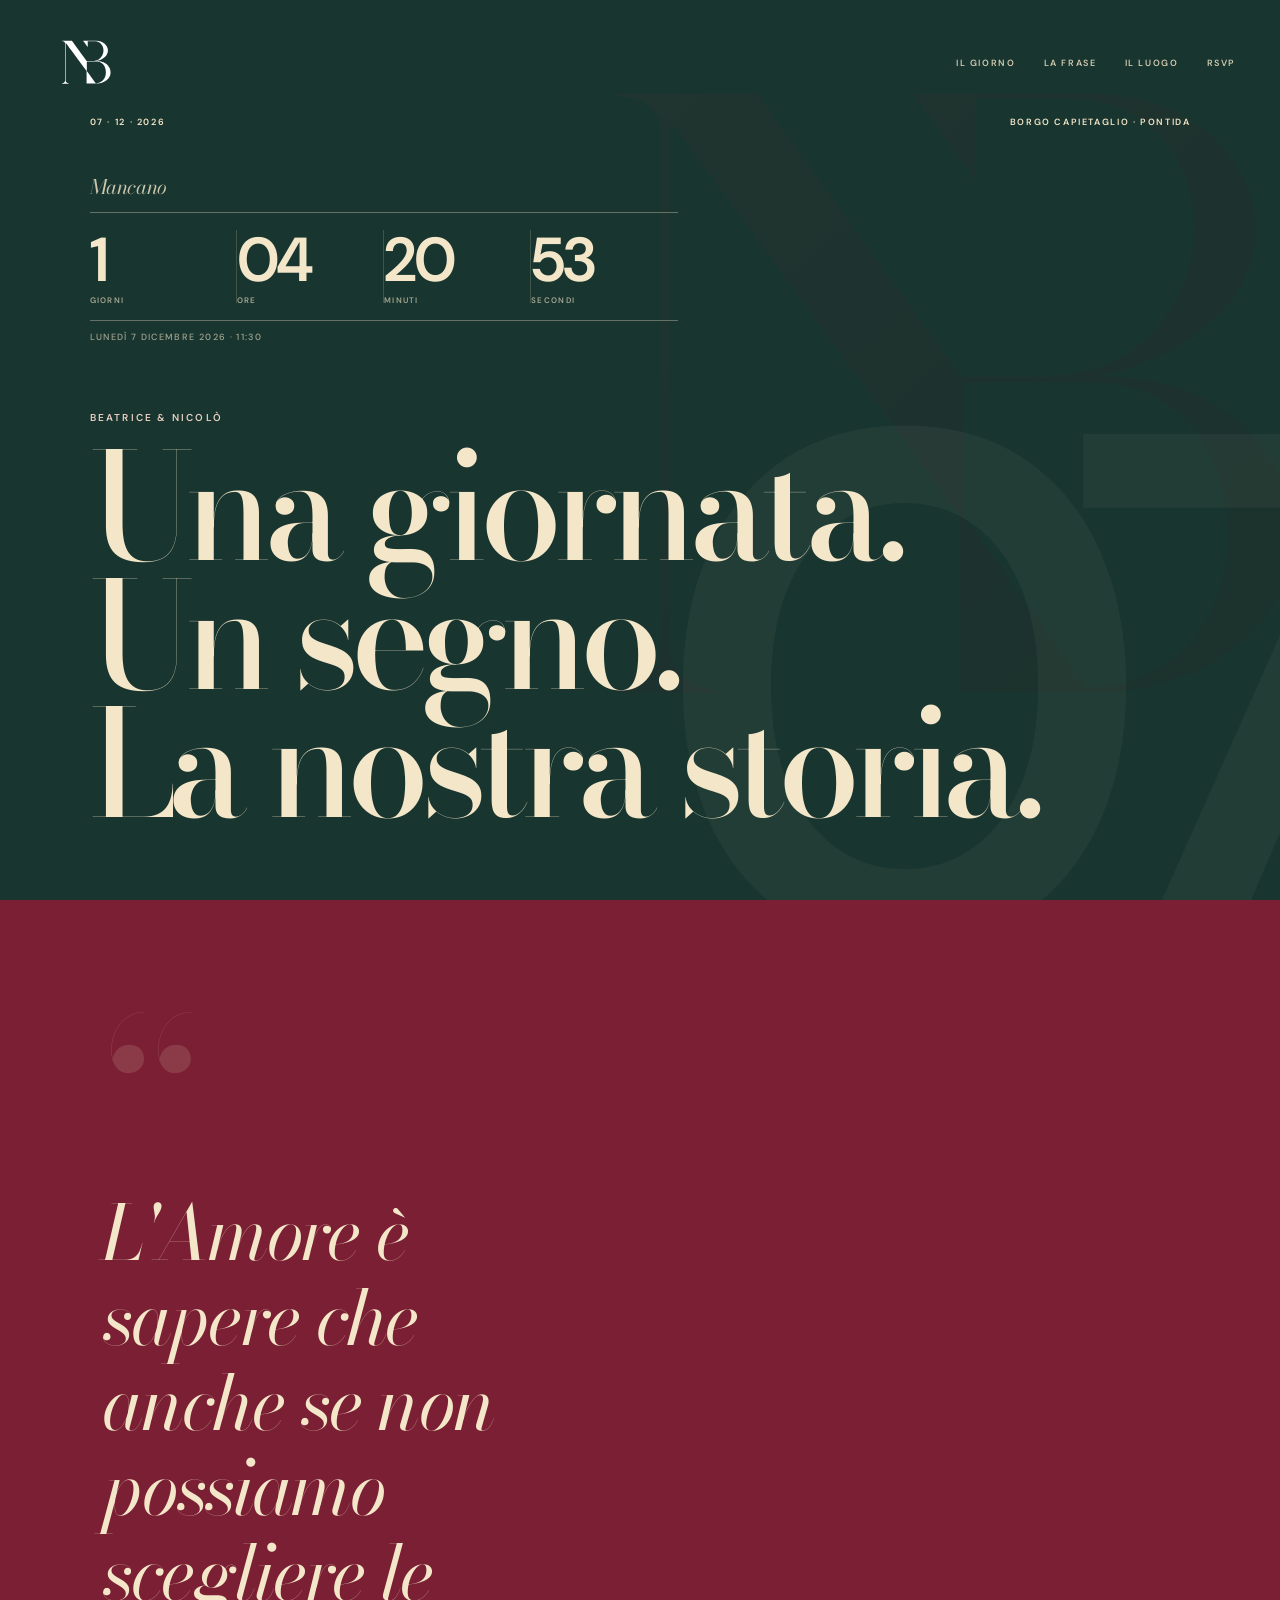
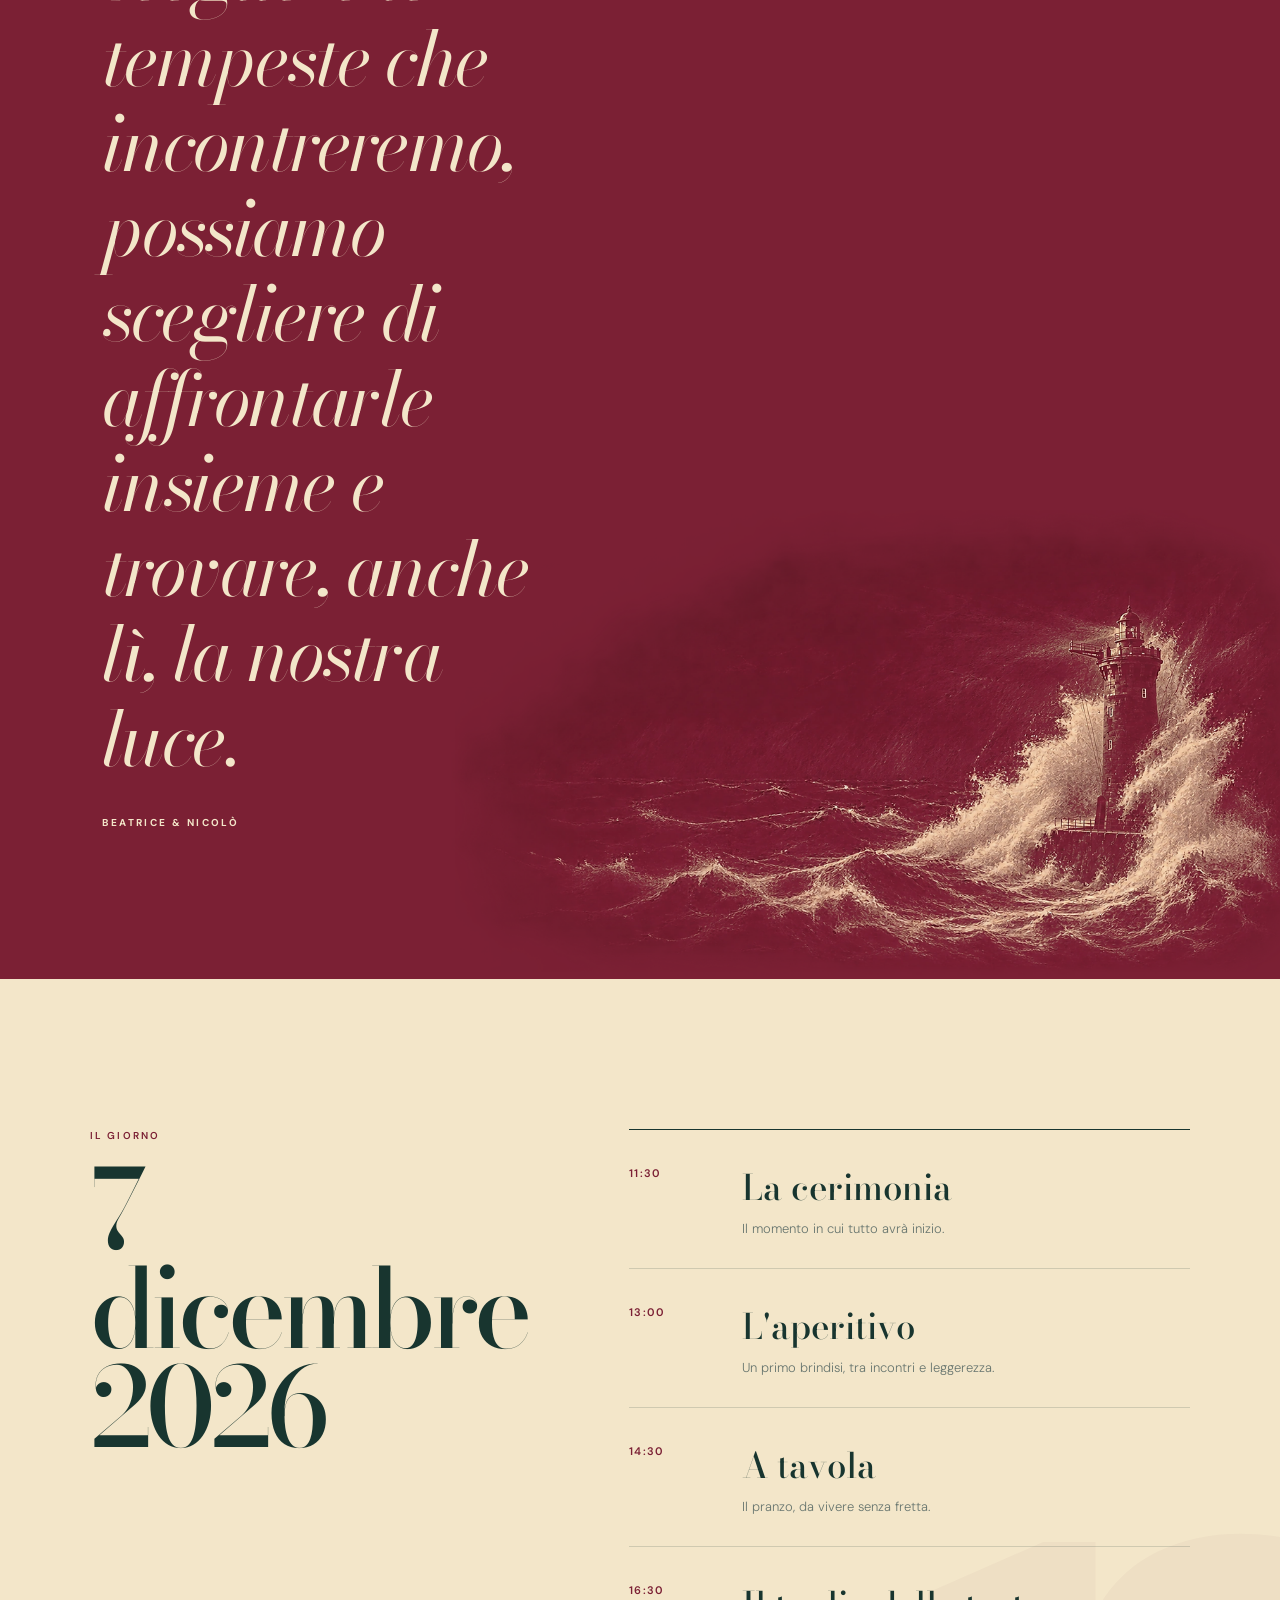
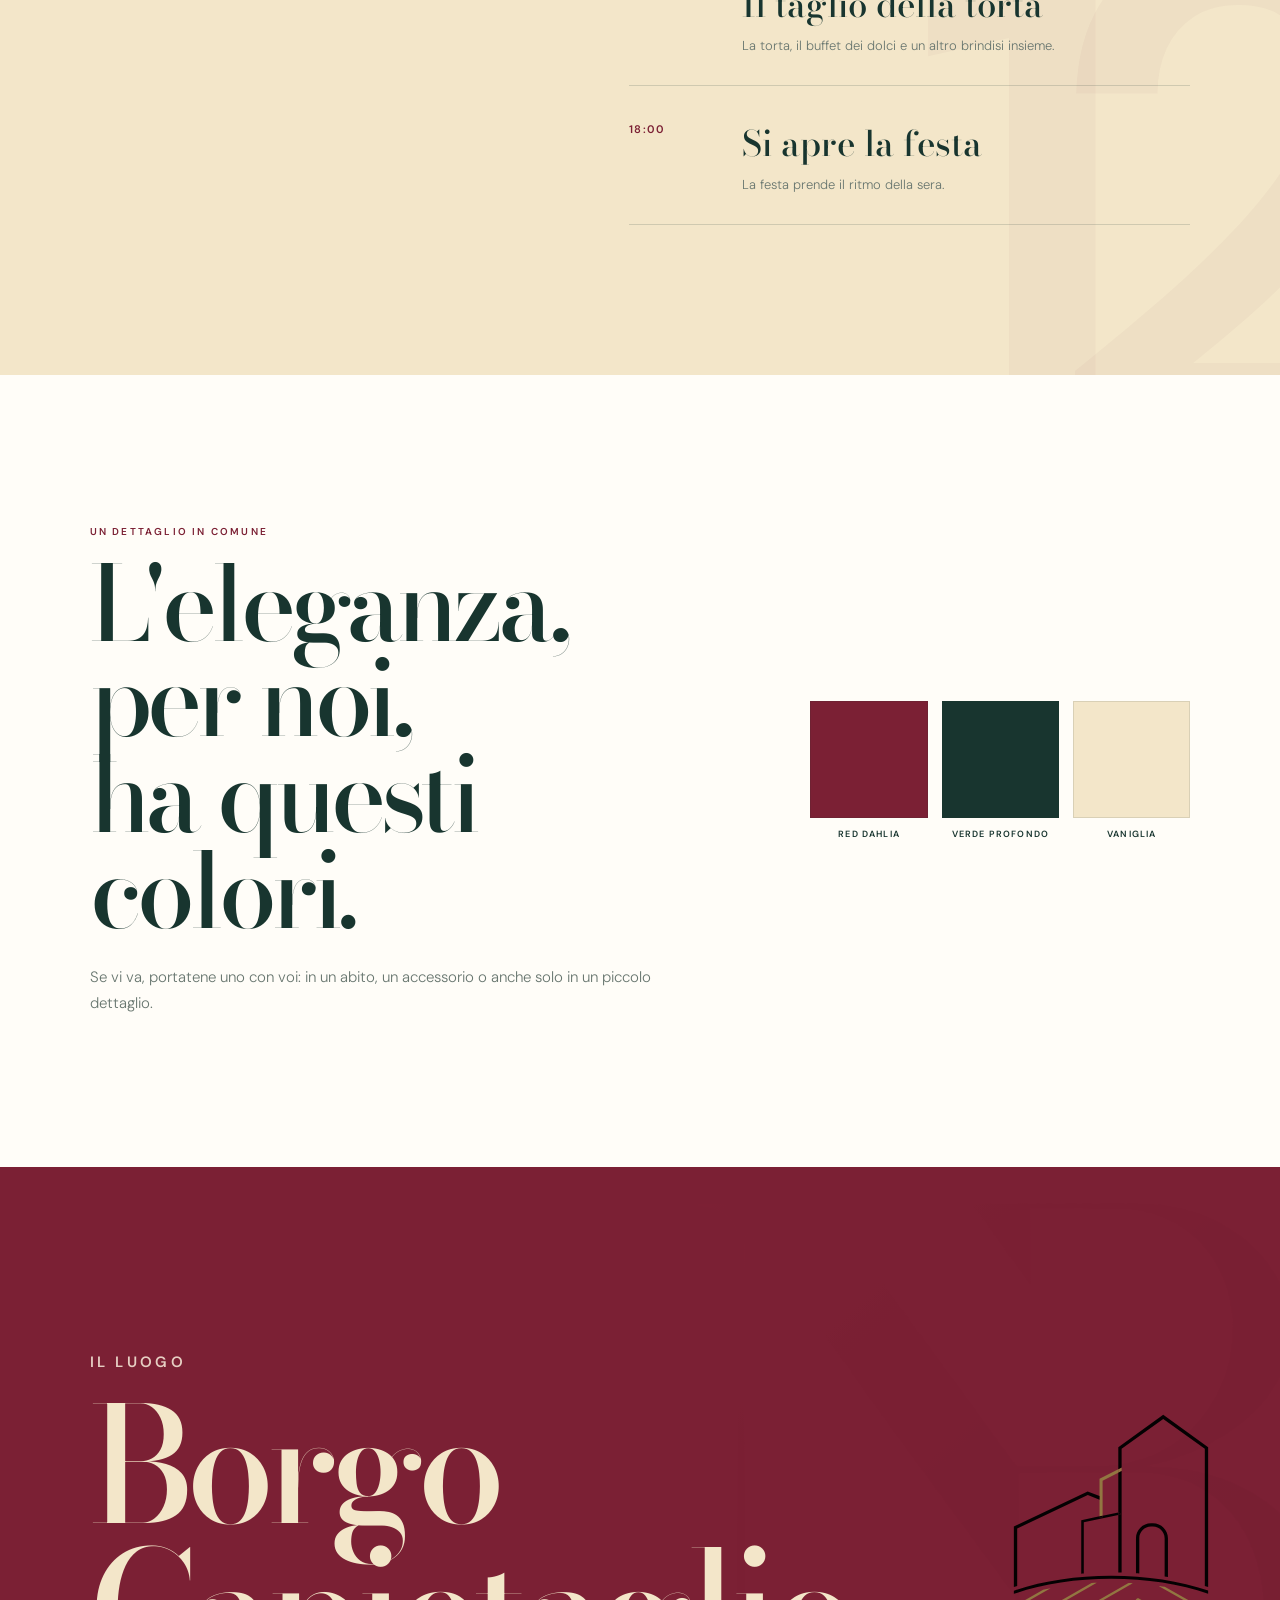
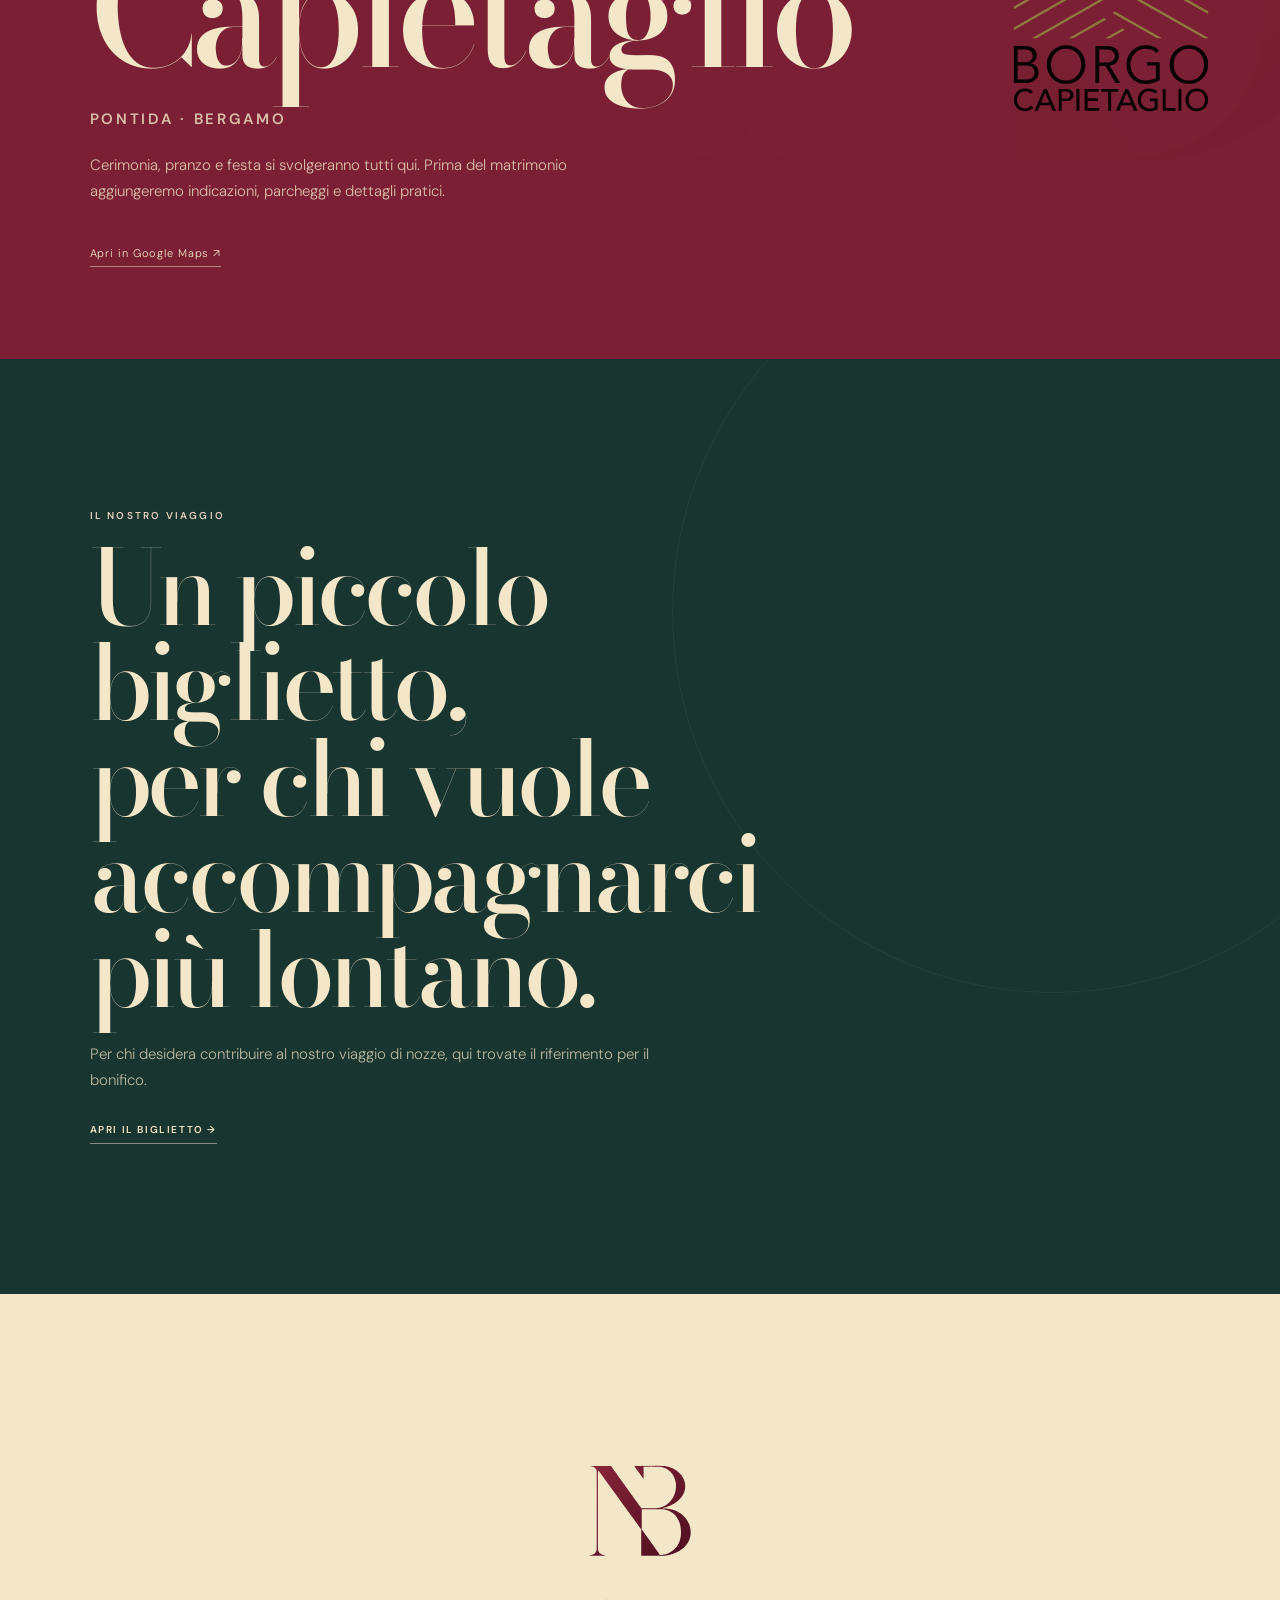
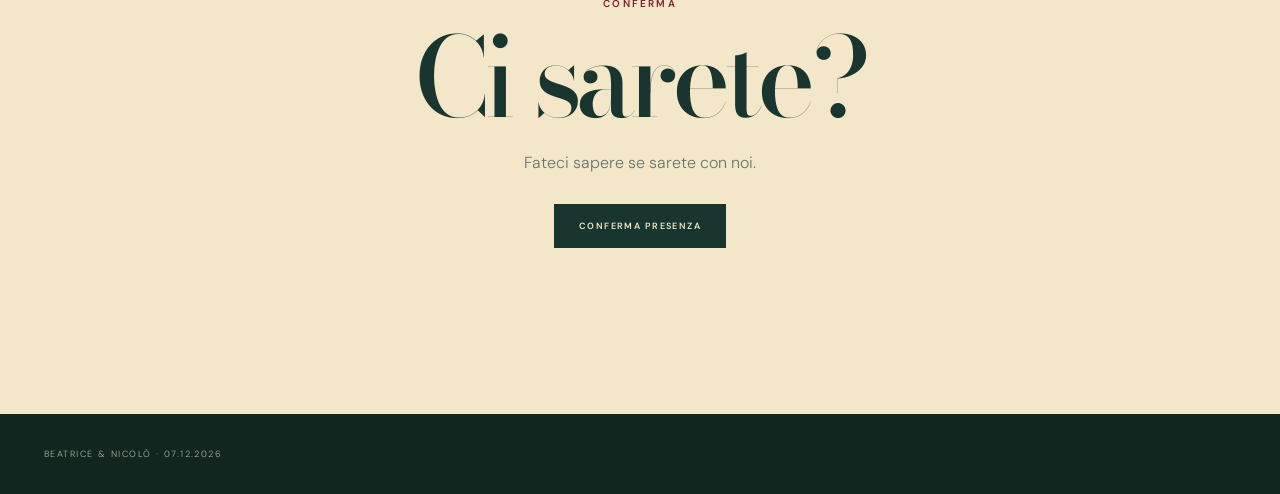
==== index.html @ 2af0d737 "Refresh RSVP confirmation script" ====
<!doctype html>
<html lang="it">
<head>
  <meta charset="utf-8">
  <meta name="viewport" content="width=device-width, initial-scale=1">
  <meta name="theme-color" content="#18352F">
  <meta name="description" content="Beatrice e Nicolò — 7 dicembre 2026, Borgo Capietaglio, Pontida.">
  <title>Beatrice & Nicolò — 07.12.2026</title>
  <link rel="preconnect" href="https://fonts.googleapis.com">
  <link rel="preconnect" href="https://fonts.gstatic.com" crossorigin>
  <link href="https://fonts.googleapis.com/css2?family=Bodoni+Moda:opsz,wght@6..96,400;6..96,500;6..96,600&family=DM+Sans:wght@300;400;500;600&display=swap" rel="stylesheet">
  <link rel="stylesheet" href="styles.css?v=27">
</head>
<body>
  <header class="site-header">
    <a class="brand" href="#home" aria-label="Beatrice e Nicolò">
      <img src="assets/monogramma-nb.svg?v=8" alt="Monogramma N e B">
    </a>
    <nav aria-label="Navigazione principale">
      <a href="#giorno">Il giorno</a>
      <a href="#frase">La frase</a>
      <a href="#luogo">Il luogo</a>
      <a href="#rsvp">RSVP</a>
    </nav>
  </header>

  <main>
    <section class="hero" id="home">
      <img class="hero-mark" src="assets/monogramma-nb.svg?v=8" alt="" aria-hidden="true">

      <div class="hero-meta reveal">
        <span>07 · 12 · 2026</span>
        <span>Borgo Capietaglio · Pontida</span>
      </div>

      <div class="countdown reveal" id="countdown" role="timer" aria-label="Tempo rimanente al matrimonio">
        <p class="countdown-title">Mancano</p>
        <div class="countdown-grid">
          <div class="countdown-unit">
            <span class="countdown-value" data-countdown="days">00</span>
            <span class="countdown-label">giorni</span>
          </div>
          <div class="countdown-unit">
            <span class="countdown-value" data-countdown="hours">00</span>
            <span class="countdown-label">ore</span>
          </div>
          <div class="countdown-unit">
            <span class="countdown-value" data-countdown="minutes">00</span>
            <span class="countdown-label">minuti</span>
          </div>
          <div class="countdown-unit">
            <span class="countdown-value" data-countdown="seconds">00</span>
            <span class="countdown-label">secondi</span>
          </div>
        </div>
        <p class="countdown-date">Lunedì 7 dicembre 2026 · 11:30</p>
      </div>

      <div class="hero-copy reveal">        <p class="eyebrow light">Beatrice & Nicolò</p>
        <h1>Una giornata.<br>Un segno.<br>La nostra storia.</h1>
      </div>

      <div class="hero-date" aria-hidden="true">07</div>
    </section>

    <section class="quote-section" id="frase">
      <img class="quote-lighthouse-exact" src="assets/lighthouse-dahlia-1200.png?v=19" alt="" aria-hidden="true">
      <div class="quote-grid">
        <div class="quote-symbol" aria-hidden="true">“</div>
        <blockquote class="quote-copy reveal">
          <p>
            L'Amore è sapere che anche se non possiamo scegliere le tempeste che incontreremo,
            possiamo scegliere di affrontarle insieme e trovare, anche lì, la nostra luce.
          </p>
          <footer><strong>BEATRICE &amp; NICOLÒ</strong></footer>
        </blockquote>
      </div>
    </section>

    <section class="day" id="giorno">
      <div class="day-head reveal">
        <p class="eyebrow">Il giorno</p>
        <h2>7 dicembre 2026</h2>
      </div>

      <div class="schedule">
        <article class="schedule-item reveal">
          <time>11:30</time>
          <div>
            <h3>La cerimonia</h3>
            <p>Il momento in cui tutto avrà inizio.</p>
          </div>
        </article>
        <article class="schedule-item reveal">
          <time>13:00</time>
          <div>
            <h3>L'aperitivo</h3>
            <p>Un primo brindisi, tra incontri e leggerezza.</p>
          </div>
        </article>
        <article class="schedule-item reveal">
          <time>14:30</time>
          <div>
            <h3>A tavola</h3>
            <p>Il pranzo, da vivere senza fretta.</p>
          </div>
        </article>
        <article class="schedule-item reveal">
          <time>16:30</time>
          <div>
            <h3>Il taglio della torta</h3>
            <p>La torta, il buffet dei dolci e un altro brindisi insieme.</p>
          </div>
        </article>
        <article class="schedule-item reveal">
          <time>18:00</time>
          <div>
            <h3>Si apre la festa</h3>
            <p>La festa prende il ritmo della sera.</p>
          </div>
        </article>
      </div>

      <div class="day-graphic" aria-hidden="true">12</div>
    </section>

    <section class="dress-palette" id="colori">
      <div class="dress-intro reveal">
        <p class="eyebrow">Un dettaglio in comune</p>
        <h2>L'eleganza, per noi,<br>ha questi colori.</h2>
        <p>
          Se vi va, portatene uno con voi: in un abito, un accessorio
          o anche solo in un piccolo dettaglio.
        </p>
      </div>

      <div class="colour-cards" aria-label="Colori del matrimonio">
        <article class="colour-card reveal">
          <div class="colour-swatch swatch-dahlia" aria-hidden="true"></div>
          <p>Red Dahlia</p>
        </article>
        <article class="colour-card reveal">
          <div class="colour-swatch swatch-green" aria-hidden="true"></div>
          <p>Verde profondo</p>
        </article>
        <article class="colour-card reveal">
          <div class="colour-swatch swatch-vanilla" aria-hidden="true"></div>
          <p>Vaniglia</p>
        </article>
      </div>
    </section>

    <section class="venue" id="luogo">
      <img class="venue-monogram" src="assets/monogramma-nb.svg?v=8" alt="" aria-hidden="true">
      <img class="venue-location-logo" src="assets/borgo-capietaglio-logo.svg?v=13" alt="Logo Borgo Capietaglio">
      <div class="venue-copy reveal">
        <p class="eyebrow light">Il luogo</p>
        <h2>Borgo<br>Capietaglio</h2>
        <p class="venue-meta">Pontida · Bergamo</p>
        <p>
          Cerimonia, pranzo e festa si svolgeranno tutti qui.
          Prima del matrimonio aggiungeremo indicazioni, parcheggi e dettagli pratici.
        </p>
        <a class="venue-link" href="https://www.google.com/maps/search/?api=1&query=Borgo+Capietaglio+Pontida" target="_blank" rel="noopener">
          Apri in Google Maps ↗
        </a>
      </div>
    </section>

    <section class="gift-ticket-section" id="regali">
      <div class="gift-ticket-copy reveal">
        <p class="eyebrow">Il nostro viaggio</p>
        <h2>Un piccolo biglietto,<br>per chi vuole accompagnarci più lontano.</h2>
        <p class="gift-ticket-intro">Per chi desidera contribuire al nostro viaggio di nozze, qui trovate il riferimento per il bonifico.</p>
        <button class="gift-ticket-open" type="button" aria-expanded="false" aria-controls="gift-ticket">Apri il biglietto →</button>
      </div>

      <div class="gift-ticket-wrap" id="gift-ticket" hidden>
        <article class="gift-ticket-card" aria-label="Boarding pass regalo">
          <div class="gift-ticket-main">
            <div class="gift-ticket-topline">
              <div class="gift-airline-lockup">
                <span class="gift-airline-logo-frame">
                  <img src="assets/monogramma-nb.svg?v=27" alt="Monogramma NB">
                </span>
                <span class="gift-airline-wordmark">Airlines</span>
              </div>
              <span class="gift-boarding-title">BOARDING PASS</span>
            </div>

            <div class="gift-flight-route">
              <div>
                <span class="gift-micro">FROM</span>
                <strong>07 DEC</strong>
                <small>2026</small>
              </div>
              <div class="gift-flight-line" aria-hidden="true"><span>✈</span></div>
              <div>
                <span class="gift-micro">TO</span>
                <strong>HONEYMOON</strong>
                <small>Our next journey</small>
              </div>
            </div>

            <div class="gift-flight-meta">
              <div><span class="gift-micro">FLIGHT</span><strong>NB 0712</strong></div>
              <div><span class="gift-micro">CLASS</span><strong>LOVE</strong></div>
              <div><span class="gift-micro">STATUS</span><strong>JUST MARRIED</strong></div>
            </div>

            <div class="gift-ticket-note">Contributo regalo · bonifico bancario</div>
          </div>

          <aside class="gift-ticket-stub">
            <div class="gift-stub-head">
              <span class="gift-ticket-label">PAYMENT DETAILS</span>
              <span class="gift-stub-code">NB0712</span>
            </div>
            <dl>
              <div>
                <dt>Intestatario</dt>
                <dd>Da inserire</dd>
              </div>
              <div>
                <dt>IBAN</dt>
                <dd class="gift-iban" data-iban="IT60X0542811101000000123456">IT60 X054 2811 1010 0000 0123 456</dd>
              </div>
            </dl>
            <button class="gift-copy-iban" type="button" onclick="copyGiftIban(this); return false;">Copia IBAN</button>
            <div class="gift-barcode" aria-hidden="true"></div>
          </aside>
        </article>
      </div>
    </section>

    <section class="rsvp" id="rsvp">
      <div class="rsvp-copy reveal">
        <img src="assets/monogramma-nb.svg?v=8" alt="Monogramma N e B">
        <p class="eyebrow">Conferma</p>
        <h2>Ci sarete?</h2>
        <p>Fateci sapere se sarete con noi.</p>
        <button class="rsvp-open" type="button" aria-haspopup="dialog" aria-controls="rsvp-dialog">Conferma presenza</button>
      </div>
    </section>
  </main>

  <dialog class="rsvp-dialog" id="rsvp-dialog" aria-labelledby="rsvp-dialog-title">
    <div class="rsvp-dialog-inner">
      <button class="rsvp-close" type="button" aria-label="Chiudi il modulo">×</button>
      <div class="rsvp-form-head">
        <p class="eyebrow">RSVP</p>
        <h2 id="rsvp-dialog-title">Conferma presenza</h2>
        <p>Compilate il modulo con le informazioni necessarie per organizzare al meglio la giornata.</p>
      </div>

      <form class="rsvp-form" id="rsvp-form">
        <div class="form-field">
          <fieldset class="name-grid">
            <legend>Nome e cognome</legend>
            <label>
              <span>Nome dell'invitato</span>
              <input id="guest-name" name="guest_name" type="text" autocomplete="given-name" required>
            </label>
            <label>
              <span>Cognome dell'invitato</span>
              <input id="guest-surname" name="guest_surname" type="text" autocomplete="family-name" required>
            </label>
          </fieldset>
        </div>

        <fieldset class="form-field">
          <legend>Sarai con noi?</legend>
          <label class="choice"><input type="radio" name="attendance" value="si" required> <span>Sì, sarò presente</span></label>
          <label class="choice"><input type="radio" name="attendance" value="no"> <span>Mi dispiace, non potrò partecipare</span></label>
        </fieldset>

        <div class="attendance-details" data-attendance-details hidden>
          <fieldset class="form-field">
            <legend>Parteciperanno bambini?</legend>
            <label class="choice"><input type="radio" name="children" value="no"> <span>No</span></label>
            <label class="choice"><input type="radio" name="children" value="si"> <span>Sì</span></label>
            <div class="inline-fields children-details" data-children-details hidden>
              <label>
                <span>Numero</span>
                <input name="children_number" type="number" min="1" inputmode="numeric">
              </label>
              <label>
                <span>Età</span>
                <input name="children_ages" type="text" placeholder="es. 4, 7">
              </label>
            </div>
          </fieldset>

          <fieldset class="form-field">
            <legend>Hai esigenze alimentari o allergie/intolleranze da segnalarci?</legend>
            <label class="choice"><input type="radio" name="food" value="nessuna"> <span>Nessuna</span></label>
            <label class="choice"><input type="radio" name="food" value="vegetariano"> <span>Vegetariano</span></label>
            <label class="choice"><input type="radio" name="food" value="vegano"> <span>Vegano</span></label>
            <label class="choice"><input type="radio" name="food" value="senza-glutine"> <span>Senza glutine</span></label>
            <label class="choice choice-with-extra">
              <input type="radio" name="food" value="allergie">
              <span>Allergie/intolleranze</span>
              <input class="choice-extra" name="food_allergies" type="text" aria-label="Specifica allergie o intolleranze" placeholder="Specifica">
            </label>
            <label class="choice choice-with-extra">
              <input type="radio" name="food" value="altro">
              <span>Altro</span>
              <input class="choice-extra" name="food_other" type="text" aria-label="Specifica altra esigenza alimentare" placeholder="Specifica">
            </label>
          </fieldset>

          <fieldset class="form-field">
            <legend>Pernottamento</legend>
            <label class="choice"><input type="radio" name="overnight" value="no"> <span>Non necessito di pernottamento</span></label>
            <label class="choice"><input type="radio" name="overnight" value="si"> <span>Sì, necessito di pernottamento</span></label>
            <div class="inline-fields overnight-details" data-overnight-details hidden>
              <label>
                <span>Numero di camere</span>
                <input name="rooms" type="number" min="1" inputmode="numeric">
              </label>
              <label>
                <span>Numero di persone</span>
                <input name="overnight_people" type="number" min="1" inputmode="numeric">
              </label>
            </div>
          </fieldset>

          <div class="form-field">
            <label for="special-needs">Ci sono altre esigenze particolari che dovremmo conoscere?</label>
            <textarea id="special-needs" name="special_needs" rows="4"></textarea>
          </div>
        </div>

        <div class="rsvp-form-actions">
          <button class="rsvp-submit" type="submit">Invia conferma</button>
          <p class="rsvp-form-status" role="status" aria-live="polite"></p>
        </div>
      </form>
    </div>
  </dialog>

  <footer class="site-footer">
    <p>Beatrice & Nicolò · 07.12.2026</p>
  </footer>

  <script src="script.js?v=34"></script>
<script>
function copyGiftIban(button) {
  var ibanEl = document.querySelector('.gift-iban');
  var iban = ibanEl ? (ibanEl.getAttribute('data-iban') || '').trim() : '';
  if (!iban) {
    button.textContent = 'IBAN non disponibile';
    setTimeout(function(){ button.textContent = 'Copia IBAN'; }, 1700);
    return false;
  }

  function showCopied() {
    button.classList.remove('is-copied');
    void button.offsetWidth;
    button.classList.add('is-copied');
    button.textContent = 'IBAN copiato';
    setTimeout(function () {
      button.classList.remove('is-copied');
      button.textContent = 'Copia IBAN';
    }, 1700);
  }

  function legacyCopy() {
    var area = document.createElement('textarea');
    area.value = iban;
    area.setAttribute('readonly', '');
    area.style.position = 'fixed';
    area.style.left = '-9999px';
    area.style.top = '0';
    area.style.fontSize = '16px';
    document.body.appendChild(area);
    area.focus();
    area.select();
    area.setSelectionRange(0, area.value.length);
    var ok = false;
    try { ok = document.execCommand('copy'); } catch (e) { ok = false; }
    document.body.removeChild(area);
    return ok;
  }

  if (navigator.clipboard && window.isSecureContext) {
    navigator.clipboard.writeText(iban).then(showCopied).catch(function () {
      if (legacyCopy()) showCopied();
      else {
        button.textContent = 'Copia non riuscita';
        setTimeout(function(){ button.textContent = 'Copia IBAN'; }, 1700);
      }
    });
  } else if (legacyCopy()) {
    showCopied();
  } else {
    button.textContent = 'Copia non riuscita';
    setTimeout(function(){ button.textContent = 'Copia IBAN'; }, 1700);
  }
  return false;
}
</script>
</body>
</html>
---- styles.css ----
:root{
  --vanilla:#F3E6C9;
  --green:#18352F;
  --green-deep:#10261F;
  --dahlia:#7B2034;
  --muted:#68766F;
  --line:rgba(24,53,47,.16);
  --serif:"Bodoni Moda",Georgia,serif;
  --sans:"DM Sans",Arial,sans-serif;
}

*{box-sizing:border-box}
html{scroll-behavior:smooth}
body{
  margin:0;
  background:var(--vanilla);
  color:var(--green);
  font-family:var(--sans);
  font-weight:300;
  -webkit-font-smoothing:antialiased;
}
img{display:block;max-width:100%}
a{color:inherit}
h1,h2,h3,p{margin-top:0}

.site-header{
  position:fixed;
  inset:0 0 auto 0;
  z-index:100;
  display:flex;
  align-items:center;
  justify-content:space-between;
  padding:20px 22px;
}
.brand{
  display:grid;
  place-items:center;
  width:72px;
  height:62px;
  padding:0;
  background:transparent;
  text-decoration:none;
}
.brand img{
  width:58px;
  height:auto;
  filter:brightness(0) invert(1);
}
nav{display:none}

.hero{
  position:relative;
  min-height:100svh;
  overflow:hidden;
  background:var(--green);
  color:var(--vanilla);
}
.hero-mark{
  position:absolute;
  right:-8vw;
  top:6vh;
  width:min(78vw,860px);
  opacity:.09;
  filter:saturate(.7);
}
.hero-meta{
  position:absolute;
  top:100px;
  left:22px;
  right:22px;
  z-index:2;
  display:flex;
  justify-content:space-between;
  gap:18px;
  font-size:9px;
  font-weight:600;
  letter-spacing:.18em;
  text-transform:uppercase;
}
.hero-copy{
  position:absolute;
  left:22px;
  right:22px;
  bottom:58px;
  z-index:2;
  max-width:980px;
}
.eyebrow{
  margin:0 0 18px;
  color:var(--dahlia);
  font-size:10px;
  font-weight:600;
  letter-spacing:.22em;
  text-transform:uppercase;
}
.eyebrow.light{color:#E6CFC3}
.hero h1{
  margin:0;
  font-family:var(--serif);
  font-size:clamp(56px,15vw,148px);
  font-weight:500;
  line-height:.87;
  letter-spacing:-.055em;
}
.hero-date{
  position:absolute;
  right:-6vw;
  bottom:-5vh;
  font-size:clamp(220px,64vw,720px);
  font-weight:600;
  line-height:.7;
  letter-spacing:-.12em;
  color:rgba(243,230,201,.045);
}

.quote-section{
  position:relative;
  overflow:hidden;
  min-height:88svh;
  display:grid;
  place-items:center;
  padding:110px 22px;
  background:var(--dahlia);
  color:var(--vanilla);
}
.quote-grid{
  position:relative;
  z-index:2;
  width:min(100%,1100px);
}
.quote-symbol{
  font-family:var(--serif);
  font-size:clamp(110px,22vw,240px);
  line-height:.5;
  color:rgba(243,230,201,.14);
}
.quote-copy{
  margin:20px 0 0;
}
.quote-copy p{
  margin:0;
  font-family:var(--serif);
  font-size:clamp(34px,7.5vw,76px);
  font-style:italic;
  line-height:1.12;
  letter-spacing:-.035em;
}
.quote-copy footer{
  margin-top:34px;
  font-size:10px;
  letter-spacing:.24em;
}
.quote-monogram{
  position:absolute;
  right:-9vw;
  bottom:-10vw;
  width:min(58vw,620px);
  opacity:.06;
}

.day{
  position:relative;
  overflow:hidden;
  padding:110px 22px 120px;
  background:var(--vanilla);
}
.day-head{
  max-width:720px;
  margin-bottom:56px;
}
.day-head h2,
.identity-copy h2,
.venue-copy h2,
.rsvp-copy h2{
  margin:0;
  font-family:var(--serif);
  font-size:clamp(50px,12vw,110px);
  font-weight:500;
  line-height:.9;
  letter-spacing:-.05em;
}
.schedule{
  position:relative;
  z-index:2;
  border-top:1px solid var(--green);
}
.schedule-item{
  display:grid;
  grid-template-columns:72px 1fr;
  gap:18px;
  padding:27px 0;
  border-bottom:1px solid var(--line);
}
.schedule-item time{
  padding-top:5px;
  color:var(--dahlia);
  font-size:11px;
  font-weight:600;
  letter-spacing:.12em;
  text-transform:uppercase;
}
.schedule-item h3{
  margin:0 0 6px;
  font-family:var(--serif);
  font-size:30px;
  font-weight:500;
}
.schedule-item p{
  margin:0;
  color:var(--muted);
  font-size:13px;
}
.day-graphic{
  position:absolute;
  right:-6vw;
  bottom:-5vw;
  font-size:clamp(220px,65vw,700px);
  font-weight:600;
  line-height:.7;
  letter-spacing:-.1em;
  color:rgba(123,32,52,.035);
}

.venue{
  position:relative;
  overflow:hidden;
  min-height:88svh;
  display:flex;
  align-items:flex-end;
  padding:110px 22px 74px;
  background:var(--dahlia);
  color:var(--vanilla);
}
.venue-monogram{
  position:absolute;
  right:-10vw;
  top:0;
  width:min(74vw,800px);
  opacity:.07;
}
.venue-copy{
  position:relative;
  z-index:2;
  max-width:760px;
}
.venue-copy h2{
  color:var(--vanilla);
  font-size:clamp(72px,18vw,160px);
}
.venue-meta{
  margin:25px 0 20px;
  font-size:10px;
  font-weight:600;
  letter-spacing:.18em;
  text-transform:uppercase;
}
.venue-copy>p{
  max-width:560px;
  color:rgba(243,230,201,.8);
  font-size:15px;
  line-height:1.75;
}
.venue-link{
  display:inline-block;
  margin-top:26px;
  padding-bottom:6px;
  border-bottom:1px solid rgba(243,230,201,.5);
  text-decoration:none;
  font-size:11px;
  letter-spacing:.08em;
}

.rsvp{
  min-height:80svh;
  display:grid;
  place-items:center;
  padding:110px 22px;
  background:var(--vanilla);
}
.rsvp-copy{
  width:min(100%,760px);
  text-align:center;
}
.rsvp-copy img{
  width:128px;
  height:auto;
  margin:0 auto 32px;
}
.rsvp-copy p:not(.eyebrow){
  max-width:540px;
  margin:22px auto 0;
  color:var(--muted);
  line-height:1.7;
}
.rsvp button{
  margin-top:28px;
  padding:14px 22px;
  border:1px solid var(--green);
  background:transparent;
  color:var(--green);
  font:600 9px var(--sans);
  letter-spacing:.16em;
  text-transform:uppercase;
  opacity:.55;
}

.site-footer{
  display:flex;
  justify-content:space-between;
  align-items:center;
  gap:20px;
  padding:30px 22px;
  background:var(--green-deep);
  color:var(--vanilla);
}
.site-footer img{
  width:72px;
  height:auto;
  padding:8px 10px;
  background:var(--vanilla);
}
.site-footer p{
  margin:0;
  font-size:9px;
  letter-spacing:.16em;
  text-transform:uppercase;
  color:rgba(243,230,201,.72);
}

.reveal{
  opacity:0;
  transform:translateY(18px);
  transition:opacity .8s ease,transform .8s cubic-bezier(.2,.7,.2,1);
}
.reveal.is-visible{opacity:1;transform:none}

@media (prefers-reduced-motion:reduce){
  html{scroll-behavior:auto}
  .reveal{opacity:1;transform:none;transition:none}
}

@media (min-width:820px){
  .site-header{padding:28px 44px}
  .brand{width:84px;height:70px}
  .brand img{width:62px}
  nav{display:flex;gap:28px}
  nav a{
    text-decoration:none;
    color:rgba(243,230,201,.84);
    font-size:9px;
    font-weight:600;
    letter-spacing:.18em;
    text-transform:uppercase;
  }
  .hero-meta{top:116px;left:7vw;right:7vw}
  .hero-copy{left:7vw;right:7vw;bottom:8vh}  .quote-section{padding:150px max(8vw,70px)}
  .day{
    padding:150px max(7vw,60px);
    display:grid;
    grid-template-columns:.85fr 1.45fr;
    column-gap:8vw;
    align-items:start;
  }
  .day-head{margin:0}
  .schedule-item{grid-template-columns:95px 1fr;padding:31px 0}
  .schedule-item h3{font-size:35px}
  .identity{padding:150px max(7vw,60px)}
  .venue{padding:150px max(7vw,60px) 92px}
  .rsvp{padding:150px 60px}
  .site-footer{padding:34px 44px}
}

@media (min-width:1200px){
  .hero-copy{max-width:1080px}
  .identity-copy{margin-right:8vw}
}

.lighthouse-art{
  position:absolute;
  right:0;
  bottom:0;
  width:min(62vw,920px);
  pointer-events:none;
  overflow:visible;
  z-index:1;
}
.lighthouse-art img{
  display:block;
  width:100%;
  height:auto;
  opacity:1;
}
.quote-copy{
  position:relative;
  z-index:3;
  max-width:72%;
}
@media (max-width:819px){
  .quote-copy{
    max-width:100%;
    padding-right:20vw;
  }
  .lighthouse-art{
    width:min(70vw,430px);
    right:-10vw;
    bottom:0;
  }
}
@media (min-width:820px){
  .quote-section{
    padding-right:max(28vw,340px);
  }
  .lighthouse-art{
    width:min(52vw,900px);
    right:-2vw;
    bottom:-2vh;
  }
}

/* campioni colore più piccoli */
.colour-cards{
  max-width:380px;
}
.colour-swatch{
  width:50%;
  margin:0 auto;
}
.colour-card p{
  text-align:center;
}
@media (min-width:820px){
  .colour-cards{
    max-width:380px;
    justify-self:end;
  }
}

.quote-section{
  background:#7B2034;
}
.lighthouse-art::before{
  content:"";
  position:absolute;
  inset:-3%;
  background:radial-gradient(circle at 70% 60%,rgba(123,32,52,0) 45%,#7B2034 100%);
  z-index:1;
  pointer-events:none;
}
.lighthouse-art img{
  position:relative;
  z-index:0;
}
.quote-grid{
  position:relative;
  z-index:3;
}

/* Pagina palette matrimonio */
.dress-palette{
  min-height:84svh;
  display:grid;
  align-content:center;
  gap:54px;
  padding:110px 22px;
  background:#FFFDF8;
  color:var(--green);
}
.dress-intro{
  max-width:800px;
}
.dress-intro h2{
  margin:0;
  font-family:var(--serif);
  font-size:clamp(48px,11vw,104px);
  font-weight:500;
  line-height:.92;
  letter-spacing:-.05em;
}
.dress-intro>p:last-child{
  max-width:620px;
  margin:26px 0 0;
  color:var(--muted);
  font-size:15px;
  line-height:1.75;
}
.colour-cards{
  display:grid;
  grid-template-columns:repeat(3,1fr);
  gap:14px;
  width:min(100%,380px);
}
.colour-card{
  margin:0;
}
.colour-swatch{
  width:100%;
  aspect-ratio:1/1;
  margin:0;
  border:1px solid rgba(24,53,47,.12);
}
.swatch-dahlia{background:#7B2034}
.swatch-green{background:#18352F}
.swatch-vanilla{background:#F3E6C9}
.colour-card p{
  margin:10px 0 0;
  text-align:center;
  font-size:9px;
  font-weight:600;
  letter-spacing:.13em;
  text-transform:uppercase;
}
@media (min-width:820px){
  .dress-palette{
    padding:150px max(7vw,60px);
    grid-template-columns:1.2fr .8fr;
    align-items:center;
    column-gap:8vw;
  }
  .colour-cards{
    width:380px;
    justify-self:end;
  }
}

/* Ripristino definitivo campioni colore */
.dress-palette .colour-cards{
  display:grid !important;
  grid-template-columns:repeat(3,minmax(0,1fr)) !important;
  gap:14px !important;
  width:min(100%,380px) !important;
  max-width:380px !important;
  visibility:visible !important;
  opacity:1 !important;
}
.dress-palette .colour-card{
  display:block !important;
  margin:0 !important;
  visibility:visible !important;
  opacity:1 !important;
}
.dress-palette .colour-swatch{
  display:block !important;
  width:100% !important;
  aspect-ratio:1/1 !important;
  margin:0 !important;
  border:1px solid rgba(24,53,47,.12) !important;
  visibility:visible !important;
  opacity:1 !important;
}
.dress-palette .swatch-dahlia{background:#7B2034 !important}
.dress-palette .swatch-green{background:#18352F !important}
.dress-palette .swatch-vanilla{background:#F3E6C9 !important}
.dress-palette .colour-card p{
  display:block !important;
  margin:10px 0 0 !important;
  text-align:center !important;
}
@media (min-width:820px){
  .dress-palette .colour-cards{
    width:380px !important;
    justify-self:end !important;
  }
}

/* Countdown matrimonio */
.countdown{
  position:absolute;
  z-index:4;
  top:154px;
  left:22px;
  right:22px;
  width:min(100% - 44px,720px);
  color:var(--vanilla);
}
.countdown-title{
  margin:0 0 10px;
  font-family:var(--serif);
  font-size:20px;
  font-style:italic;
  letter-spacing:-.02em;
  color:rgba(243,230,201,.82);
}
.countdown-grid{
  display:grid;
  grid-template-columns:repeat(4,minmax(0,1fr));
  border-top:1px solid rgba(243,230,201,.34);
  border-bottom:1px solid rgba(243,230,201,.34);
}
.countdown-unit{
  position:relative;
  padding:14px 8px 12px 0;
}
.countdown-unit:not(:last-child)::after{
  content:"";
  position:absolute;
  top:16%;
  right:0;
  width:1px;
  height:68%;
  background:rgba(243,230,201,.18);
}
.countdown-value{
  display:block;
  font-family:var(--sans);
  font-size:clamp(28px,8vw,62px);
  font-weight:600;
  line-height:.92;
  letter-spacing:-.055em;
}
.countdown-label{
  display:block;
  margin-top:7px;
  font-size:8px;
  font-weight:600;
  letter-spacing:.16em;
  text-transform:uppercase;
  color:rgba(243,230,201,.64);
}
.countdown-date{
  margin:10px 0 0;
  font-size:9px;
  font-weight:500;
  letter-spacing:.15em;
  text-transform:uppercase;
  color:rgba(243,230,201,.64);
}
@media (min-width:820px){
  .countdown{
    top:19vh;
    left:7vw;
    right:auto;
    width:min(46vw,720px);
  }
  .countdown-unit{
    padding:18px 16px 15px 0;
  }
}

/* Faro perfettamente immerso nel Red Dahlia */
.lighthouse-art{
  background:#7B2034;
}
.lighthouse-art img{
  mix-blend-mode:normal;
  opacity:1;
}
.lighthouse-art::before{
  background:
    linear-gradient(90deg,#7B2034 0%,rgba(123,32,52,.72) 10%,rgba(123,32,52,0) 27%),
    linear-gradient(180deg,#7B2034 0%,rgba(123,32,52,0) 14%,rgba(123,32,52,0) 84%,#7B2034 100%);
}

/* Faro come vero background della sezione citazione */
.quote-section{
  background:
    linear-gradient(90deg, rgba(123,32,52,.00) 0%, rgba(123,32,52,.00) 58%, rgba(123,32,52,.06) 72%, rgba(123,32,52,.22) 100%),
    url('assets/lighthouse-seamless.jpg?v=12') right bottom / min(52vw,760px) auto no-repeat,
    #7B2034 !important;
}
.lighthouse-art{
  display:none !important;
}
.quote-grid{
  position:relative;
  z-index:2;
}
.quote-copy{
  position:relative;
  z-index:2;
  max-width:72%;
}
@media (max-width:819px){
  .quote-section{
    background:
      linear-gradient(90deg, rgba(123,32,52,.00) 0%, rgba(123,32,52,.00) 48%, rgba(123,32,52,.14) 72%, rgba(123,32,52,.30) 100%),
      url('assets/lighthouse-seamless.jpg?v=12') right bottom / min(72vw,320px) auto no-repeat,
      #7B2034 !important;
  }
  .quote-copy{
    max-width:100%;
    padding-right:18vw;
  }
}
@media (min-width:820px){
  .quote-section{
    padding-right:max(28vw,340px);
    background:
      linear-gradient(90deg, rgba(123,32,52,.00) 0%, rgba(123,32,52,.00) 58%, rgba(123,32,52,.06) 74%, rgba(123,32,52,.20) 100%),
      url('assets/lighthouse-seamless.jpg?v=12') right bottom / min(44vw,760px) auto no-repeat,
      #7B2034 !important;
  }
}

/* Faro trasparente: nessun fondo immagine, solo faro e onde */
.quote-section{
  background:
    url('assets/lighthouse-transparent.webp?v=13') right bottom / min(58vw,900px) auto no-repeat,
    #7B2034 !important;
}
@media (max-width:819px){
  .quote-section{
    background:
      url('assets/lighthouse-transparent.webp?v=13') right bottom / min(78vw,420px) auto no-repeat,
      #7B2034 !important;
  }
  .quote-copy{
    padding-right:16vw;
  }
}
@media (min-width:820px){
  .quote-section{
    padding-right:max(30vw,360px);
    background:
      url('assets/lighthouse-transparent.webp?v=13') right bottom / min(52vw,900px) auto no-repeat,
      #7B2034 !important;
  }
}

/* Logo ufficiale della location nella quinta schermata */
.venue-location-logo{
  position:absolute;
  right:5vw;
  top:50%;
  z-index:3;
  width:min(17vw,210px);
  height:auto;
  transform:translateY(-50%);
  opacity:.96;
}
@media (max-width:819px){
  .venue-location-logo{
    right:18px;
    top:26px;
    width:92px;
    transform:none;
    opacity:.9;
  }
}

/* Faro definitivo, vettorializzato dalla reference: sempre visibile e senza rettangolo */
.quote-section{
  background:
    url('assets/lighthouse-vector.svg?v=14') right bottom / min(58vw,940px) auto no-repeat,
    #7B2034 !important;
}
.quote-copy{
  max-width:68%;
}
@media (max-width:819px){
  .quote-section{
    padding-bottom:190px;
    background:
      url('assets/lighthouse-vector.svg?v=14') right bottom / min(96vw,470px) auto no-repeat,
      #7B2034 !important;
  }
  .quote-copy{
    max-width:100%;
    padding-right:0;
  }
}
@media (min-width:820px){
  .quote-section{
    padding-right:max(34vw,420px);
    background:
      url('assets/lighthouse-vector.svg?v=14') right bottom / min(56vw,940px) auto no-repeat,
      #7B2034 !important;
  }
}

/* Logo location: a destra della quinta schermata */
.venue-location-logo{
  display:block !important;
}

/* DEFINITIVO: immagine faro fornita dall'utente, senza reinterpretazioni */
.quote-section{
  background:
    url('assets/lighthouse-final.webp?v=15') right bottom / min(76vw,1180px) auto no-repeat,
    #7B2034 !important;
}
.quote-copy{
  max-width:64% !important;
}
@media (max-width:819px){
  .quote-section{
    padding-bottom:230px !important;
    background:
      url('assets/lighthouse-final.webp?v=15') right bottom / min(118vw,620px) auto no-repeat,
      #7B2034 !important;
  }
  .quote-copy{
    max-width:100% !important;
    padding-right:0 !important;
  }
}
@media (min-width:820px){
  .quote-section{
    padding-right:max(38vw,470px) !important;
    background:
      url('assets/lighthouse-final.webp?v=15') right bottom / min(70vw,1180px) auto no-repeat,
      #7B2034 !important;
  }
}

/* FARO FINALE — usa esattamente l'immagine fornita dall'utente */
.quote-section{
  background-color:#7B2034 !important;
  background-image:url('assets/lighthouse-final-exact.webp?v=16') !important;
  background-repeat:no-repeat !important;
  background-position:right bottom !important;
  background-size:min(62vw,780px) auto !important;
}
.quote-grid{
  position:relative;
  z-index:2;
}
.quote-copy{
  max-width:62% !important;
}
@media (max-width:819px){
  .quote-section{
    padding-bottom:220px !important;
    background-position:right bottom !important;
    background-size:min(108vw,560px) auto !important;
  }
  .quote-copy{
    max-width:100% !important;
    padding-right:0 !important;
  }
}
@media (min-width:820px){
  .quote-section{
    padding-right:max(34vw,420px) !important;
    background-size:min(58vw,780px) auto !important;
  }
}

/* FIX DEFINITIVO FARO: elemento reale sopra il fondo, asset esatto con trasparenza */
.quote-section{
  position:relative !important;
  overflow:hidden !important;
  background:#7B2034 !important;
  background-image:none !important;
}
.quote-lighthouse-exact{
  display:block !important;
  position:absolute !important;
  right:-1.5vw !important;
  bottom:-1vh !important;
  width:min(68vw,980px) !important;
  height:auto !important;
  max-width:none !important;
  opacity:1 !important;
  visibility:visible !important;
  mix-blend-mode:normal !important;
  filter:none !important;
  z-index:1 !important;
  pointer-events:none !important;
}
.quote-grid{
  position:relative !important;
  z-index:2 !important;
}
.quote-copy{
  position:relative !important;
  z-index:2 !important;
  max-width:60% !important;
}
@media (max-width:819px){
  .quote-section{
    padding-bottom:230px !important;
  }
  .quote-lighthouse-exact{
    right:-16vw !important;
    bottom:-1vh !important;
    width:min(112vw,620px) !important;
  }
  .quote-copy{
    max-width:100% !important;
    padding-right:0 !important;
  }
}
@media (min-width:820px){
  .quote-section{
    padding-right:max(34vw,420px) !important;
  }
  .quote-lighthouse-exact{
    right:-1vw !important;
    bottom:-2vh !important;
    width:min(62vw,980px) !important;
  }
}

/* 18 — lighthouse verified byte-for-byte against the supplied artwork */
.quote-section{
  position:relative !important;
  overflow:hidden !important;
  background:#7B2034 !important;
  background-image:none !important;
}
.quote-lighthouse-exact{
  display:block !important;
  position:absolute !important;
  z-index:1 !important;
  right:-2vw !important;
  bottom:-1px !important;
  width:min(58vw,760px) !important;
  height:auto !important;
  max-width:none !important;
  opacity:1 !important;
  visibility:visible !important;
  object-fit:contain !important;
  mix-blend-mode:normal !important;
  filter:none !important;
  pointer-events:none !important;
}
.quote-grid{
  position:relative !important;
  z-index:2 !important;
}
.quote-copy{
  position:relative !important;
  z-index:2 !important;
  max-width:64% !important;
}
@media (max-width:819px){
  .quote-section{
    padding-bottom:190px !important;
  }
  .quote-lighthouse-exact{
    right:-14vw !important;
    bottom:0 !important;
    width:min(105vw,520px) !important;
  }
  .quote-copy{
    max-width:100% !important;
    padding-right:0 !important;
  }
}
@media (min-width:820px){
  .quote-section{
    padding-right:max(32vw,390px) !important;
  }
}

/* RSVP attivo */
.rsvp .rsvp-open{
  margin-top:28px;
  padding:15px 24px;
  border:1px solid var(--green);
  background:var(--green);
  color:var(--vanilla);
  font:600 9px var(--sans);
  letter-spacing:.16em;
  text-transform:uppercase;
  opacity:1;
  cursor:pointer;
  transition:background .2s ease,color .2s ease;
}
.rsvp .rsvp-open:hover{
  background:transparent;
  color:var(--green);
}

.rsvp-dialog{
  width:min(94vw,820px);
  max-height:92svh;
  padding:0;
  border:0;
  background:transparent;
  color:var(--green);
}
.rsvp-dialog::backdrop{
  background:rgba(16,38,31,.72);
  backdrop-filter:blur(8px);
}
.rsvp-dialog-inner{
  position:relative;
  overflow:auto;
  max-height:92svh;
  padding:34px 24px 30px;
  background:#FFFDF8;
  border:1px solid rgba(24,53,47,.12);
}
.rsvp-close{
  position:absolute;
  top:16px;
  right:18px;
  width:38px;
  height:38px;
  border:0;
  background:transparent;
  color:var(--green);
  font:300 30px/1 var(--sans);
  cursor:pointer;
}
.rsvp-form-head{
  max-width:620px;
  padding-right:44px;
  margin-bottom:34px;
}
.rsvp-form-head h2{
  margin:0;
  font-family:var(--serif);
  font-size:clamp(42px,8vw,76px);
  font-weight:500;
  line-height:.94;
  letter-spacing:-.045em;
}
.rsvp-form-head>p:last-child{
  margin:18px 0 0;
  color:var(--muted);
  line-height:1.65;
  font-size:14px;
}
.rsvp-form{
  display:grid;
  gap:26px;
}
.form-field{
  margin:0;
  padding:0 0 24px;
  border:0;
  border-bottom:1px solid var(--line);
}
.form-field>label:first-child,
.form-field legend{
  display:block;
  width:100%;
  margin:0 0 14px;
  padding:0;
  font:600 11px/1.4 var(--sans);
  letter-spacing:.06em;
  color:var(--green);
}
.form-field input[type="text"],
.form-field input[type="number"],
.form-field textarea{
  width:100%;
  padding:12px 0;
  border:0;
  border-bottom:1px solid rgba(24,53,47,.32);
  border-radius:0;
  background:transparent;
  color:var(--green);
  font:400 15px var(--sans);
  outline:none;
}
.form-field input:focus,
.form-field textarea:focus{
  border-bottom-color:var(--dahlia);
}
.form-field textarea{
  resize:vertical;
  min-height:100px;
}
.choice{
  display:flex;
  align-items:flex-start;
  gap:10px;
  margin:10px 0;
  color:var(--green);
  font-size:14px;
  line-height:1.45;
  cursor:pointer;
}
.choice input[type="radio"]{
  margin:3px 0 0;
  accent-color:var(--dahlia);
}
.choice-with-extra{
  display:grid;
  grid-template-columns:auto auto minmax(100px,1fr);
  align-items:center;
}
.choice-extra{
  min-width:0;
}
.inline-fields{
  display:grid;
  grid-template-columns:repeat(2,minmax(0,1fr));
  gap:18px;
  margin-top:14px;
  padding-left:26px;
}
.inline-fields label{
  font-size:11px;
  font-weight:600;
  letter-spacing:.04em;
}
.rsvp-form-actions{
  padding-top:4px;
}
.rsvp-submit{
  padding:15px 24px;
  border:1px solid var(--dahlia);
  background:var(--dahlia);
  color:var(--vanilla);
  font:600 9px var(--sans);
  letter-spacing:.16em;
  text-transform:uppercase;
  cursor:pointer;
}
.rsvp-form-status{
  margin:12px 0 0;
  min-height:1.4em;
  color:var(--muted);
  font-size:12px;
}
body.rsvp-opened{
  overflow:hidden;
}
@media (min-width:820px){
  .rsvp-dialog-inner{
    padding:52px 58px 46px;
  }
}
@media (max-width:560px){
  .inline-fields{
    grid-template-columns:1fr;
  }
  .choice-with-extra{
    grid-template-columns:auto 1fr;
  }
  .choice-with-extra .choice-extra{
    grid-column:2;
  }
}

/* 19 — faro HD e Red Dahlia perfettamente uniforme */
.quote-section{
  position:relative !important;
  overflow:hidden !important;
  background:#7B2034 !important;
  background-image:none !important;
}
.quote-lighthouse-exact{
  display:block !important;
  position:absolute !important;
  z-index:1 !important;
  right:0 !important;
  bottom:0 !important;
  width:min(54vw,760px) !important;
  height:auto !important;
  max-width:none !important;
  opacity:1 !important;
  visibility:visible !important;
  object-fit:contain !important;
  mix-blend-mode:normal !important;
  filter:none !important;
  pointer-events:none !important;
  image-rendering:auto !important;
}
.quote-grid{
  position:relative !important;
  z-index:2 !important;
}
.quote-copy{
  position:relative !important;
  z-index:2 !important;
  max-width:62% !important;
}
@media (max-width:819px){
  .quote-section{
    padding-bottom:205px !important;
  }
  .quote-lighthouse-exact{
    right:-5vw !important;
    bottom:0 !important;
    width:min(100vw,560px) !important;
  }
  .quote-copy{
    max-width:100% !important;
    padding-right:0 !important;
  }
}
@media (min-width:820px){
  .quote-section{
    padding-right:max(32vw,400px) !important;
  }
}

/* 19 — faro HQ: asset 1200px con bordi campionati esattamente #7B2034 */
.quote-section{
  position:relative !important;
  overflow:hidden !important;
  background:#7B2034 !important;
  background-image:none !important;
}
.quote-lighthouse-exact{
  display:block !important;
  position:absolute !important;
  z-index:1 !important;
  right:-1vw !important;
  bottom:0 !important;
  width:min(66vw,1100px) !important;
  height:auto !important;
  max-width:none !important;
  opacity:1 !important;
  visibility:visible !important;
  object-fit:contain !important;
  mix-blend-mode:normal !important;
  filter:none !important;
  image-rendering:auto !important;
  pointer-events:none !important;
}
.quote-grid{
  position:relative !important;
  z-index:2 !important;
}
.quote-copy{
  position:relative !important;
  z-index:2 !important;
  max-width:62% !important;
}
@media (max-width:819px){
  .quote-section{
    padding-bottom:220px !important;
  }
  .quote-lighthouse-exact{
    right:-18vw !important;
    bottom:0 !important;
    width:min(118vw,650px) !important;
  }
  .quote-copy{
    max-width:100% !important;
    padding-right:0 !important;
  }
}
@media (min-width:820px){
  .quote-section{
    padding-right:max(34vw,420px) !important;
  }
}

/* RSVP — rifinitura campi nome/cognome e stato del modulo */
.name-grid{
  display:grid;
  grid-template-columns:1fr;
  gap:18px;
  margin:0;
  padding:0;
  border:0;
}
.name-grid legend{
  margin-bottom:14px;
}
.name-grid label,
.inline-fields label{
  display:grid;
  gap:7px;
  color:var(--green);
  font-size:11px;
  font-weight:600;
  letter-spacing:.04em;
}
.name-grid input{
  width:100%;
  padding:12px 0;
  border:0;
  border-bottom:1px solid rgba(24,53,47,.32);
  border-radius:0;
  background:transparent;
  color:var(--green);
  font:400 15px var(--sans);
  outline:none;
}
.name-grid input:focus{
  border-bottom-color:var(--dahlia);
}
.attendance-details[hidden],
.children-details[hidden],
.overnight-details[hidden]{
  display:none !important;
}
.rsvp-dialog[open]{
  display:block;
}
.rsvp-submit:disabled{
  opacity:.45;
  cursor:not-allowed;
}
@media (min-width:620px){
  .name-grid{
    grid-template-columns:repeat(2,minmax(0,1fr));
  }
  .name-grid legend{
    grid-column:1/-1;
  }
}


/* 23 — biglietto aereo digitale per i regali */
.gift-ticket-section{
  position:relative;
  overflow:hidden;
  padding:120px 22px;
  background:var(--green);
  color:var(--vanilla);
}
.gift-ticket-section::before{
  content:"";
  position:absolute;
  right:-12vw;
  top:-10vw;
  width:min(62vw,760px);
  aspect-ratio:1;
  border:1px solid rgba(243,230,201,.06);
  border-radius:50%;
}
.gift-ticket-copy{
  position:relative;
  z-index:2;
  width:min(100%,820px);
}
.gift-ticket-copy h2{
  margin:0;
  font-family:var(--serif);
  font-size:clamp(48px,10vw,104px);
  font-weight:500;
  line-height:.92;
  letter-spacing:-.05em;
}
.gift-ticket-intro{
  max-width:560px;
  margin:24px 0 0;
  color:rgba(243,230,201,.74);
  line-height:1.7;
}
.gift-ticket-open{
  margin-top:30px;
  padding:0 0 7px;
  border:0;
  border-bottom:1px solid rgba(243,230,201,.5);
  background:transparent;
  color:var(--vanilla);
  font:600 10px var(--sans);
  letter-spacing:.16em;
  text-transform:uppercase;
  cursor:pointer;
}
.gift-ticket-wrap{
  position:relative;
  z-index:2;
  width:min(100%,980px);
  margin-top:42px;
}
.gift-ticket-card{
  display:grid;
  grid-template-columns:minmax(0,1.65fr) minmax(260px,.75fr);
  background:var(--vanilla);
  color:var(--green);
  box-shadow:0 24px 70px rgba(0,0,0,.18);
  transform-origin:top center;
  animation:ticketReveal .46s cubic-bezier(.2,.7,.2,1);
}
@keyframes ticketReveal{
  from{opacity:0;transform:translateY(-14px) scaleY(.96)}
  to{opacity:1;transform:none}
}
.gift-ticket-main,
.gift-ticket-stub{
  padding:34px 32px;
}
.gift-ticket-main{
  position:relative;
  min-height:270px;
}
.gift-ticket-brand{
  font-family:var(--serif);
  font-size:46px;
  letter-spacing:-.06em;
  color:var(--dahlia);
}
.gift-ticket-route{
  display:grid;
  gap:6px;
  margin-top:46px;
}
.gift-ticket-route strong,
.gift-ticket-label{
  font-size:9px;
  letter-spacing:.22em;
  color:var(--dahlia);
}
.gift-ticket-route span:first-child{
  font-size:11px;
  letter-spacing:.16em;
}
.gift-ticket-route span:last-child{
  font-family:var(--serif);
  font-size:clamp(30px,5vw,56px);
  line-height:.98;
}
.gift-ticket-note{
  position:absolute;
  left:32px;
  bottom:28px;
  font-size:11px;
  color:var(--muted);
}
.gift-ticket-stub{
  position:relative;
  border-left:1px dashed rgba(24,53,47,.28);
}
.gift-ticket-stub::before,
.gift-ticket-stub::after{
  content:"";
  position:absolute;
  left:-11px;
  width:22px;
  height:22px;
  border-radius:50%;
  background:var(--green);
}
.gift-ticket-stub::before{top:-11px}
.gift-ticket-stub::after{bottom:-11px}
.gift-ticket-stub dl{
  margin:26px 0 0;
}
.gift-ticket-stub dl>div{
  margin-bottom:22px;
}
.gift-ticket-stub dt{
  margin-bottom:6px;
  font-size:9px;
  font-weight:600;
  letter-spacing:.16em;
  text-transform:uppercase;
  color:var(--muted);
}
.gift-ticket-stub dd{
  margin:0;
  font-size:14px;
  line-height:1.5;
  word-break:break-word;
}
.gift-copy-iban{
  margin-top:6px;
  padding:12px 16px;
  border:1px solid var(--green);
  background:transparent;
  color:var(--green);
  font:600 9px var(--sans);
  letter-spacing:.14em;
  text-transform:uppercase;
}
.gift-copy-iban:not(:disabled){cursor:pointer}
.gift-copy-iban:disabled{opacity:.4}
@media (min-width:820px){
  .gift-ticket-section{padding:150px max(7vw,60px)}
}
@media (max-width:700px){
  .gift-ticket-card{grid-template-columns:1fr}
  .gift-ticket-stub{
    border-left:0;
    border-top:1px dashed rgba(24,53,47,.28);
  }
  .gift-ticket-stub::before,
  .gift-ticket-stub::after{
    top:-11px;
    bottom:auto;
  }
  .gift-ticket-stub::before{left:-11px}
  .gift-ticket-stub::after{left:auto;right:-11px}
  .gift-ticket-main{min-height:250px}
}


/* 24 — boarding pass più credibile e più chiara come sezione regalo */
.gift-ticket-card{
  position:relative;
  border-radius:16px;
  overflow:hidden;
  background:
    linear-gradient(180deg,rgba(255,255,255,.32),rgba(255,255,255,0) 35%),
    var(--vanilla);
}
.gift-ticket-card::before{
  content:"";
  position:absolute;
  inset:0;
  pointer-events:none;
  background:
    repeating-linear-gradient(
      90deg,
      transparent 0 28px,
      rgba(24,53,47,.025) 28px 29px
    );
}
.gift-ticket-main{
  padding-top:28px;
}
.gift-ticket-brand{
  display:inline-flex;
  align-items:center;
  gap:10px;
}
.gift-ticket-brand::after{
  content:"BOARDING PASS";
  font:600 8px var(--sans);
  letter-spacing:.2em;
  color:var(--muted);
}
.gift-ticket-route{
  grid-template-columns:auto 1fr;
  column-gap:20px;
  align-items:end;
}
.gift-ticket-route strong{
  grid-column:1/-1;
}
.gift-ticket-route span:first-child{
  display:inline-block;
  padding:6px 9px;
  border:1px solid rgba(24,53,47,.18);
  border-radius:999px;
}
.gift-ticket-route span:last-child{
  position:relative;
  padding-left:42px;
}
.gift-ticket-route span:last-child::before{
  content:"✈";
  position:absolute;
  left:0;
  top:.02em;
  font:400 28px/1 var(--sans);
  color:var(--dahlia);
  transform:rotate(-12deg);
}
.gift-ticket-note{
  font-weight:500;
  color:var(--green);
}
.gift-ticket-stub{
  background:rgba(255,255,255,.18);
}
.gift-ticket-label{
  display:inline-block;
  margin-bottom:8px;
}
.gift-ticket-label::before{
  content:"REGALO · ";
  color:var(--dahlia);
}
.gift-ticket-stub dl{
  border-top:1px solid rgba(24,53,47,.12);
  padding-top:18px;
}
.gift-ticket-stub::after{
  box-shadow:0 -56px 0 var(--green);
}
.gift-ticket-stub::before{
  box-shadow:0 56px 0 var(--green);
}
.gift-ticket-section .eyebrow{
  color:#E6CFC3;
}
.gift-ticket-copy h2{
  max-width:980px;
}
.gift-ticket-intro{
  font-size:15px;
}
@media (max-width:700px){
  .gift-ticket-route{
    grid-template-columns:1fr;
    align-items:start;
  }
  .gift-ticket-route span:last-child{
    padding-left:38px;
  }
}


/* 25 — identità compagnia aerea N+B */
.gift-ticket-airline{
  display:flex;
  align-items:center;
  gap:12px;
  width:max-content;
}
.gift-ticket-airline img{
  width:48px;
  height:auto;
  display:block;
}
.gift-ticket-airline span{
  font-family:var(--serif);
  font-size:24px;
  font-weight:500;
  letter-spacing:-.025em;
  color:var(--green);
}
.gift-ticket-airline::after{
  content:"BOARDING PASS";
  margin-left:8px;
  font:600 8px var(--sans);
  letter-spacing:.2em;
  color:var(--muted);
}
.gift-ticket-brand{
  display:none !important;
}
@media (max-width:700px){
  .gift-ticket-airline img{
    width:42px;
  }
  .gift-ticket-airline span{
    font-size:21px;
  }
  .gift-ticket-airline::after{
    display:none;
  }
}


/* 26 — fix visibilità marchio NB Airlines sul boarding pass */
.gift-ticket-airline{
  display:flex !important;
  align-items:center !important;
  gap:14px !important;
  width:auto !important;
  min-height:64px !important;
  margin-bottom:8px !important;
  position:relative !important;
  z-index:4 !important;
}
.gift-ticket-airline img{
  display:block !important;
  width:70px !important;
  height:54px !important;
  object-fit:contain !important;
  flex:0 0 auto !important;
  opacity:1 !important;
  visibility:visible !important;
  filter:none !important;
}
.gift-airline-name{
  display:inline-block !important;
  font-family:var(--serif) !important;
  font-size:30px !important;
  font-weight:500 !important;
  line-height:1 !important;
  letter-spacing:-.03em !important;
  color:var(--green) !important;
  opacity:1 !important;
  visibility:visible !important;
}
.gift-airline-pass{
  display:inline-block !important;
  margin-left:6px !important;
  font:600 8px var(--sans) !important;
  letter-spacing:.22em !important;
  color:var(--muted) !important;
}
.gift-ticket-airline::after{
  content:none !important;
}
@media (max-width:700px){
  .gift-ticket-airline{
    gap:10px !important;
  }
  .gift-ticket-airline img{
    width:58px !important;
    height:46px !important;
  }
  .gift-airline-name{
    font-size:25px !important;
  }
  .gift-airline-pass{
    display:none !important;
  }
}


/* 27 — boarding pass premium, ispirazione airline europea, palette matrimonio */
.gift-ticket-card{
  display:grid !important;
  grid-template-columns:minmax(0,1.75fr) minmax(280px,.72fr) !important;
  position:relative !important;
  overflow:hidden !important;
  border-radius:3px !important;
  background:#F3E6C9 !important;
  color:#18352F !important;
  box-shadow:0 28px 80px rgba(0,0,0,.20) !important;
}
.gift-ticket-card::before{
  content:"" !important;
  position:absolute !important;
  left:0 !important;
  right:0 !important;
  top:0 !important;
  height:7px !important;
  background:linear-gradient(90deg,#7B2034 0 64%,#18352F 64% 100%) !important;
  pointer-events:none !important;
}
.gift-ticket-main{
  min-height:330px !important;
  padding:28px 34px 30px !important;
  background:#F3E6C9 !important;
}
.gift-ticket-topline{
  display:flex !important;
  align-items:center !important;
  justify-content:space-between !important;
  gap:22px !important;
  padding-bottom:22px !important;
  border-bottom:1px solid rgba(24,53,47,.16) !important;
}
.gift-airline-lockup{
  display:flex !important;
  align-items:center !important;
  gap:13px !important;
  min-width:0 !important;
}
.gift-airline-logo-frame{
  display:grid !important;
  place-items:center !important;
  width:66px !important;
  height:48px !important;
  overflow:hidden !important;
  flex:0 0 auto !important;
}
.gift-airline-logo-frame img{
  display:block !important;
  width:74px !important;
  height:60px !important;
  max-width:none !important;
  object-fit:contain !important;
  opacity:1 !important;
  visibility:visible !important;
  filter:none !important;
}
.gift-airline-wordmark{
  display:block !important;
  font-family:var(--serif) !important;
  font-size:29px !important;
  font-weight:500 !important;
  line-height:1 !important;
  letter-spacing:-.035em !important;
  color:#18352F !important;
}
.gift-boarding-title{
  font:600 9px var(--sans) !important;
  letter-spacing:.22em !important;
  color:#7B2034 !important;
  white-space:nowrap !important;
}
.gift-flight-route{
  display:grid !important;
  grid-template-columns:minmax(115px,.75fr) minmax(90px,.45fr) minmax(190px,1.2fr) !important;
  align-items:center !important;
  gap:20px !important;
  padding:34px 0 28px !important;
}
.gift-flight-route>div:first-child,
.gift-flight-route>div:last-child{
  display:grid !important;
  gap:3px !important;
}
.gift-micro{
  display:block !important;
  font:600 8px var(--sans) !important;
  letter-spacing:.2em !important;
  color:#7B2034 !important;
}
.gift-flight-route strong{
  font:600 clamp(27px,3vw,42px)/1 var(--sans) !important;
  letter-spacing:-.035em !important;
  color:#18352F !important;
}
.gift-flight-route small{
  font:500 10px var(--sans) !important;
  letter-spacing:.08em !important;
  color:#68766F !important;
  text-transform:uppercase !important;
}
.gift-flight-line{
  position:relative !important;
  height:1px !important;
  background:rgba(24,53,47,.26) !important;
}
.gift-flight-line::before,
.gift-flight-line::after{
  content:"" !important;
  position:absolute !important;
  top:50% !important;
  width:6px !important;
  height:6px !important;
  margin-top:-3px !important;
  border-radius:50% !important;
  background:#7B2034 !important;
}
.gift-flight-line::before{left:0 !important}
.gift-flight-line::after{right:0 !important}
.gift-flight-line span{
  position:absolute !important;
  left:50% !important;
  top:50% !important;
  transform:translate(-50%,-53%) rotate(-7deg) !important;
  padding:0 8px !important;
  background:#F3E6C9 !important;
  color:#7B2034 !important;
  font-size:21px !important;
}
.gift-flight-meta{
  display:grid !important;
  grid-template-columns:repeat(3,minmax(0,1fr)) !important;
  border-top:1px solid rgba(24,53,47,.16) !important;
  border-bottom:1px solid rgba(24,53,47,.16) !important;
}
.gift-flight-meta>div{
  padding:15px 14px 14px 0 !important;
}
.gift-flight-meta>div+div{
  padding-left:18px !important;
  border-left:1px solid rgba(24,53,47,.13) !important;
}
.gift-flight-meta strong{
  display:block !important;
  margin-top:5px !important;
  font:600 12px var(--sans) !important;
  letter-spacing:.08em !important;
}
.gift-ticket-note{
  position:static !important;
  margin-top:21px !important;
  font:500 11px var(--sans) !important;
  letter-spacing:.08em !important;
  color:#18352F !important;
  text-transform:uppercase !important;
}
.gift-ticket-stub{
  position:relative !important;
  padding:30px 28px !important;
  border-left:1px dashed rgba(24,53,47,.34) !important;
  background:rgba(255,255,255,.16) !important;
}
.gift-ticket-stub::before,
.gift-ticket-stub::after{
  content:"" !important;
  position:absolute !important;
  left:-12px !important;
  width:24px !important;
  height:24px !important;
  border-radius:50% !important;
  background:#18352F !important;
  box-shadow:none !important;
}
.gift-ticket-stub::before{top:-12px !important}
.gift-ticket-stub::after{bottom:-12px !important}
.gift-stub-head{
  display:flex !important;
  align-items:center !important;
  justify-content:space-between !important;
  gap:12px !important;
  padding-bottom:16px !important;
  border-bottom:1px solid rgba(24,53,47,.15) !important;
}
.gift-ticket-label{
  margin:0 !important;
  font:600 8px var(--sans) !important;
  letter-spacing:.18em !important;
  color:#7B2034 !important;
}
.gift-ticket-label::before{
  content:"REGALO · " !important;
  color:#7B2034 !important;
}
.gift-stub-code{
  font:600 9px var(--sans) !important;
  letter-spacing:.16em !important;
  color:#18352F !important;
}
.gift-ticket-stub dl{
  margin:22px 0 0 !important;
  padding:0 !important;
  border:0 !important;
}
.gift-ticket-stub dl>div{
  margin-bottom:20px !important;
}
.gift-ticket-stub dt{
  margin-bottom:6px !important;
  font:600 8px var(--sans) !important;
  letter-spacing:.18em !important;
  color:#68766F !important;
}
.gift-ticket-stub dd{
  margin:0 !important;
  font:500 13px/1.45 var(--sans) !important;
  color:#18352F !important;
}
.gift-copy-iban{
  width:100% !important;
  margin-top:3px !important;
  padding:12px 14px !important;
  border:1px solid #7B2034 !important;
  background:#7B2034 !important;
  color:#F3E6C9 !important;
}
.gift-copy-iban:disabled{
  opacity:.38 !important;
}
.gift-barcode{
  height:32px !important;
  margin-top:24px !important;
  opacity:.58 !important;
  background:
    repeating-linear-gradient(
      90deg,
      #18352F 0 2px,
      transparent 2px 4px,
      #18352F 4px 5px,
      transparent 5px 8px,
      #18352F 8px 11px,
      transparent 11px 14px
    ) !important;
}
.gift-ticket-airline,
.gift-ticket-brand{
  display:none !important;
}

@media (max-width:700px){
  .gift-ticket-card{
    grid-template-columns:1fr !important;
  }
  .gift-ticket-main{
    min-height:0 !important;
    padding:26px 22px 28px !important;
  }
  .gift-ticket-topline{
    align-items:flex-start !important;
  }
  .gift-airline-logo-frame{
    width:58px !important;
    height:43px !important;
  }
  .gift-airline-logo-frame img{
    width:66px !important;
    height:52px !important;
  }
  .gift-airline-wordmark{
    font-size:25px !important;
  }
  .gift-boarding-title{
    font-size:7px !important;
    letter-spacing:.16em !important;
  }
  .gift-flight-route{
    grid-template-columns:1fr !important;
    gap:12px !important;
    padding:28px 0 23px !important;
  }
  .gift-flight-line{
    width:72% !important;
    margin:3px 0 5px !important;
  }
  .gift-flight-line span{
    left:48% !important;
  }
  .gift-flight-meta{
    grid-template-columns:1fr 1fr !important;
  }
  .gift-flight-meta>div:nth-child(3){
    grid-column:1/-1 !important;
    border-left:0 !important;
    border-top:1px solid rgba(24,53,47,.13) !important;
    padding-left:0 !important;
  }
  .gift-ticket-stub{
    border-left:0 !important;
    border-top:1px dashed rgba(24,53,47,.34) !important;
  }
  .gift-ticket-stub::before,
  .gift-ticket-stub::after{
    top:-12px !important;
    bottom:auto !important;
  }
  .gift-ticket-stub::before{left:-12px !important}
  .gift-ticket-stub::after{left:auto !important;right:-12px !important}
}


/* 28 — feedback elegante dopo copia IBAN */
.gift-copy-iban{
  position:relative;
  overflow:hidden;
  transition:
    background .28s ease,
    color .28s ease,
    border-color .28s ease,
    transform .22s ease,
    box-shadow .28s ease;
}
.gift-copy-iban::before{
  content:"";
  position:absolute;
  inset:-1px;
  transform:translateX(-115%);
  background:linear-gradient(
    105deg,
    transparent 0 32%,
    rgba(243,230,201,.18) 43%,
    rgba(243,230,201,.55) 50%,
    rgba(243,230,201,.18) 57%,
    transparent 68% 100%
  );
  pointer-events:none;
}
.gift-copy-iban.is-copied{
  background:#18352F !important;
  border-color:#18352F !important;
  color:#F3E6C9 !important;
  transform:translateY(-1px);
  box-shadow:0 8px 22px rgba(24,53,47,.16);
}
.gift-copy-iban.is-copied::before{
  animation:giftCopyShimmer .72s cubic-bezier(.2,.7,.2,1);
}
.gift-copy-iban.is-copied::after{
  content:"✓";
  display:inline-block;
  margin-left:8px;
  font-size:12px;
  line-height:1;
  animation:giftCheckIn .4s cubic-bezier(.2,.8,.2,1);
}
@keyframes giftCopyShimmer{
  from{transform:translateX(-115%)}
  to{transform:translateX(115%)}
}
@keyframes giftCheckIn{
  0%{opacity:0;transform:scale(.55) translateY(2px)}
  100%{opacity:1;transform:scale(1) translateY(0)}
}
@media (prefers-reduced-motion:reduce){
  .gift-copy-iban,
  .gift-copy-iban::before,
  .gift-copy-iban::after{
    transition:none !important;
    animation:none !important;
  }
}
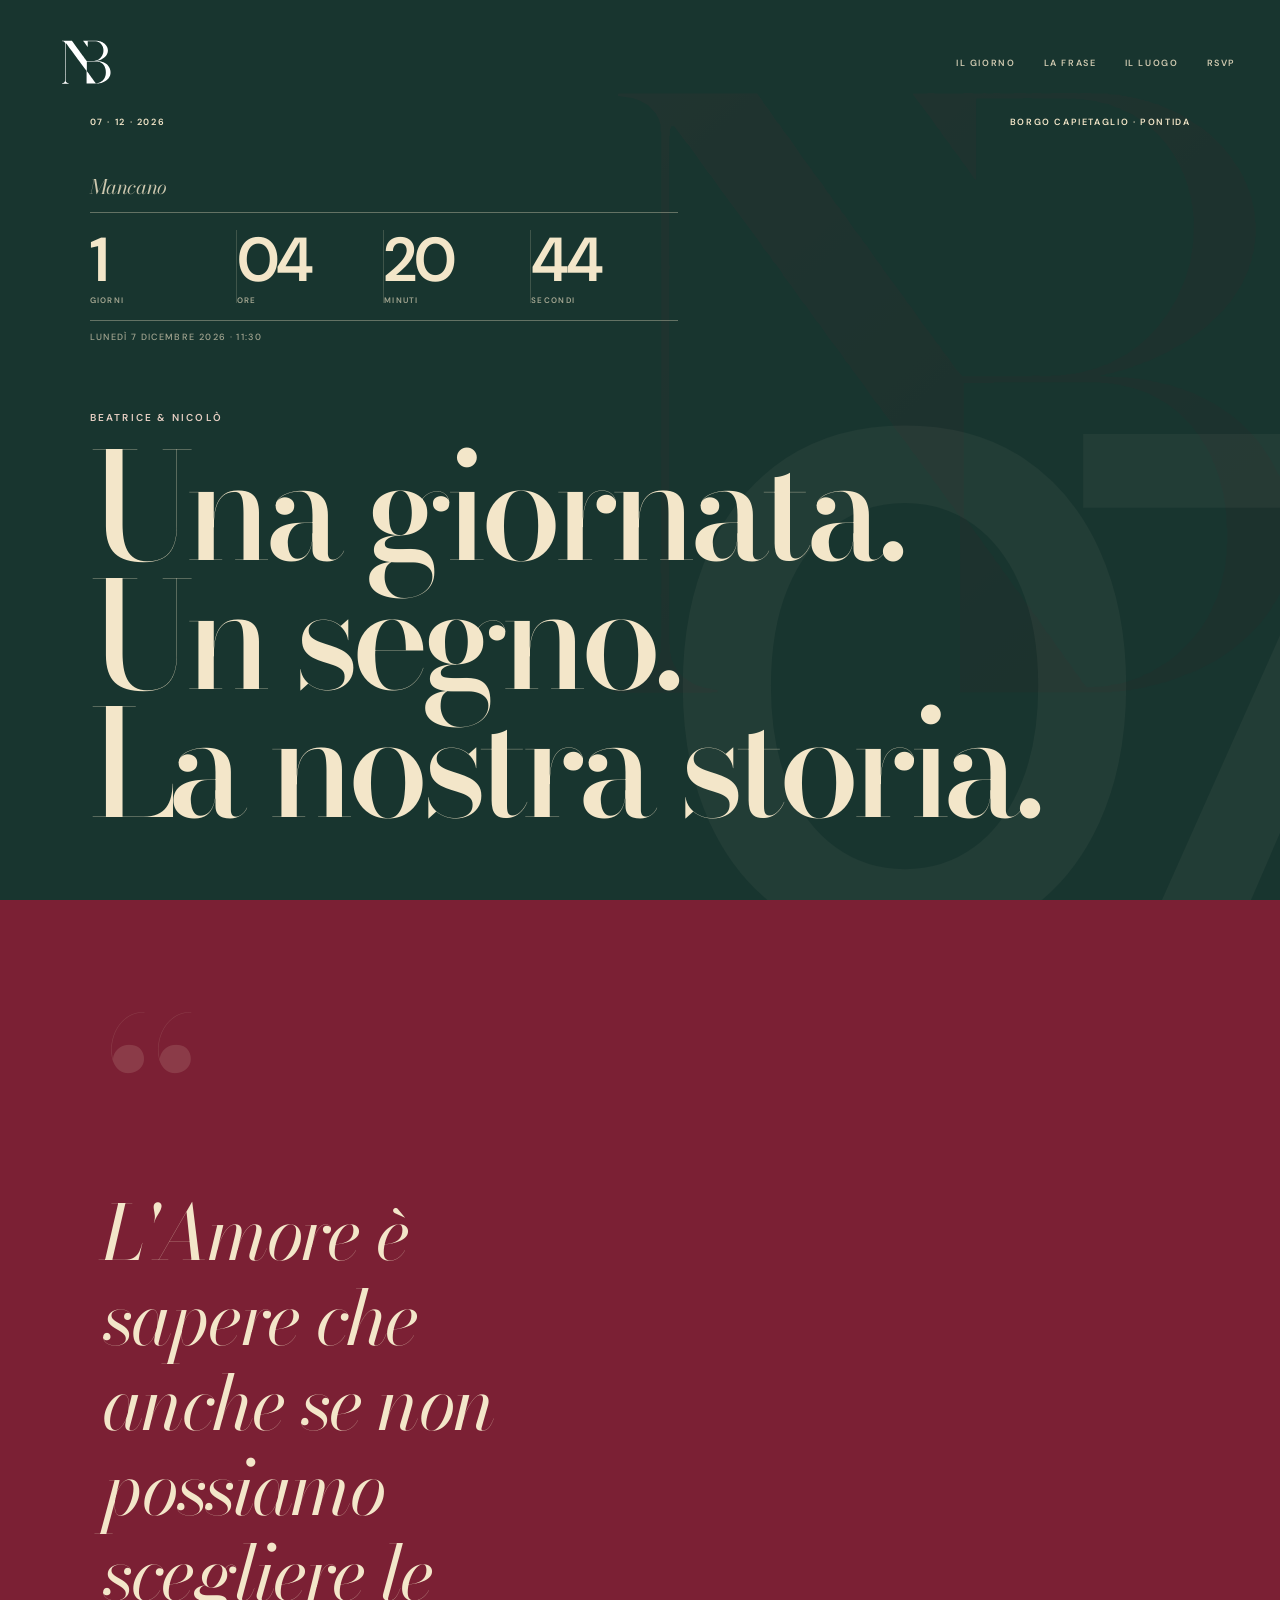
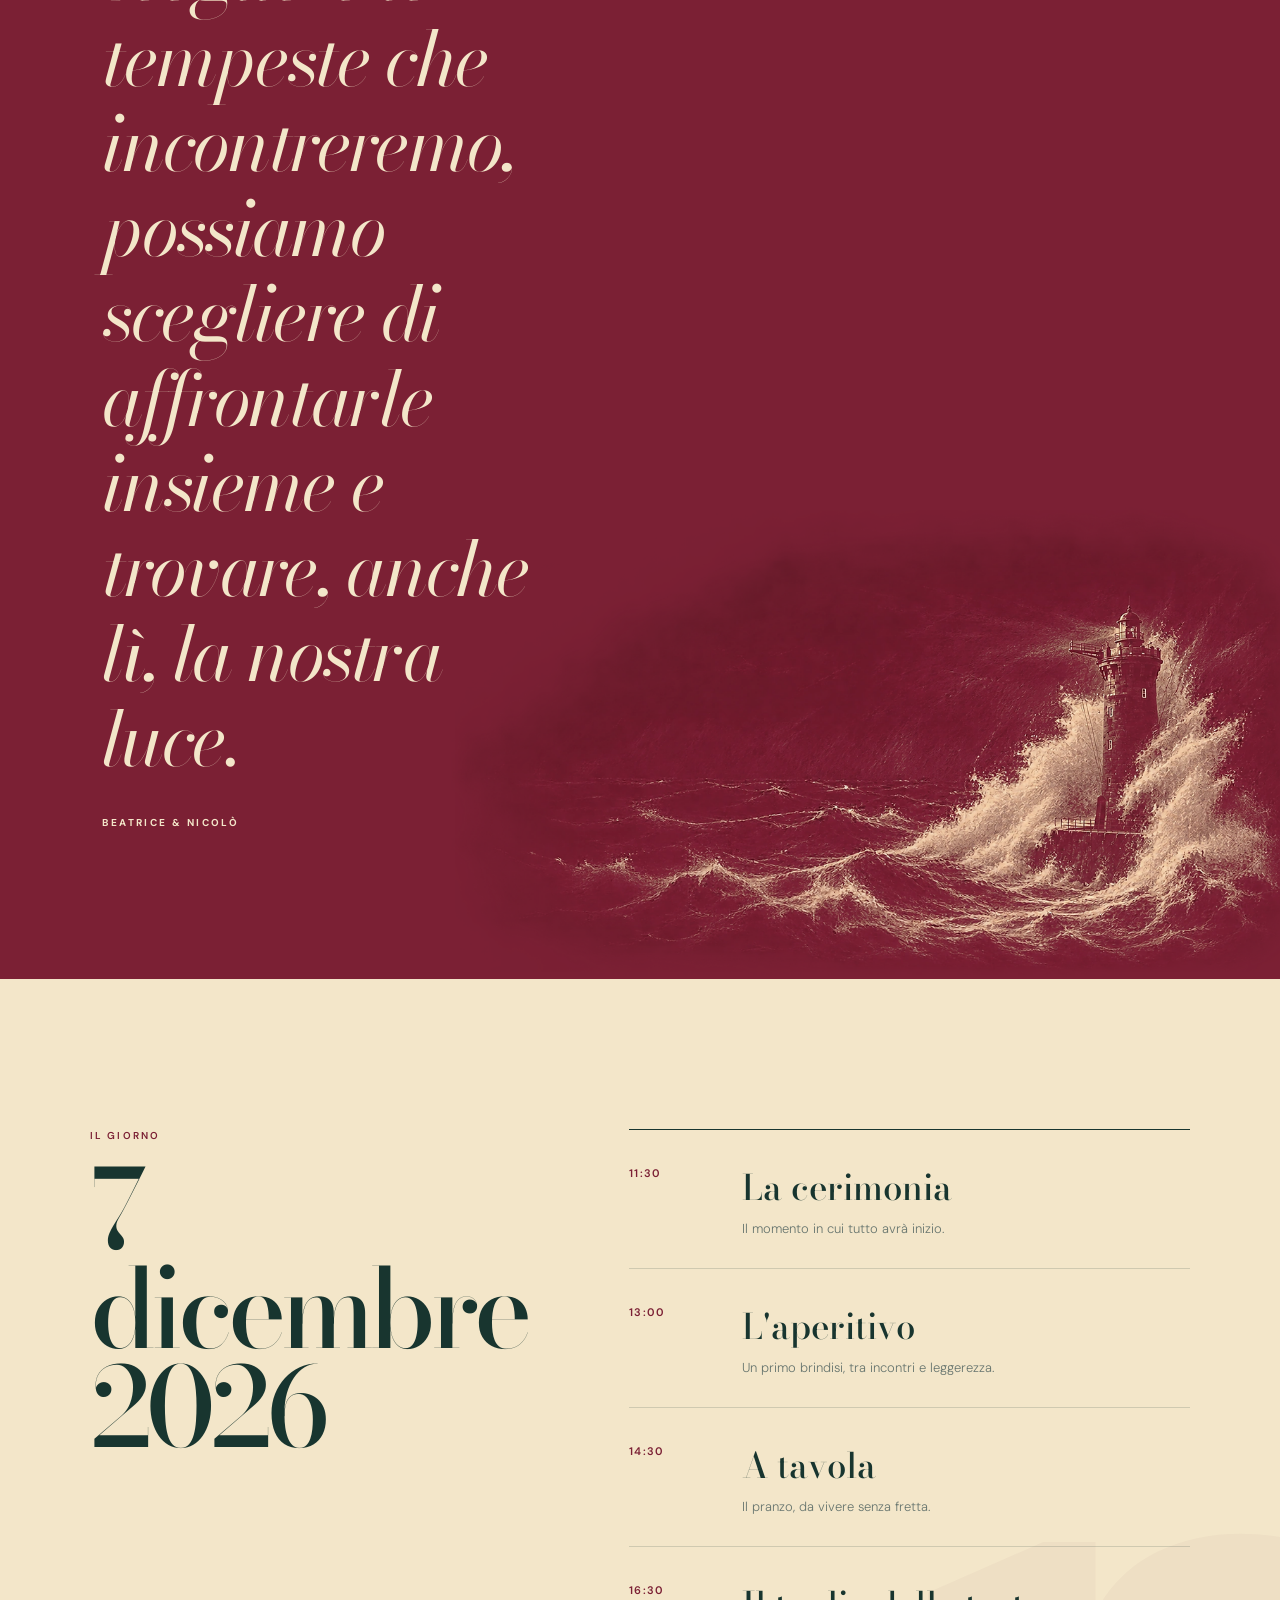
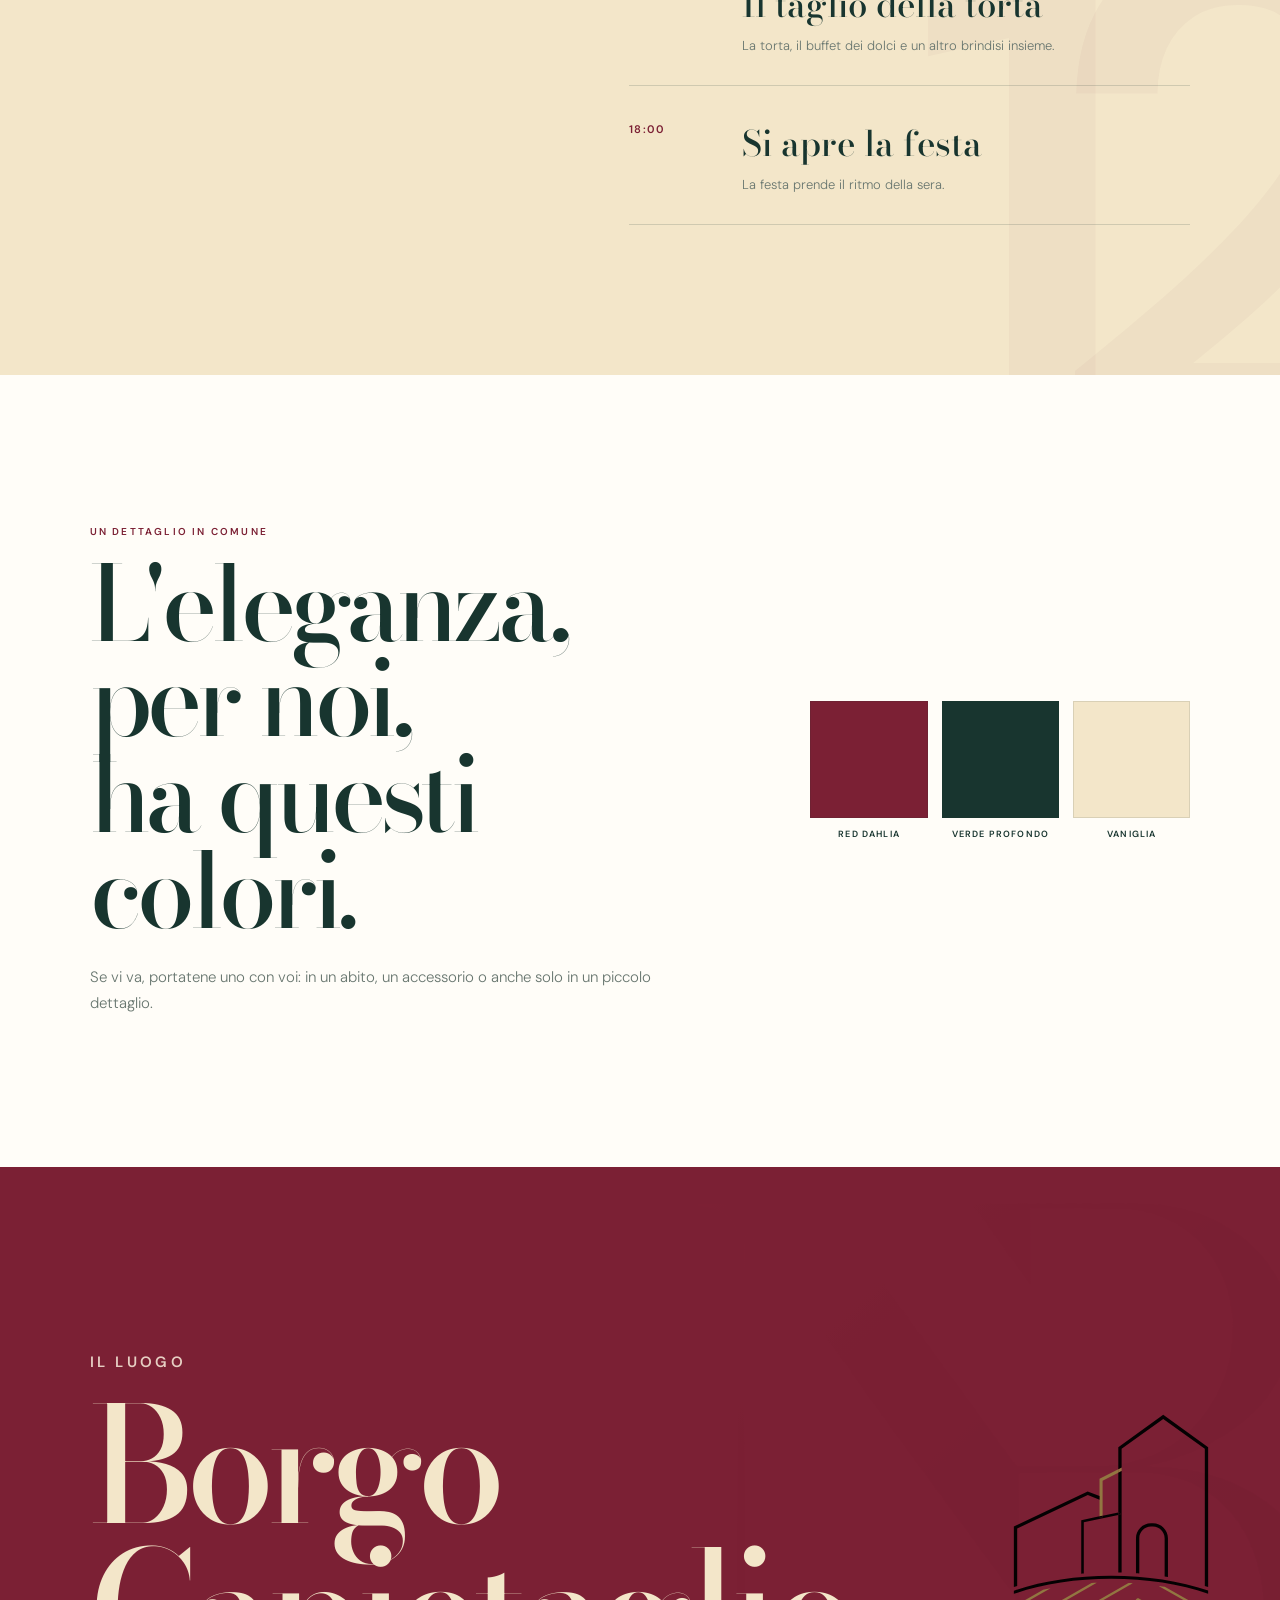
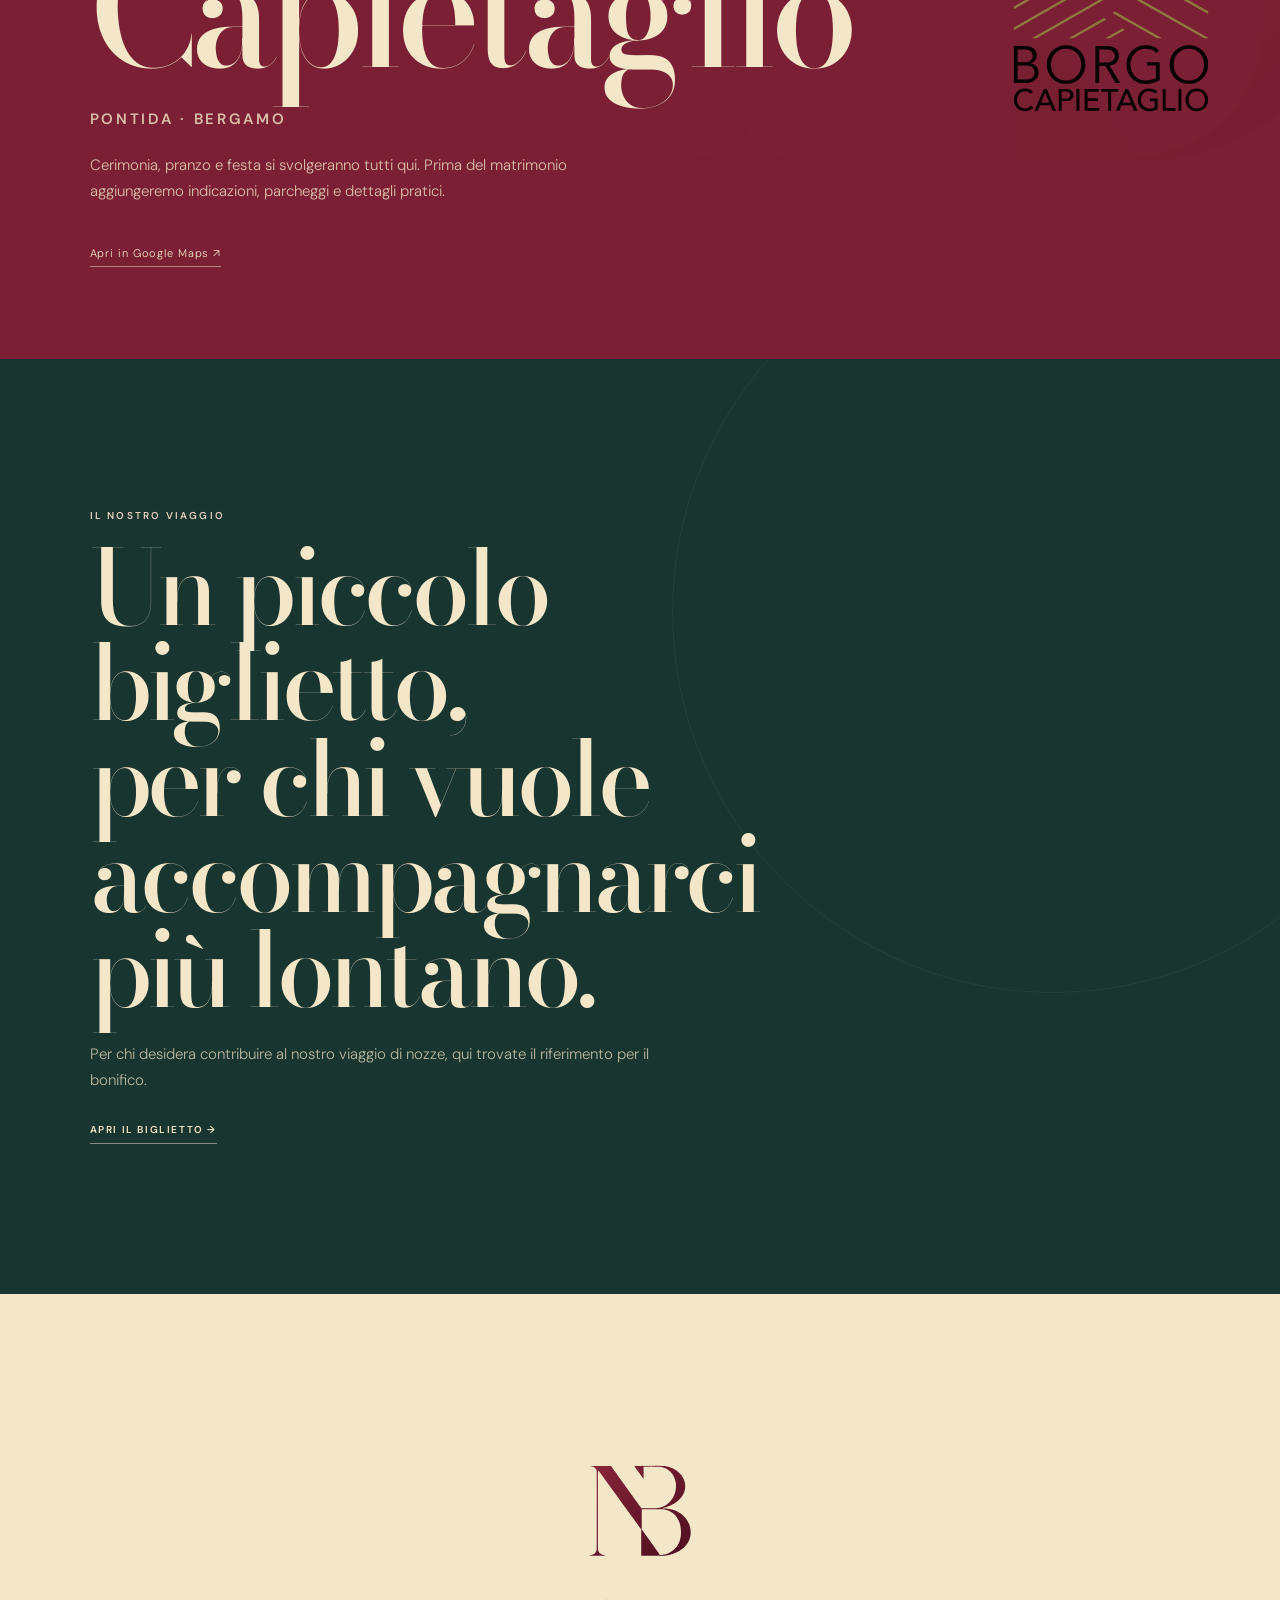
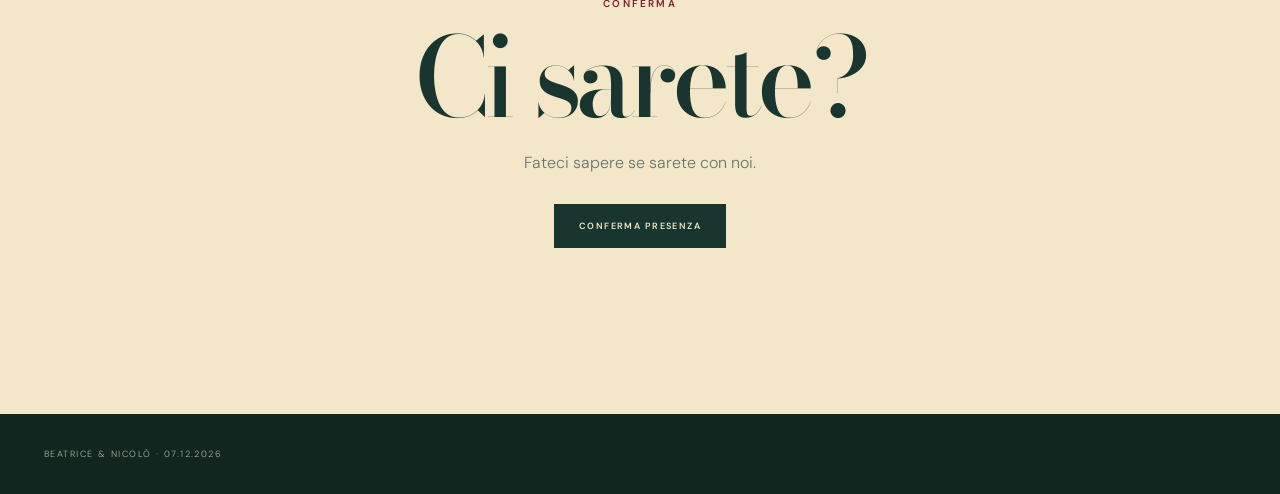
==== commit 28bfc7fb: "Refresh RSVP duplicate-submit guard" ====
--- a/index.html
+++ b/index.html
@@ -343,7 +343,7 @@
     <p>Beatrice & Nicolò · 07.12.2026</p>
   </footer>
 
-  <script src="script.js?v=34"></script>
+  <script src="script.js?v=35"></script>
 <script>
 function copyGiftIban(button) {
   var ibanEl = document.querySelector('.gift-iban');
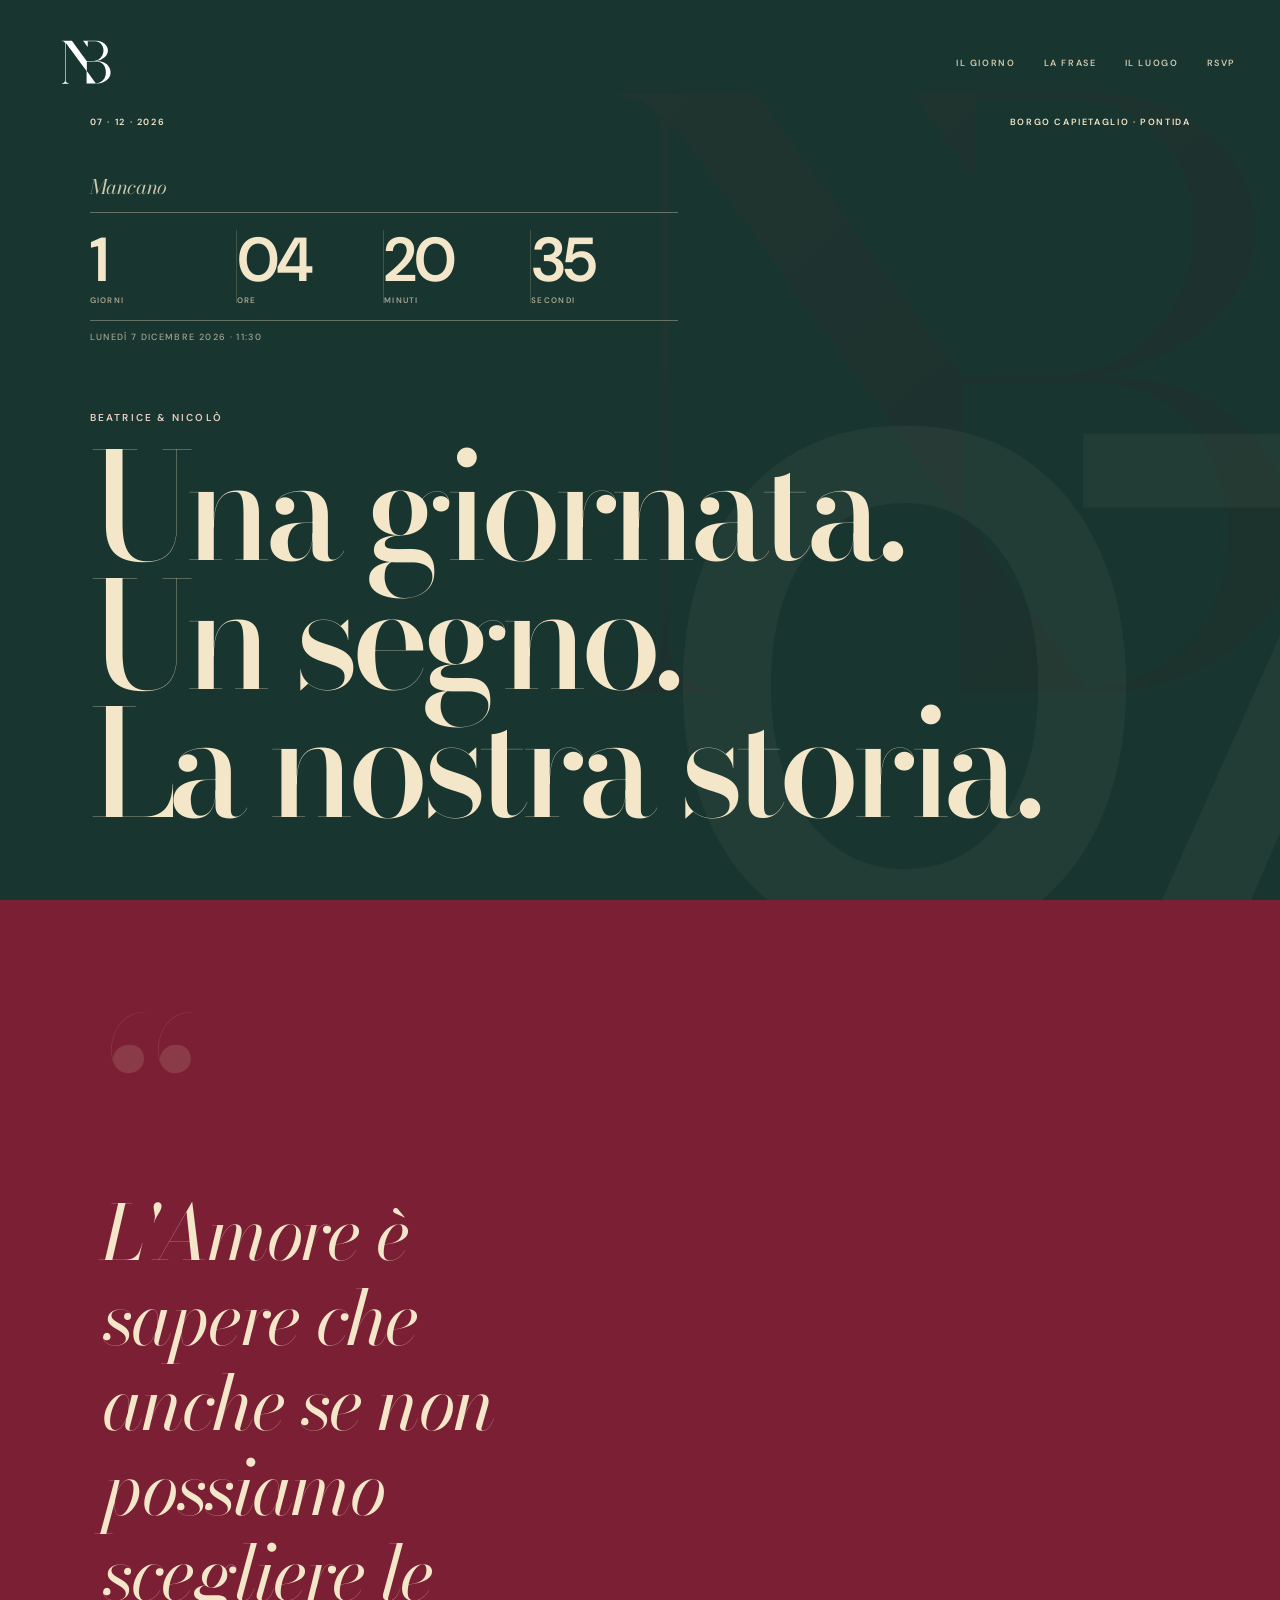
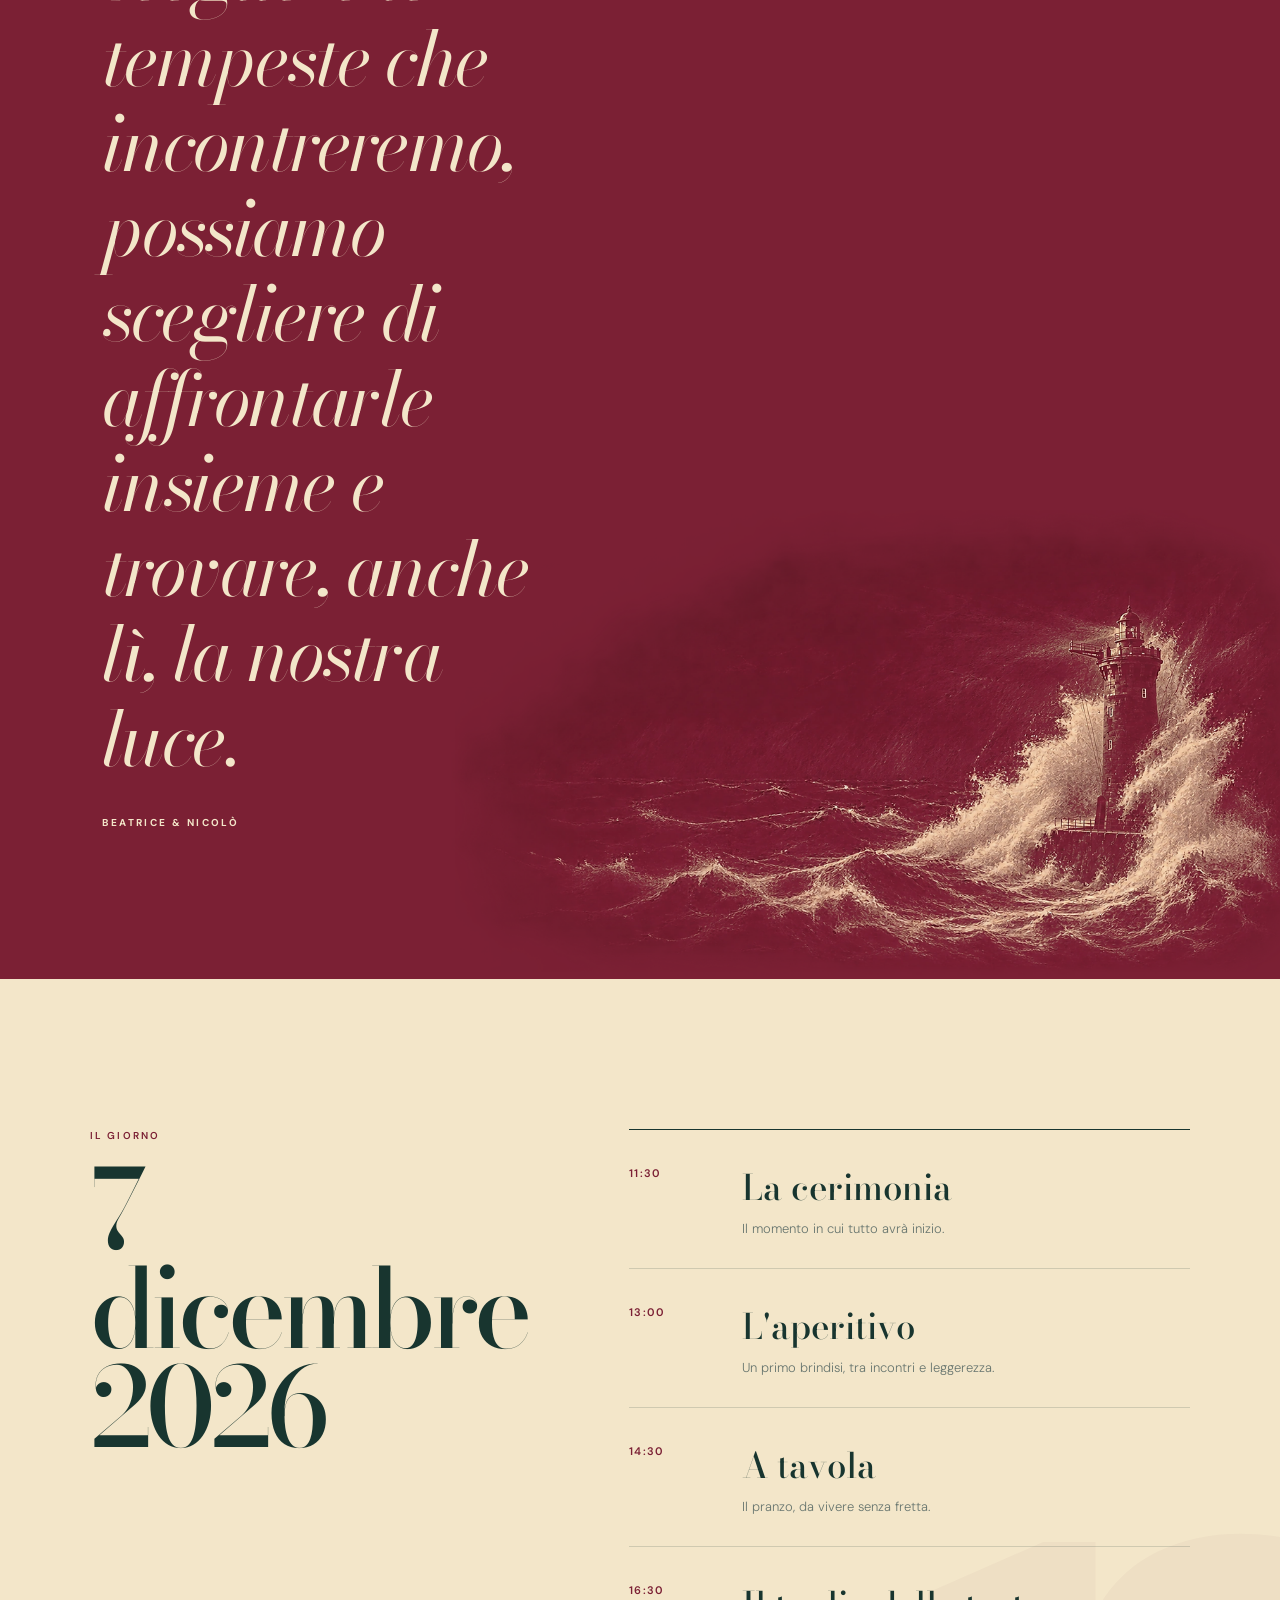
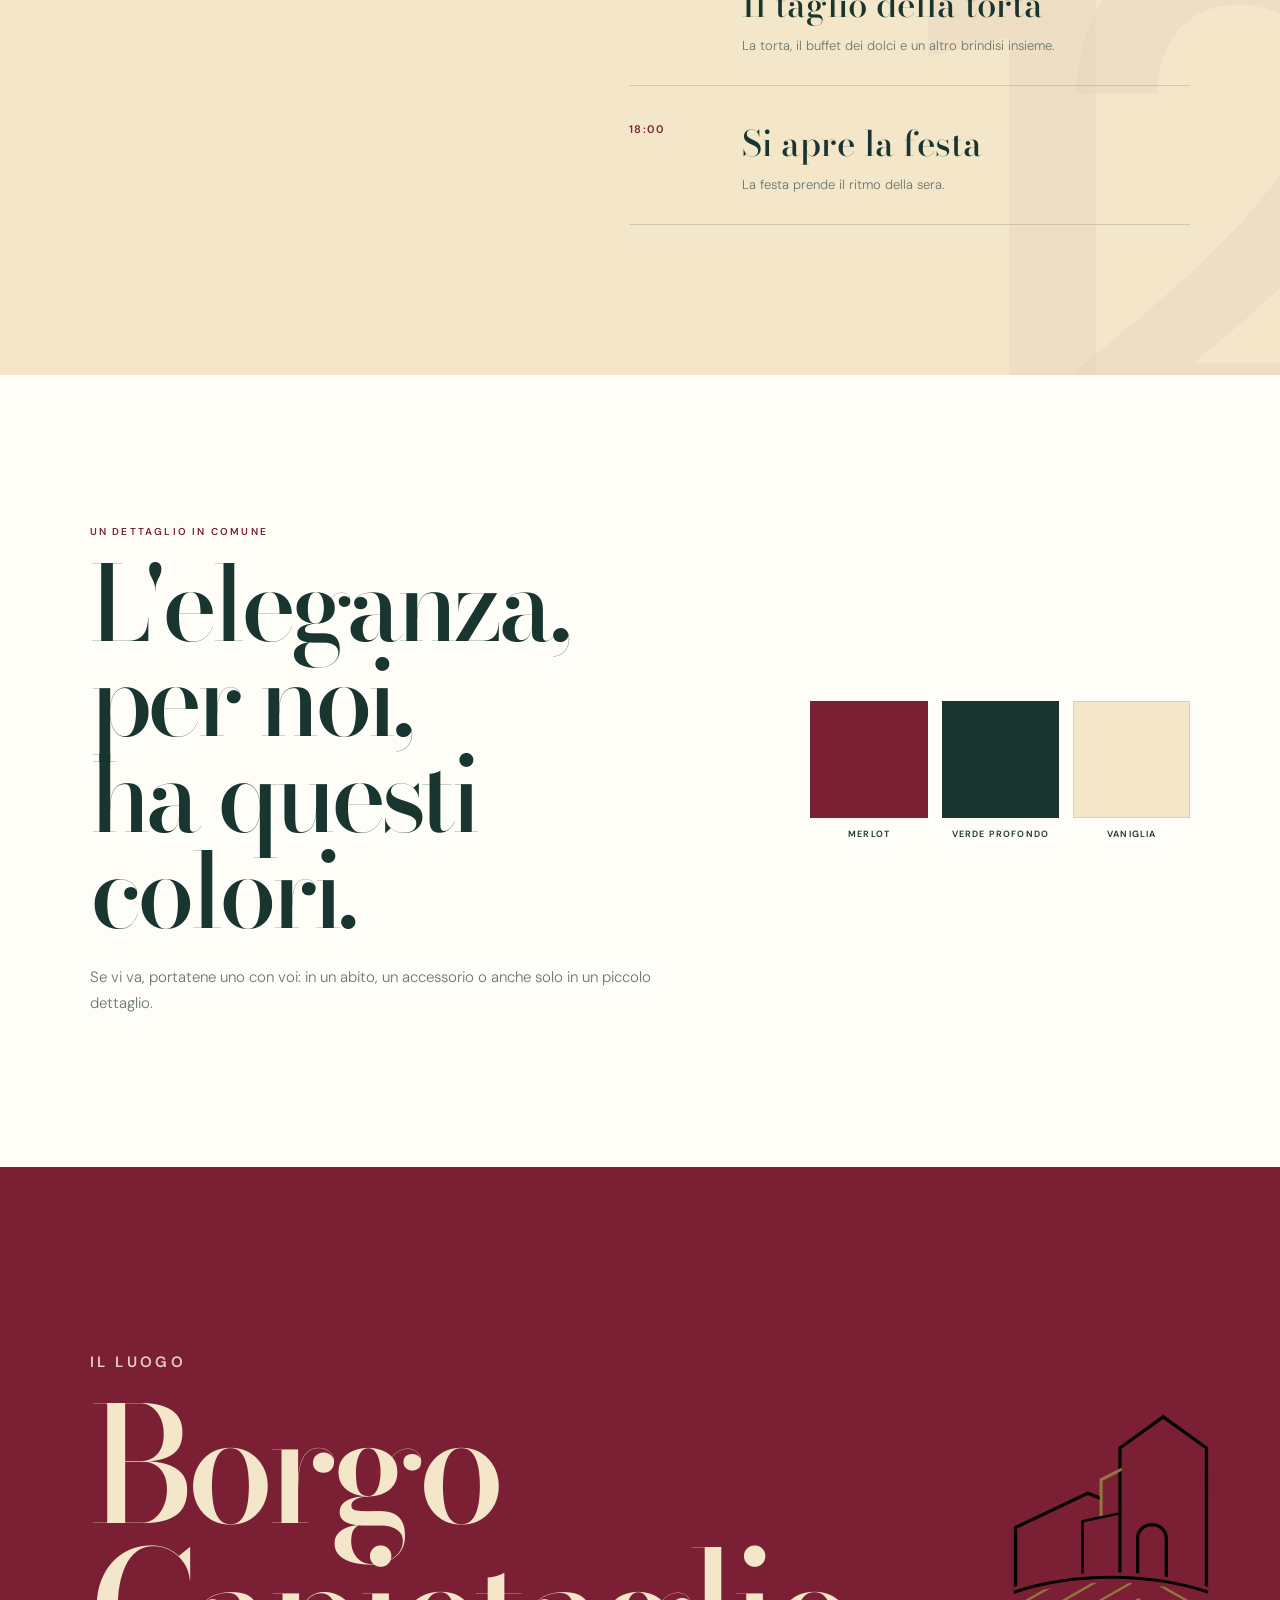
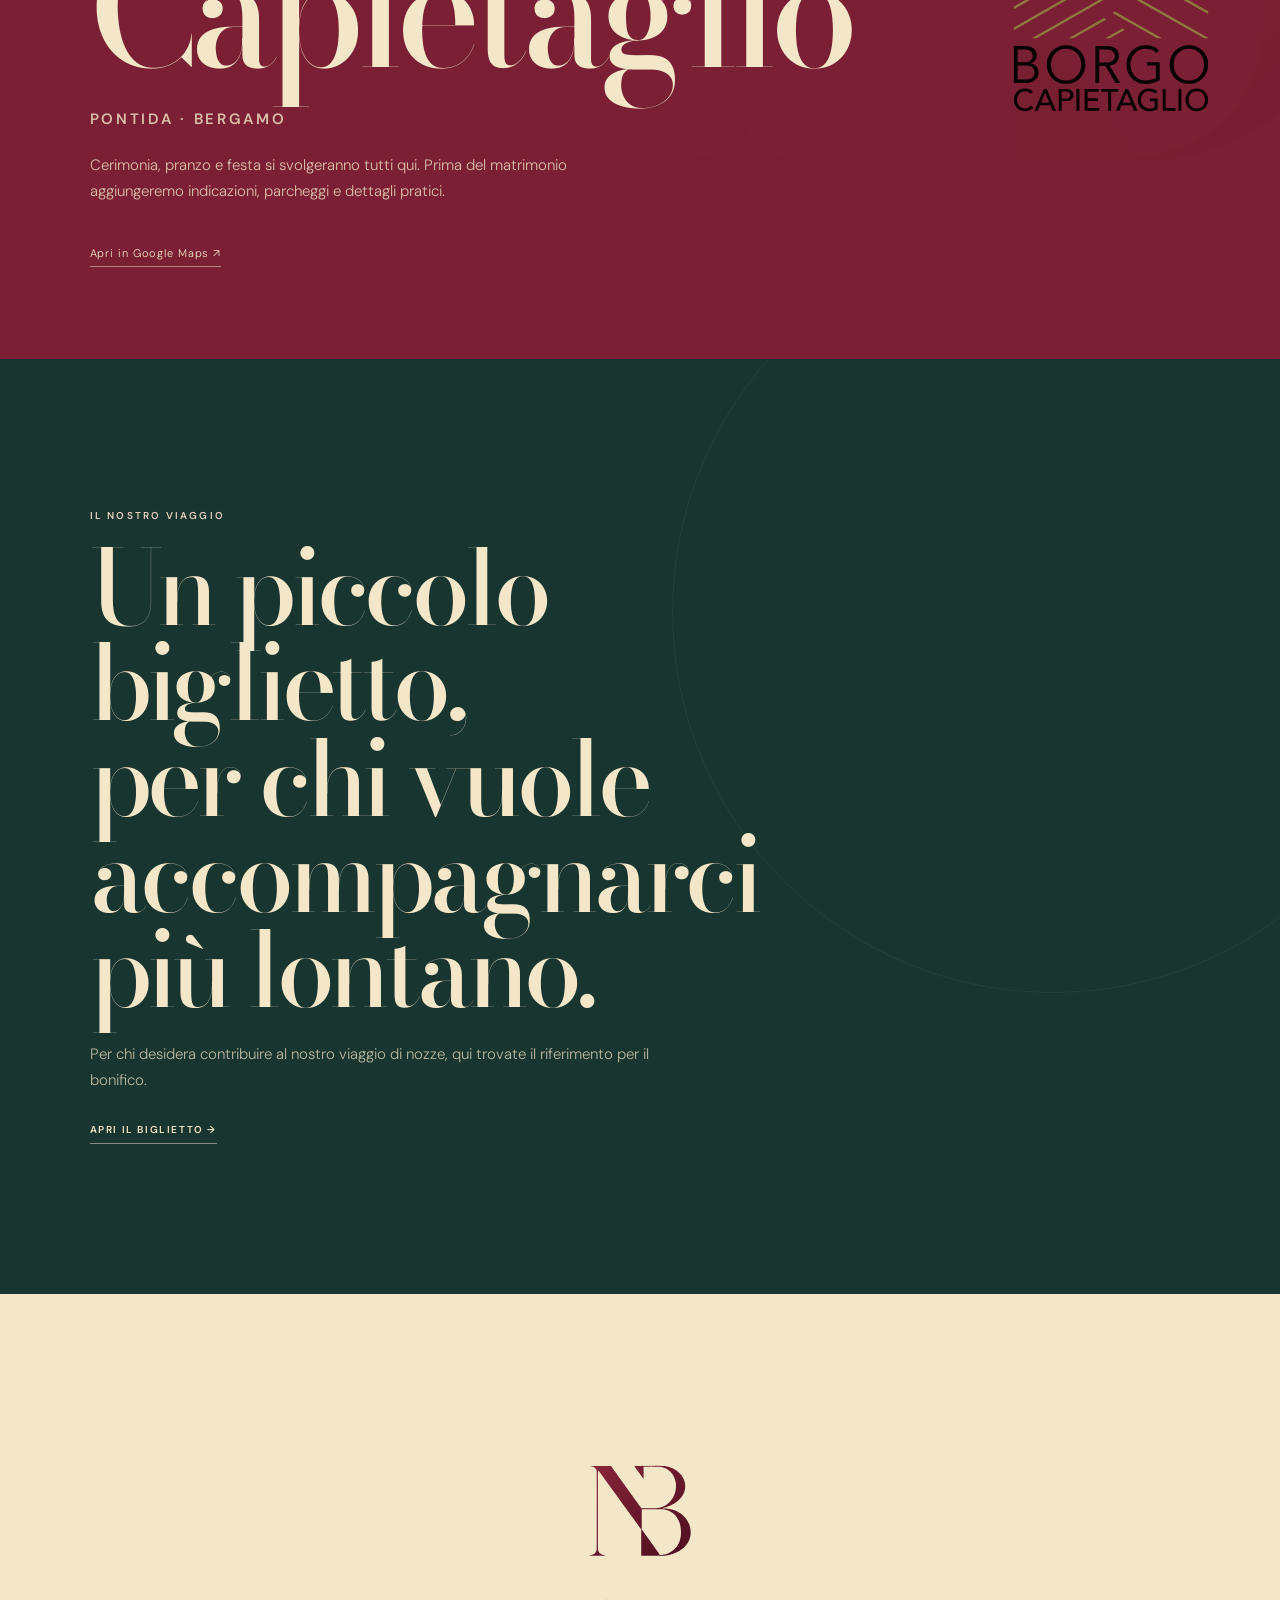
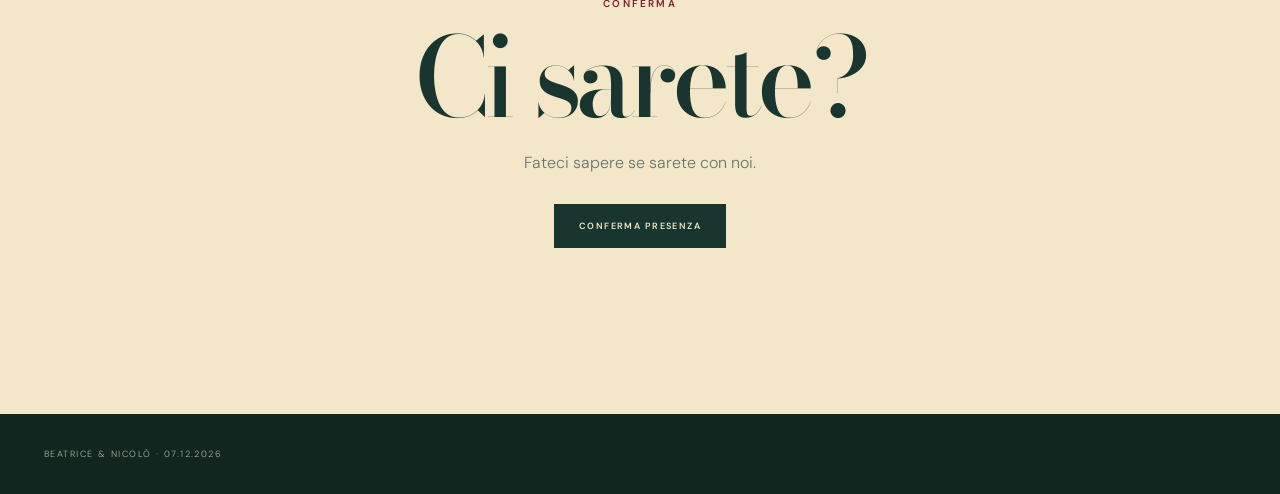
==== commit f2a56ac8: "Trial palette: rename Red Dahlia to Merlot" ====
--- a/index.html
+++ b/index.html
@@ -9,7 +9,7 @@
   <link rel="preconnect" href="https://fonts.googleapis.com">
   <link rel="preconnect" href="https://fonts.gstatic.com" crossorigin>
   <link href="https://fonts.googleapis.com/css2?family=Bodoni+Moda:opsz,wght@6..96,400;6..96,500;6..96,600&family=DM+Sans:wght@300;400;500;600&display=swap" rel="stylesheet">
-  <link rel="stylesheet" href="styles.css?v=27">
+  <link rel="stylesheet" href="styles.css?v=36">
 </head>
 <body>
   <header class="site-header">
@@ -137,7 +137,7 @@
       <div class="colour-cards" aria-label="Colori del matrimonio">
         <article class="colour-card reveal">
           <div class="colour-swatch swatch-dahlia" aria-hidden="true"></div>
-          <p>Red Dahlia</p>
+          <p>Merlot</p>
         </article>
         <article class="colour-card reveal">
           <div class="colour-swatch swatch-green" aria-hidden="true"></div>
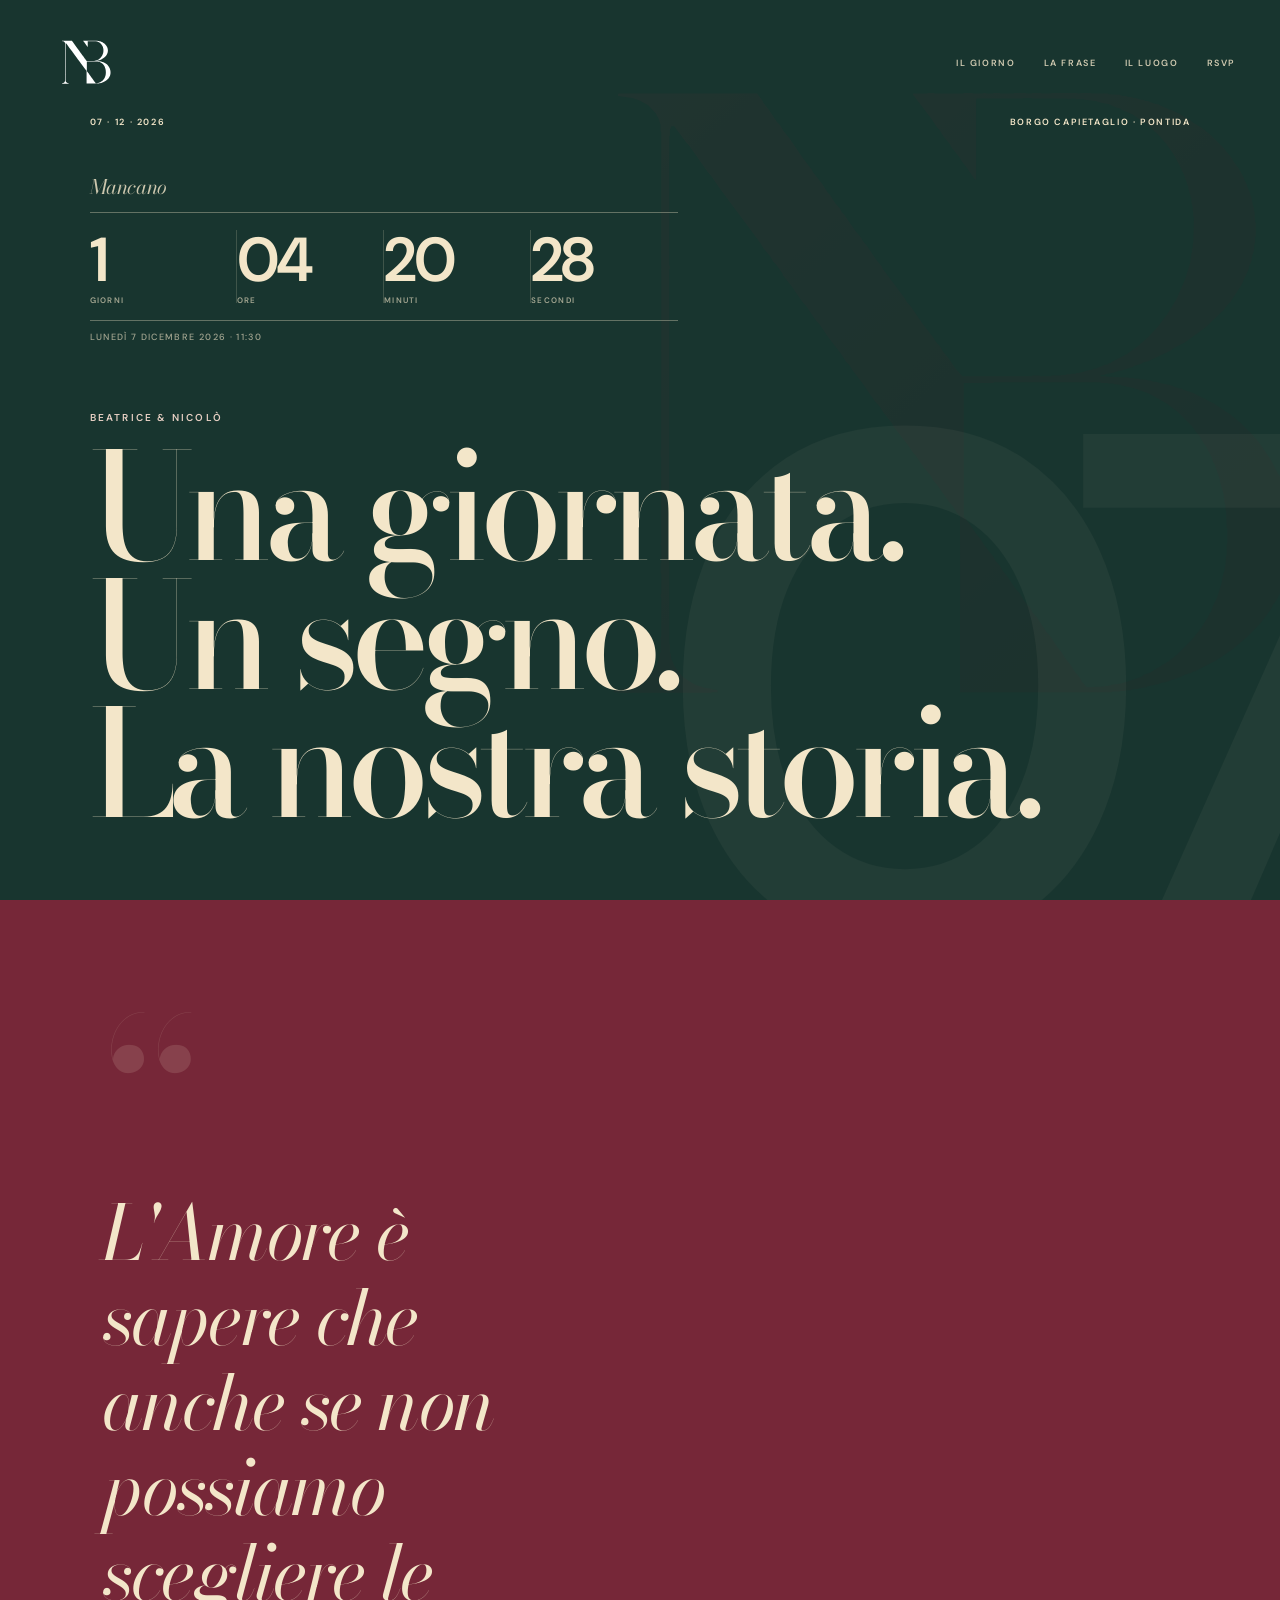
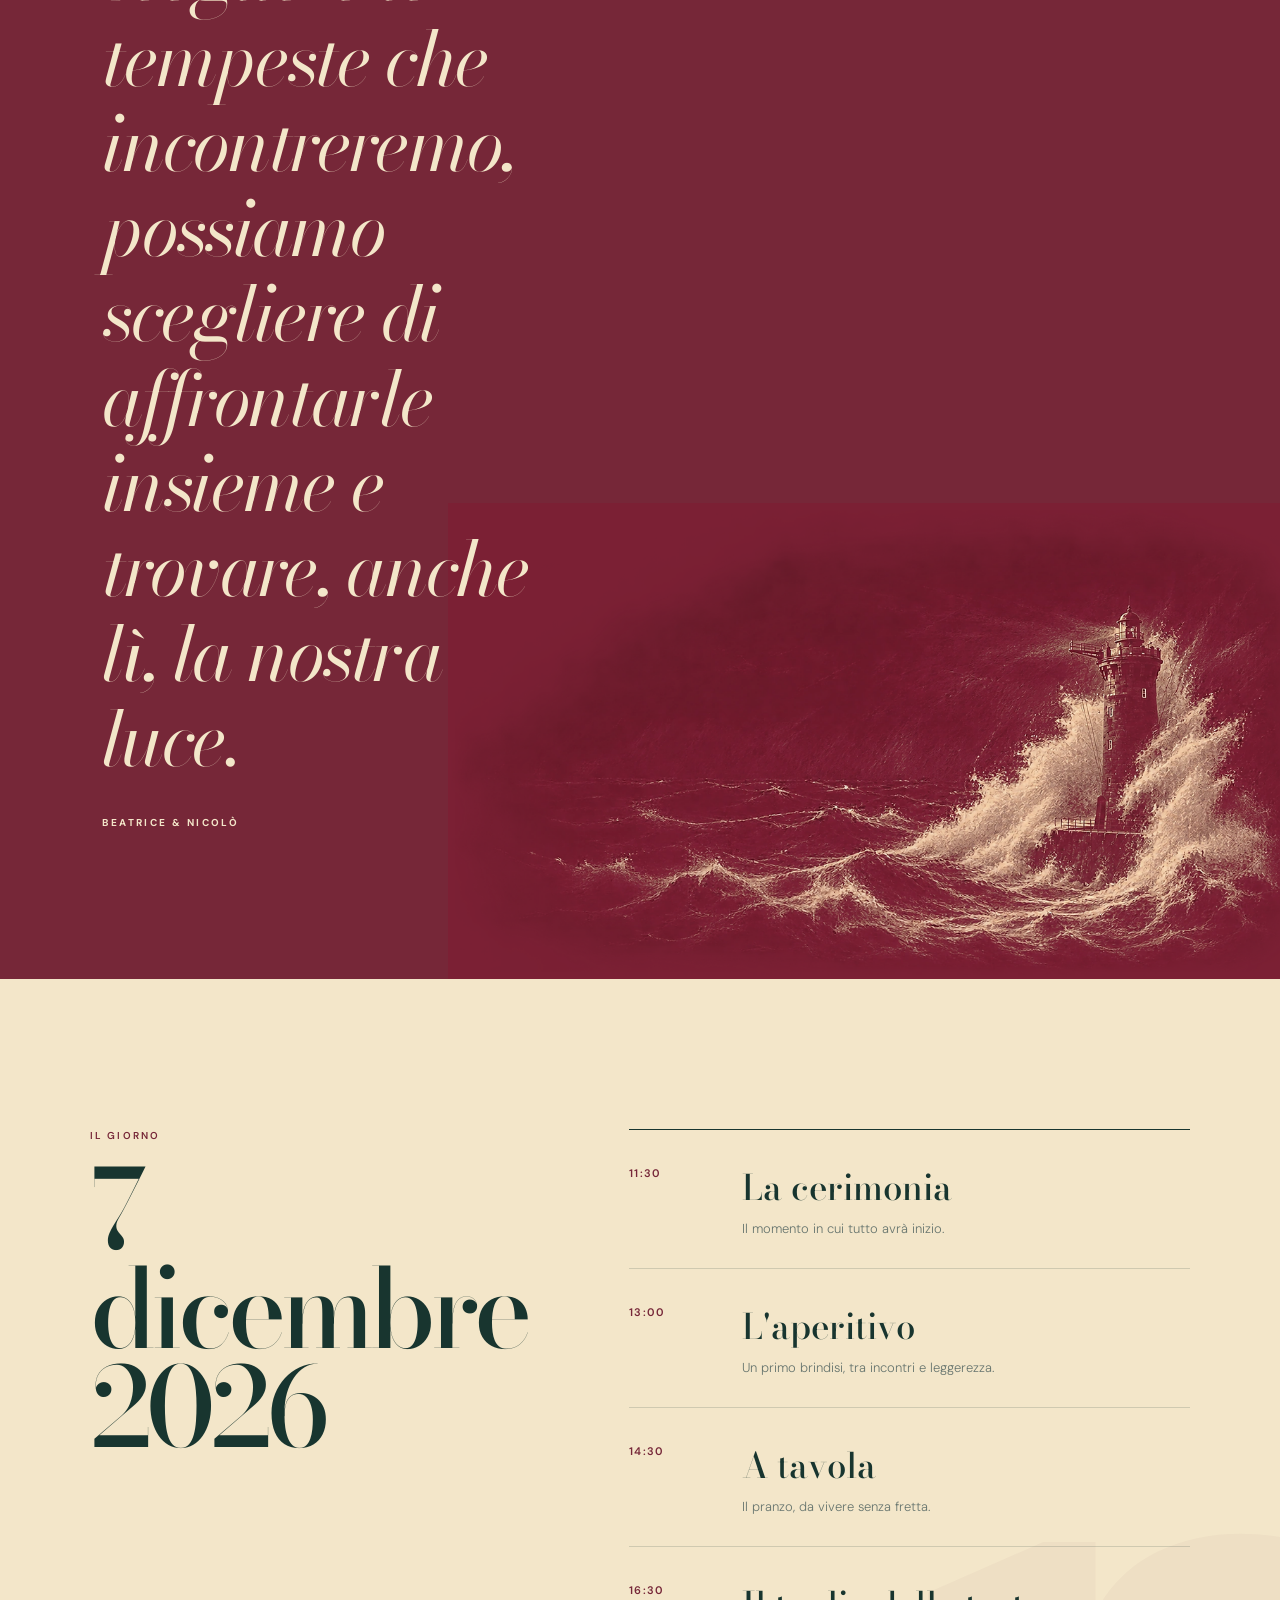
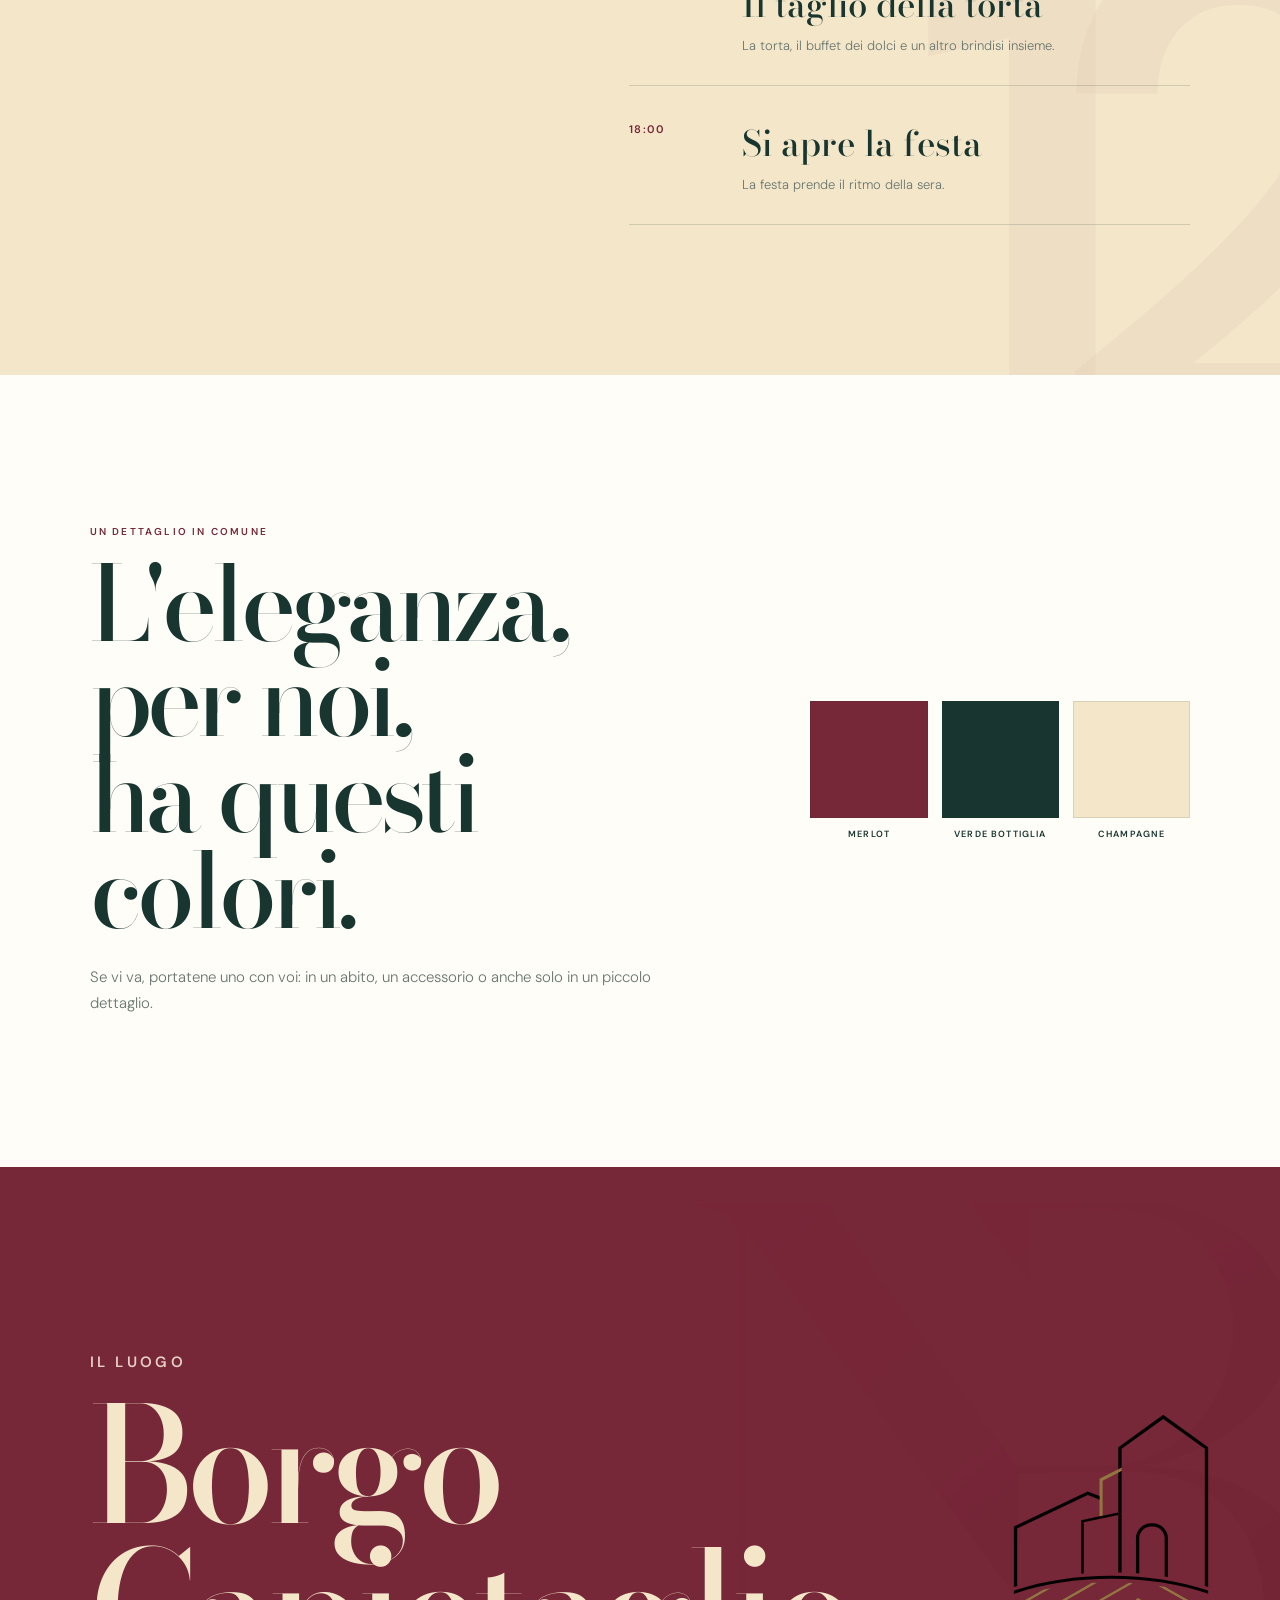
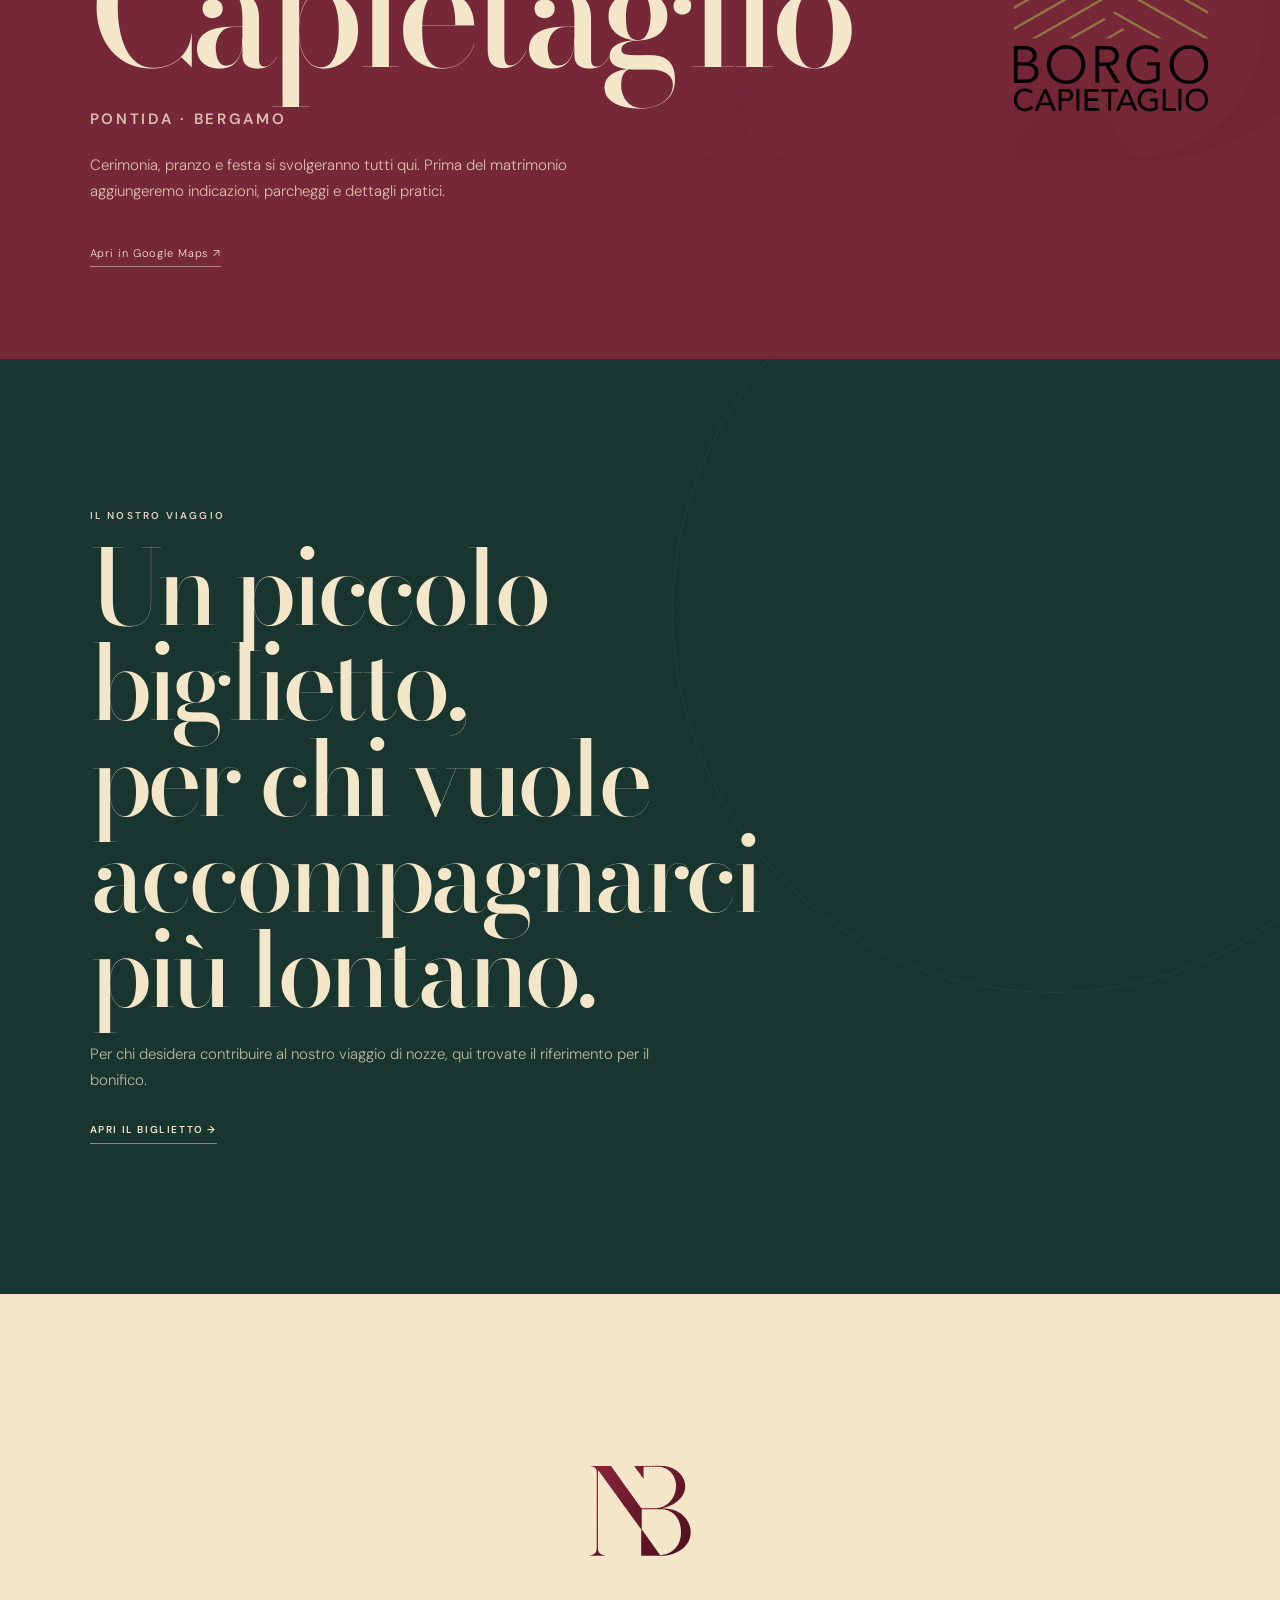
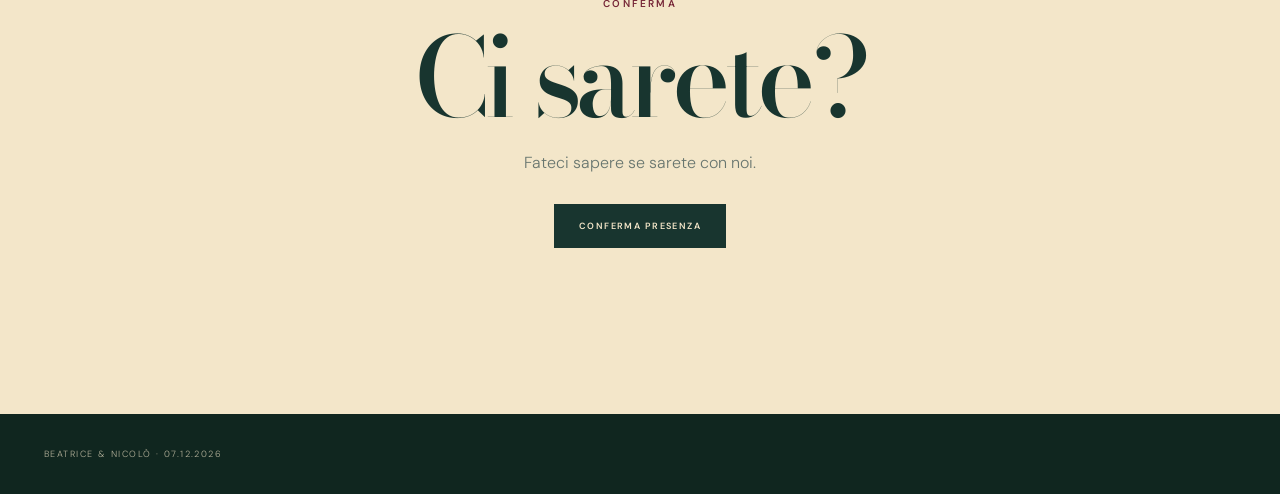
==== commit a73bee8e: "Rename wedding palette labels" ====
--- a/index.html
+++ b/index.html
@@ -141,11 +141,11 @@
         </article>
         <article class="colour-card reveal">
           <div class="colour-swatch swatch-green" aria-hidden="true"></div>
-          <p>Verde profondo</p>
+          <p>Verde bottiglia</p>
         </article>
         <article class="colour-card reveal">
           <div class="colour-swatch swatch-vanilla" aria-hidden="true"></div>
-          <p>Vaniglia</p>
+          <p>Champagne</p>
         </article>
       </div>
     </section>
--- a/styles.css
+++ b/styles.css
@@ -2,7 +2,7 @@
   --vanilla:#F3E6C9;
   --green:#18352F;
   --green-deep:#10261F;
-  --dahlia:#7B2034;
+  --dahlia:#762738;
   --muted:#68766F;
   --line:rgba(24,53,47,.16);
   --serif:"Bodoni Moda",Georgia,serif;
@@ -218,7 +218,7 @@
   font-weight:600;
   line-height:.7;
   letter-spacing:-.1em;
-  color:rgba(123,32,52,.035);
+  color:rgba(118,39,56,.035);
 }
 
 .venue{
@@ -436,13 +436,13 @@
 }
 
 .quote-section{
-  background:#7B2034;
+  background:#762738;
 }
 .lighthouse-art::before{
   content:"";
   position:absolute;
   inset:-3%;
-  background:radial-gradient(circle at 70% 60%,rgba(123,32,52,0) 45%,#7B2034 100%);
+  background:radial-gradient(circle at 70% 60%,rgba(118,39,56,0) 45%,#762738 100%);
   z-index:1;
   pointer-events:none;
 }
@@ -498,7 +498,7 @@
   margin:0;
   border:1px solid rgba(24,53,47,.12);
 }
-.swatch-dahlia{background:#7B2034}
+.swatch-dahlia{background:#762738}
 .swatch-green{background:#18352F}
 .swatch-vanilla{background:#F3E6C9}
 .colour-card p{
@@ -547,7 +547,7 @@
   visibility:visible !important;
   opacity:1 !important;
 }
-.dress-palette .swatch-dahlia{background:#7B2034 !important}
+.dress-palette .swatch-dahlia{background:#762738 !important}
 .dress-palette .swatch-green{background:#18352F !important}
 .dress-palette .swatch-vanilla{background:#F3E6C9 !important}
 .dress-palette .colour-card p{
@@ -638,7 +638,7 @@
 
 /* Faro perfettamente immerso nel Red Dahlia */
 .lighthouse-art{
-  background:#7B2034;
+  background:#762738;
 }
 .lighthouse-art img{
   mix-blend-mode:normal;
@@ -646,16 +646,16 @@
 }
 .lighthouse-art::before{
   background:
-    linear-gradient(90deg,#7B2034 0%,rgba(123,32,52,.72) 10%,rgba(123,32,52,0) 27%),
-    linear-gradient(180deg,#7B2034 0%,rgba(123,32,52,0) 14%,rgba(123,32,52,0) 84%,#7B2034 100%);
+    linear-gradient(90deg,#762738 0%,rgba(118,39,56,.72) 10%,rgba(118,39,56,0) 27%),
+    linear-gradient(180deg,#762738 0%,rgba(118,39,56,0) 14%,rgba(118,39,56,0) 84%,#762738 100%);
 }
 
 /* Faro come vero background della sezione citazione */
 .quote-section{
   background:
-    linear-gradient(90deg, rgba(123,32,52,.00) 0%, rgba(123,32,52,.00) 58%, rgba(123,32,52,.06) 72%, rgba(123,32,52,.22) 100%),
+    linear-gradient(90deg, rgba(118,39,56,.00) 0%, rgba(118,39,56,.00) 58%, rgba(118,39,56,.06) 72%, rgba(118,39,56,.22) 100%),
     url('assets/lighthouse-seamless.jpg?v=12') right bottom / min(52vw,760px) auto no-repeat,
-    #7B2034 !important;
+    #762738 !important;
 }
 .lighthouse-art{
   display:none !important;
@@ -672,9 +672,9 @@
 @media (max-width:819px){
   .quote-section{
     background:
-      linear-gradient(90deg, rgba(123,32,52,.00) 0%, rgba(123,32,52,.00) 48%, rgba(123,32,52,.14) 72%, rgba(123,32,52,.30) 100%),
+      linear-gradient(90deg, rgba(118,39,56,.00) 0%, rgba(118,39,56,.00) 48%, rgba(118,39,56,.14) 72%, rgba(118,39,56,.30) 100%),
       url('assets/lighthouse-seamless.jpg?v=12') right bottom / min(72vw,320px) auto no-repeat,
-      #7B2034 !important;
+      #762738 !important;
   }
   .quote-copy{
     max-width:100%;
@@ -685,9 +685,9 @@
   .quote-section{
     padding-right:max(28vw,340px);
     background:
-      linear-gradient(90deg, rgba(123,32,52,.00) 0%, rgba(123,32,52,.00) 58%, rgba(123,32,52,.06) 74%, rgba(123,32,52,.20) 100%),
+      linear-gradient(90deg, rgba(118,39,56,.00) 0%, rgba(118,39,56,.00) 58%, rgba(118,39,56,.06) 74%, rgba(118,39,56,.20) 100%),
       url('assets/lighthouse-seamless.jpg?v=12') right bottom / min(44vw,760px) auto no-repeat,
-      #7B2034 !important;
+      #762738 !important;
   }
 }
 
@@ -695,13 +695,13 @@
 .quote-section{
   background:
     url('assets/lighthouse-transparent.webp?v=13') right bottom / min(58vw,900px) auto no-repeat,
-    #7B2034 !important;
+    #762738 !important;
 }
 @media (max-width:819px){
   .quote-section{
     background:
       url('assets/lighthouse-transparent.webp?v=13') right bottom / min(78vw,420px) auto no-repeat,
-      #7B2034 !important;
+      #762738 !important;
   }
   .quote-copy{
     padding-right:16vw;
@@ -712,7 +712,7 @@
     padding-right:max(30vw,360px);
     background:
       url('assets/lighthouse-transparent.webp?v=13') right bottom / min(52vw,900px) auto no-repeat,
-      #7B2034 !important;
+      #762738 !important;
   }
 }
 
@@ -741,7 +741,7 @@
 .quote-section{
   background:
     url('assets/lighthouse-vector.svg?v=14') right bottom / min(58vw,940px) auto no-repeat,
-    #7B2034 !important;
+    #762738 !important;
 }
 .quote-copy{
   max-width:68%;
@@ -751,7 +751,7 @@
     padding-bottom:190px;
     background:
       url('assets/lighthouse-vector.svg?v=14') right bottom / min(96vw,470px) auto no-repeat,
-      #7B2034 !important;
+      #762738 !important;
   }
   .quote-copy{
     max-width:100%;
@@ -763,7 +763,7 @@
     padding-right:max(34vw,420px);
     background:
       url('assets/lighthouse-vector.svg?v=14') right bottom / min(56vw,940px) auto no-repeat,
-      #7B2034 !important;
+      #762738 !important;
   }
 }
 
@@ -776,7 +776,7 @@
 .quote-section{
   background:
     url('assets/lighthouse-final.webp?v=15') right bottom / min(76vw,1180px) auto no-repeat,
-    #7B2034 !important;
+    #762738 !important;
 }
 .quote-copy{
   max-width:64% !important;
@@ -786,7 +786,7 @@
     padding-bottom:230px !important;
     background:
       url('assets/lighthouse-final.webp?v=15') right bottom / min(118vw,620px) auto no-repeat,
-      #7B2034 !important;
+      #762738 !important;
   }
   .quote-copy{
     max-width:100% !important;
@@ -798,13 +798,13 @@
     padding-right:max(38vw,470px) !important;
     background:
       url('assets/lighthouse-final.webp?v=15') right bottom / min(70vw,1180px) auto no-repeat,
-      #7B2034 !important;
+      #762738 !important;
   }
 }
 
 /* FARO FINALE — usa esattamente l'immagine fornita dall'utente */
 .quote-section{
-  background-color:#7B2034 !important;
+  background-color:#762738 !important;
   background-image:url('assets/lighthouse-final-exact.webp?v=16') !important;
   background-repeat:no-repeat !important;
   background-position:right bottom !important;
@@ -839,7 +839,7 @@
 .quote-section{
   position:relative !important;
   overflow:hidden !important;
-  background:#7B2034 !important;
+  background:#762738 !important;
   background-image:none !important;
 }
 .quote-lighthouse-exact{
@@ -895,7 +895,7 @@
 .quote-section{
   position:relative !important;
   overflow:hidden !important;
-  background:#7B2034 !important;
+  background:#762738 !important;
   background-image:none !important;
 }
 .quote-lighthouse-exact{
@@ -1131,7 +1131,7 @@
 .quote-section{
   position:relative !important;
   overflow:hidden !important;
-  background:#7B2034 !important;
+  background:#762738 !important;
   background-image:none !important;
 }
 .quote-lighthouse-exact{
@@ -1180,11 +1180,11 @@
   }
 }
 
-/* 19 — faro HQ: asset 1200px con bordi campionati esattamente #7B2034 */
+/* 19 — faro HQ: asset 1200px con bordi campionati esattamente #762738 */
 .quote-section{
   position:relative !important;
   overflow:hidden !important;
-  background:#7B2034 !important;
+  background:#762738 !important;
   background-image:none !important;
 }
 .quote-lighthouse-exact{
@@ -1693,7 +1693,7 @@
   right:0 !important;
   top:0 !important;
   height:7px !important;
-  background:linear-gradient(90deg,#7B2034 0 64%,#18352F 64% 100%) !important;
+  background:linear-gradient(90deg,#762738 0 64%,#18352F 64% 100%) !important;
   pointer-events:none !important;
 }
 .gift-ticket-main{
@@ -1745,7 +1745,7 @@
 .gift-boarding-title{
   font:600 9px var(--sans) !important;
   letter-spacing:.22em !important;
-  color:#7B2034 !important;
+  color:#762738 !important;
   white-space:nowrap !important;
 }
 .gift-flight-route{
@@ -1764,7 +1764,7 @@
   display:block !important;
   font:600 8px var(--sans) !important;
   letter-spacing:.2em !important;
-  color:#7B2034 !important;
+  color:#762738 !important;
 }
 .gift-flight-route strong{
   font:600 clamp(27px,3vw,42px)/1 var(--sans) !important;
@@ -1791,7 +1791,7 @@
   height:6px !important;
   margin-top:-3px !important;
   border-radius:50% !important;
-  background:#7B2034 !important;
+  background:#762738 !important;
 }
 .gift-flight-line::before{left:0 !important}
 .gift-flight-line::after{right:0 !important}
@@ -1802,7 +1802,7 @@
   transform:translate(-50%,-53%) rotate(-7deg) !important;
   padding:0 8px !important;
   background:#F3E6C9 !important;
-  color:#7B2034 !important;
+  color:#762738 !important;
   font-size:21px !important;
 }
 .gift-flight-meta{
@@ -1863,11 +1863,11 @@
   margin:0 !important;
   font:600 8px var(--sans) !important;
   letter-spacing:.18em !important;
-  color:#7B2034 !important;
+  color:#762738 !important;
 }
 .gift-ticket-label::before{
   content:"REGALO · " !important;
-  color:#7B2034 !important;
+  color:#762738 !important;
 }
 .gift-stub-code{
   font:600 9px var(--sans) !important;
@@ -1897,8 +1897,8 @@
   width:100% !important;
   margin-top:3px !important;
   padding:12px 14px !important;
-  border:1px solid #7B2034 !important;
-  background:#7B2034 !important;
+  border:1px solid #762738 !important;
+  background:#762738 !important;
   color:#F3E6C9 !important;
 }
 .gift-copy-iban:disabled{
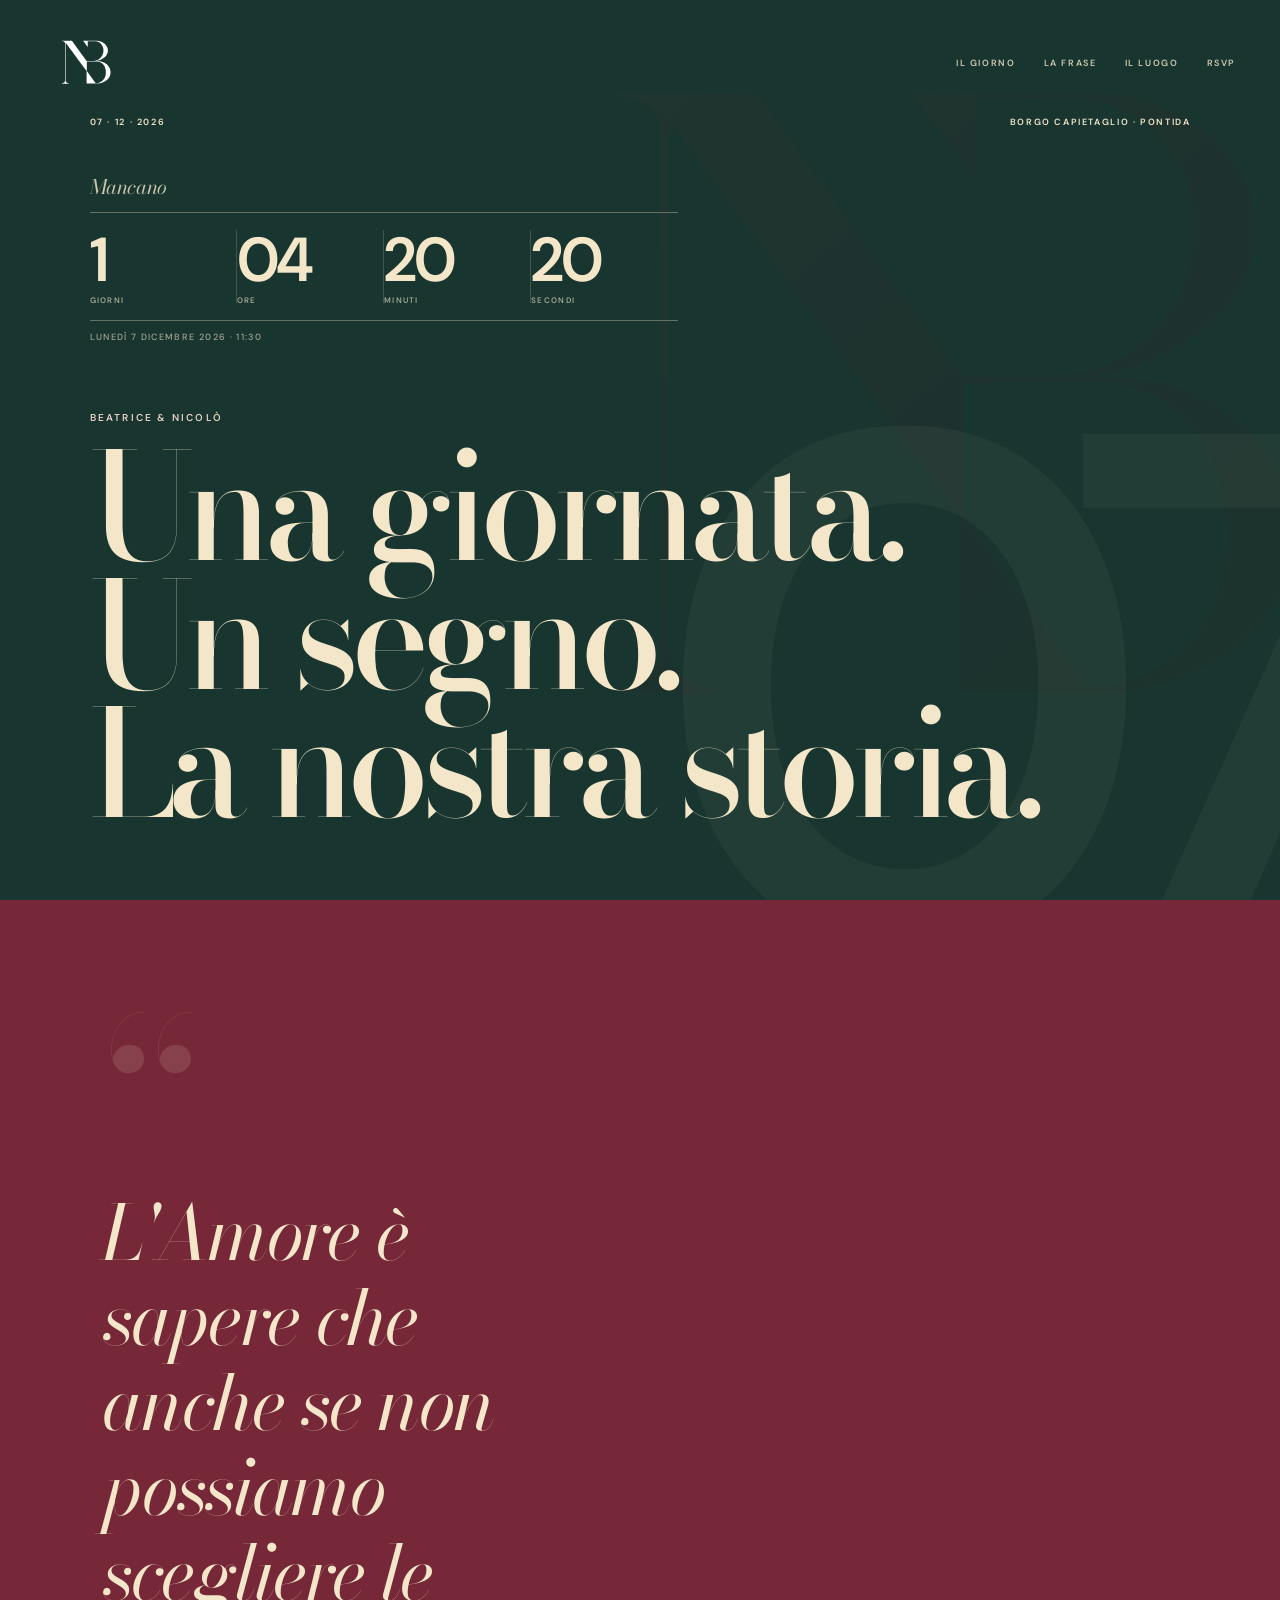
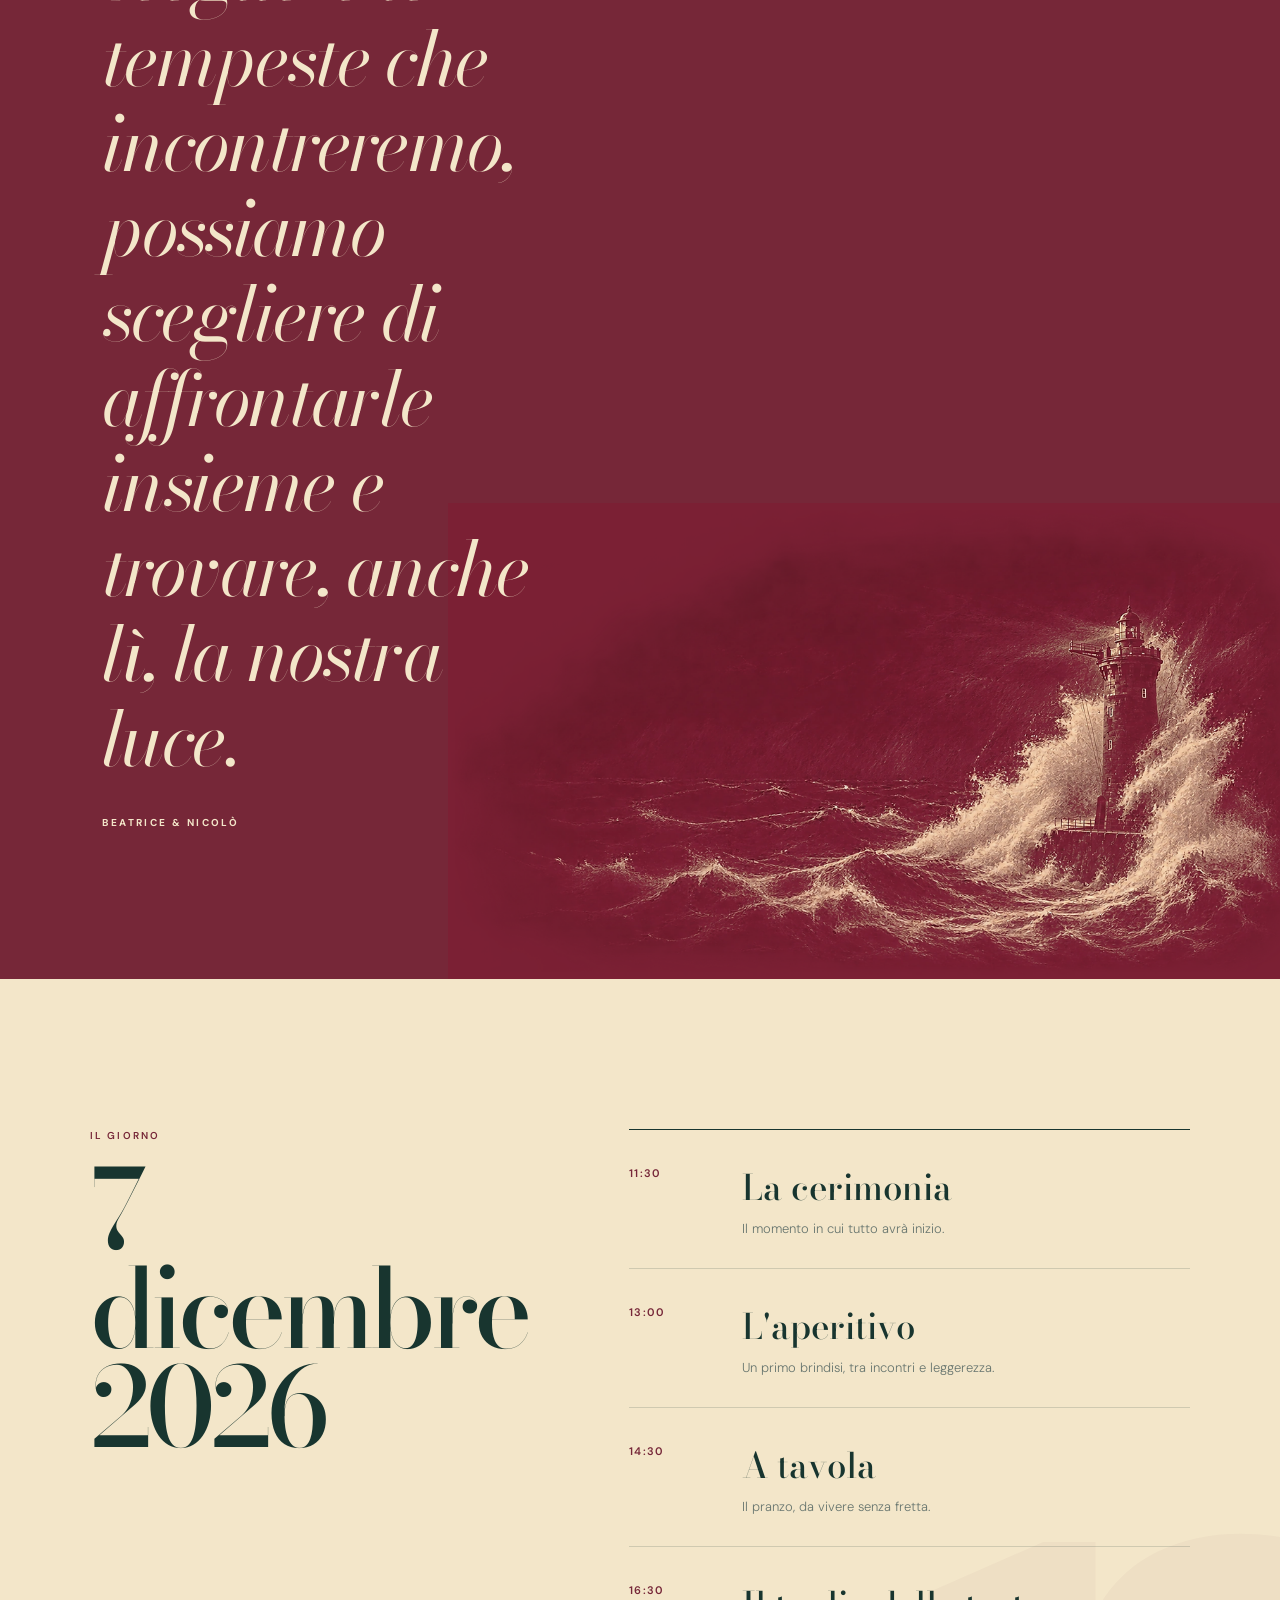
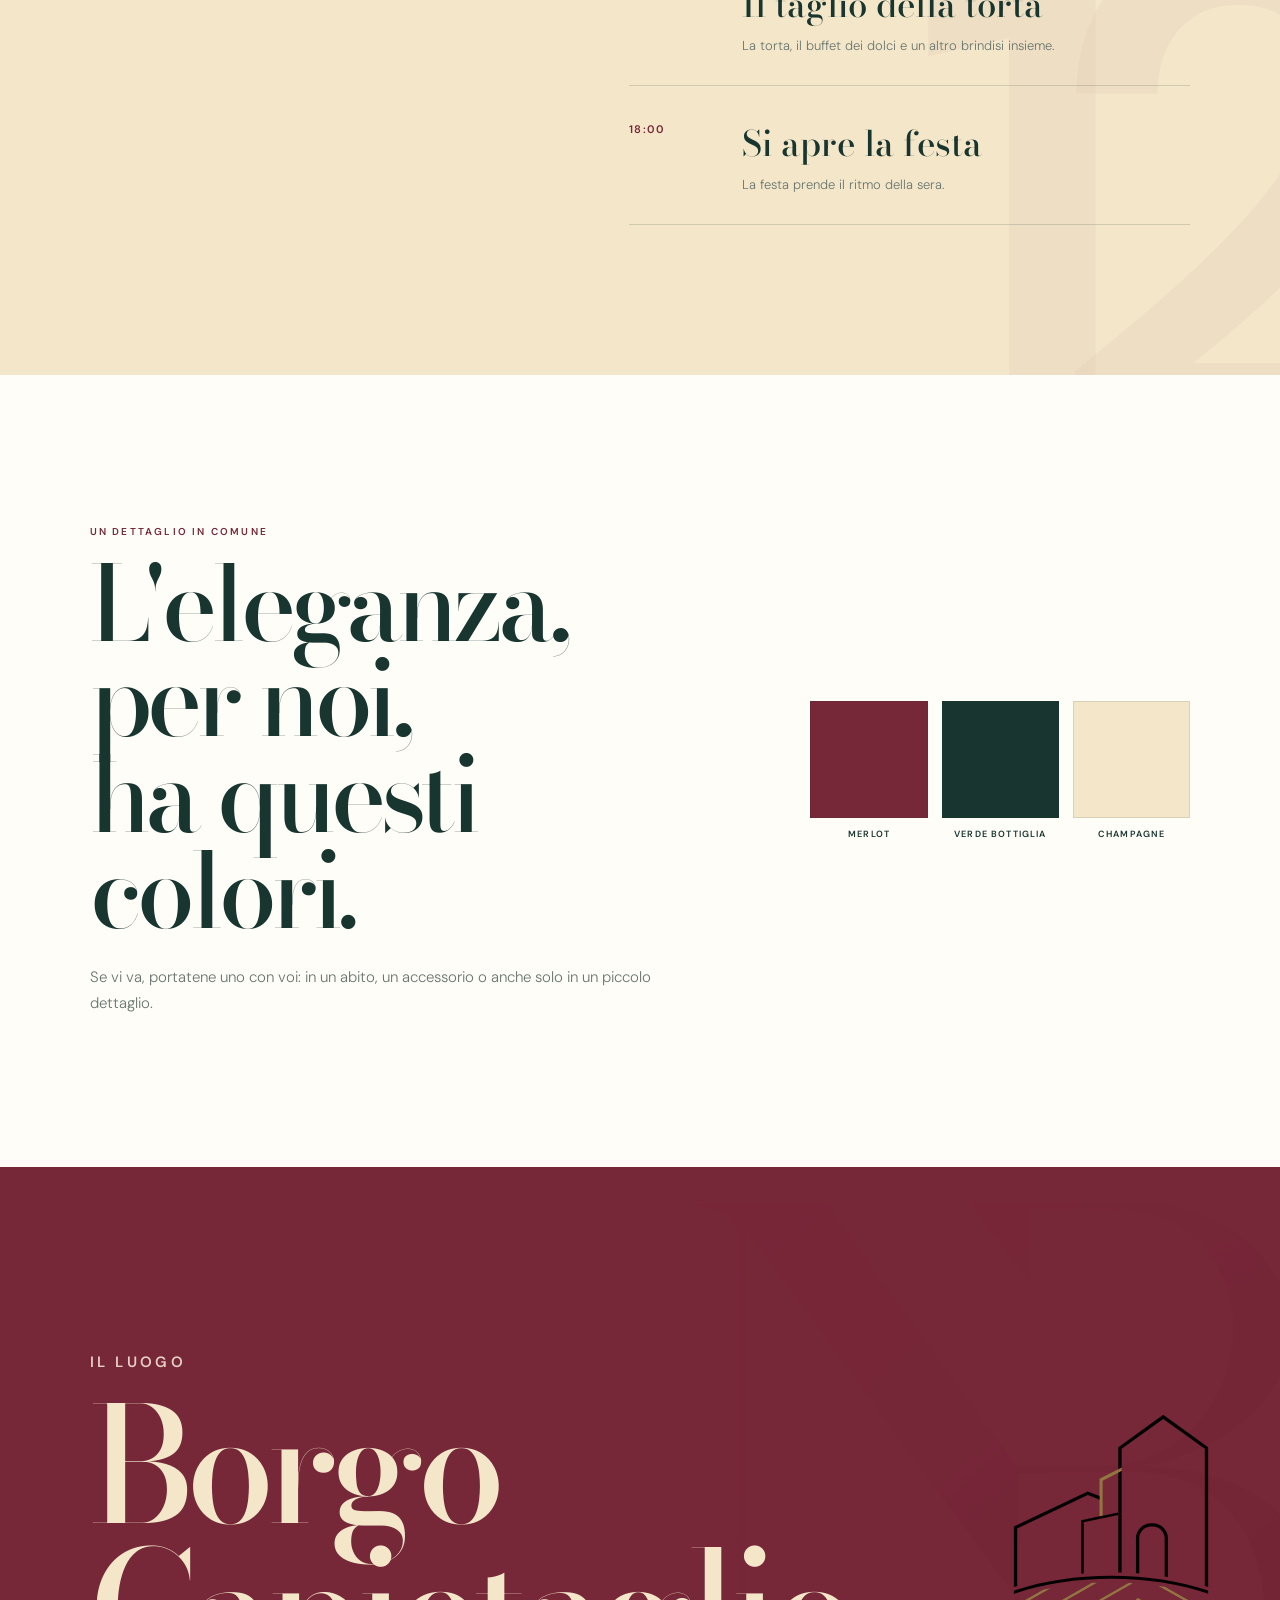
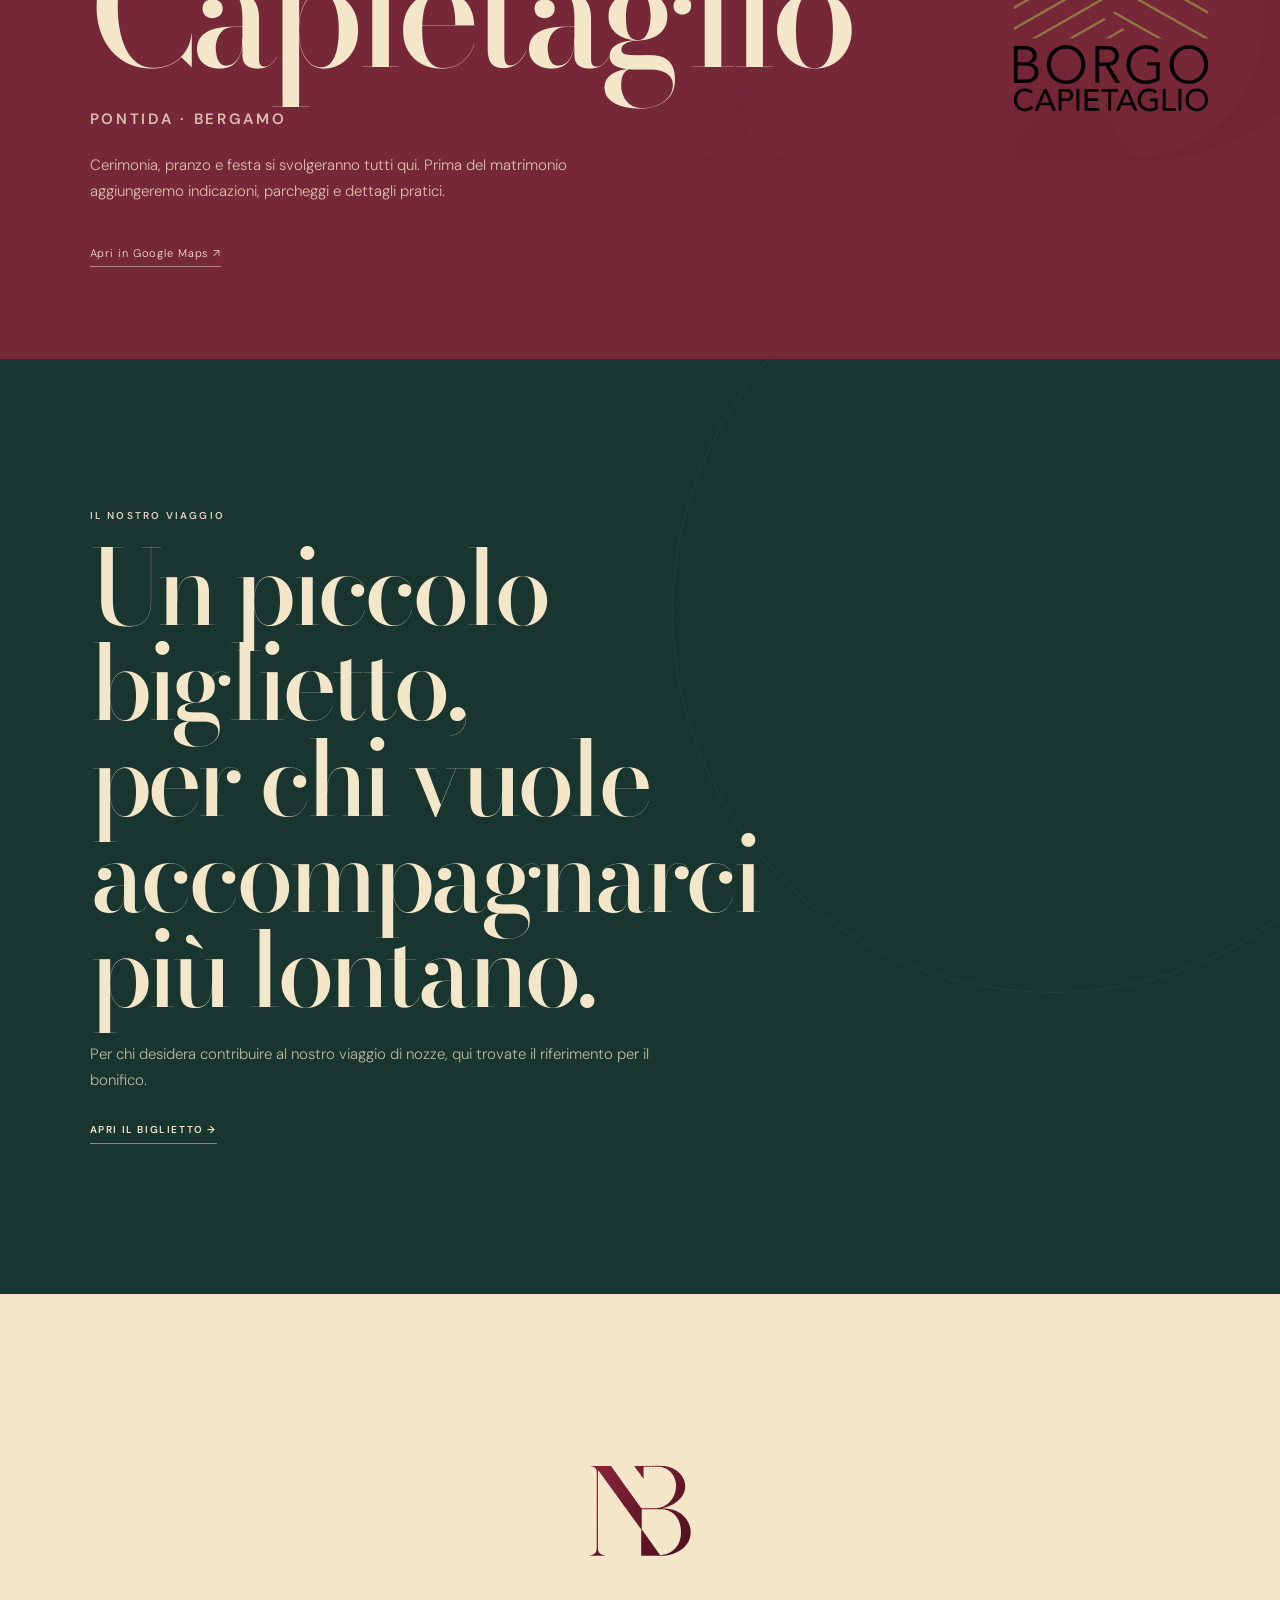
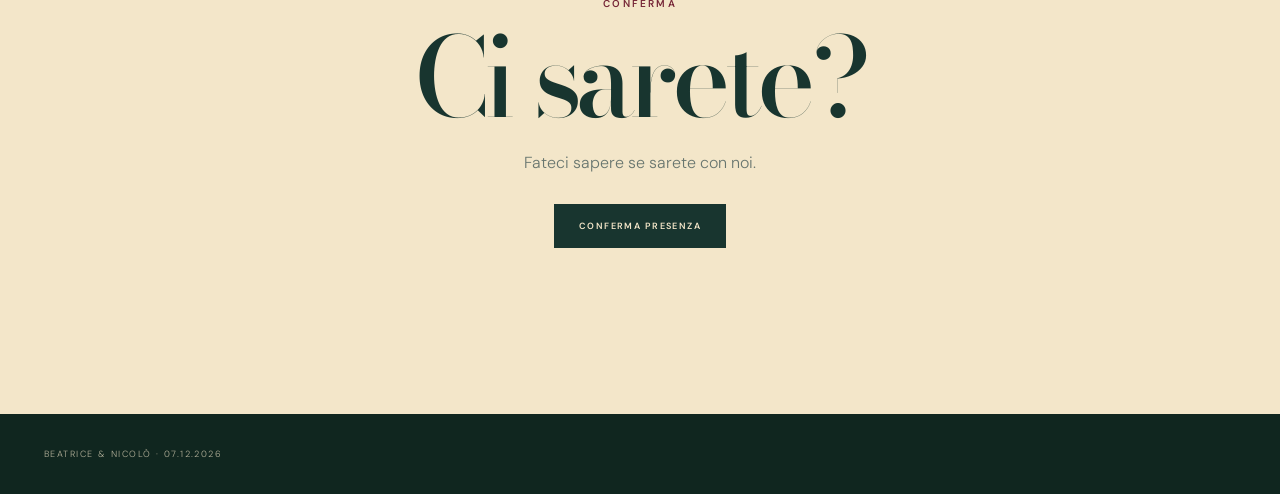
==== commit a95ebf22: "Clarify RSVP completion per adult family member" ====
--- a/index.html
+++ b/index.html
@@ -250,7 +250,7 @@
       <div class="rsvp-form-head">
         <p class="eyebrow">RSVP</p>
         <h2 id="rsvp-dialog-title">Conferma presenza</h2>
-        <p>Compilate il modulo con le informazioni necessarie per organizzare al meglio la giornata.</p>
+        <p>Compilate il modulo per ogni componente adulto della famiglia, con le informazioni necessarie per organizzare al meglio la giornata.</p>
       </div>
 
       <form class="rsvp-form" id="rsvp-form">
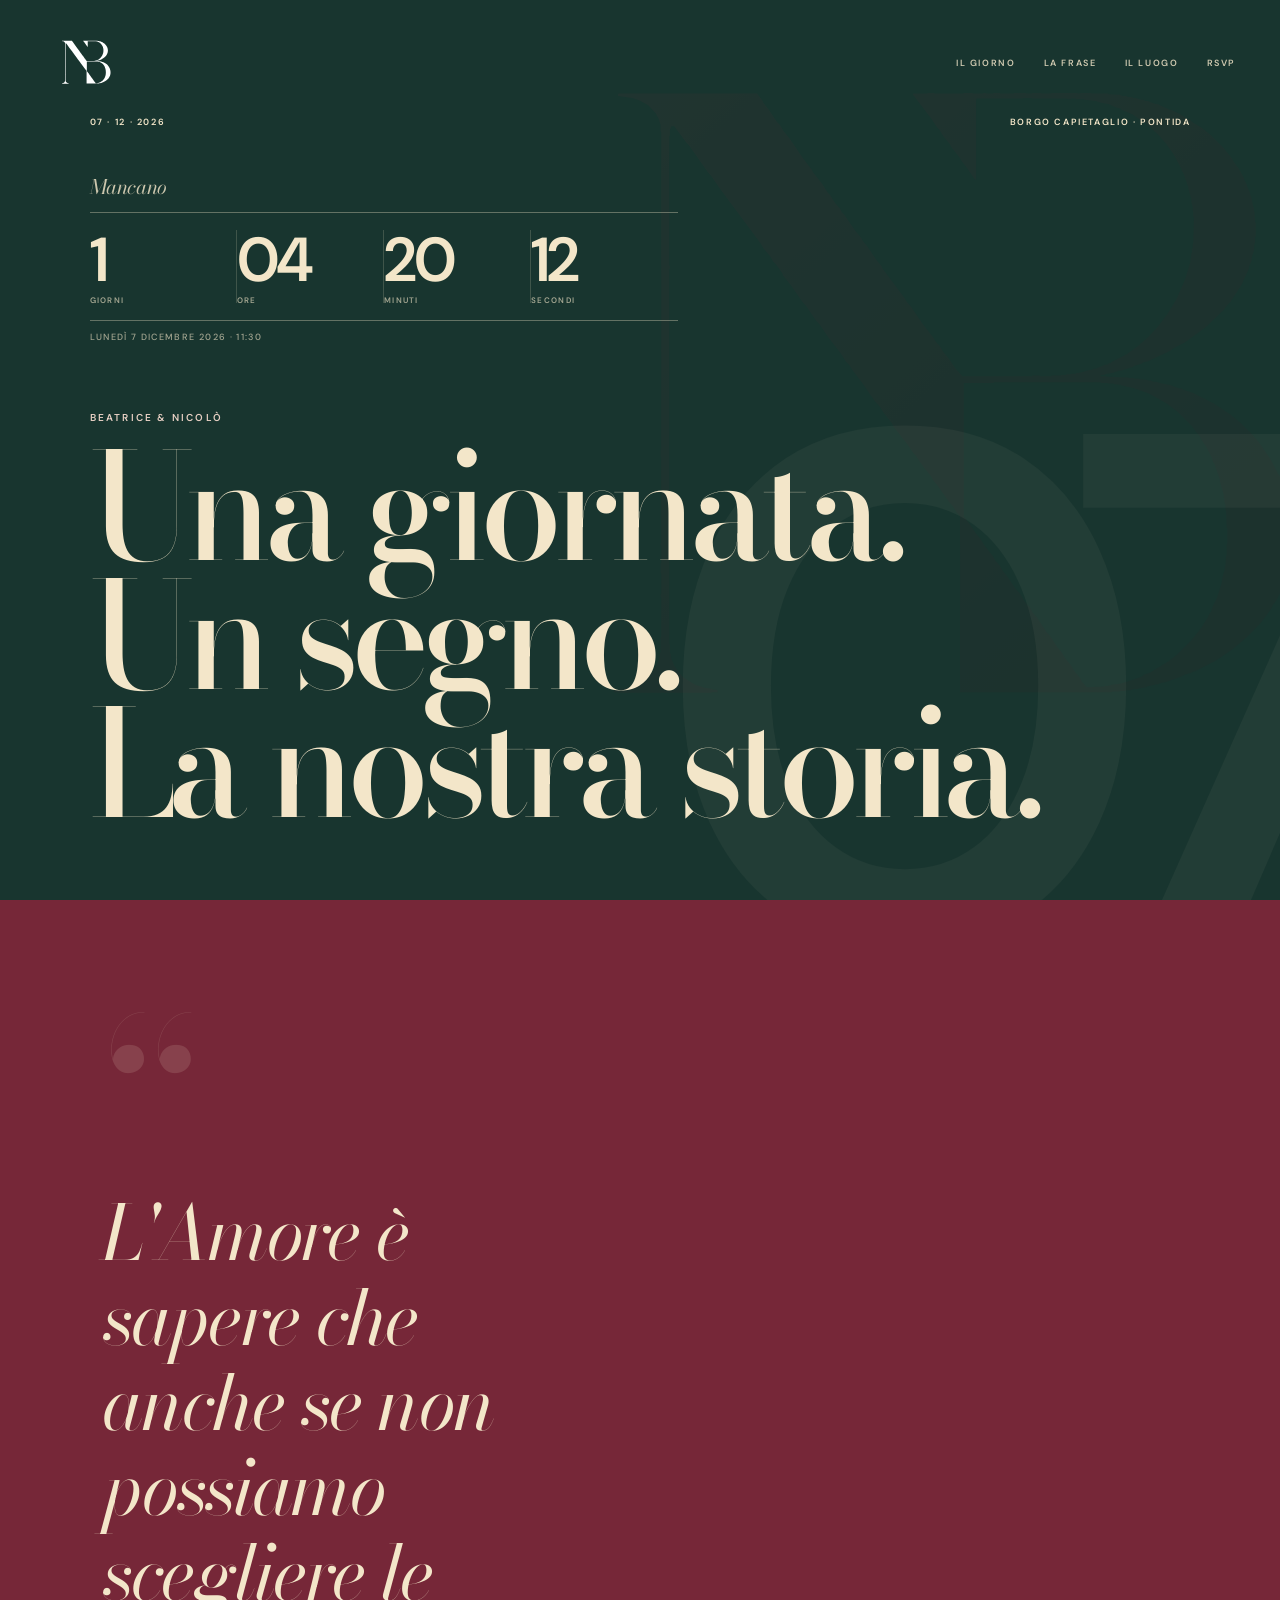
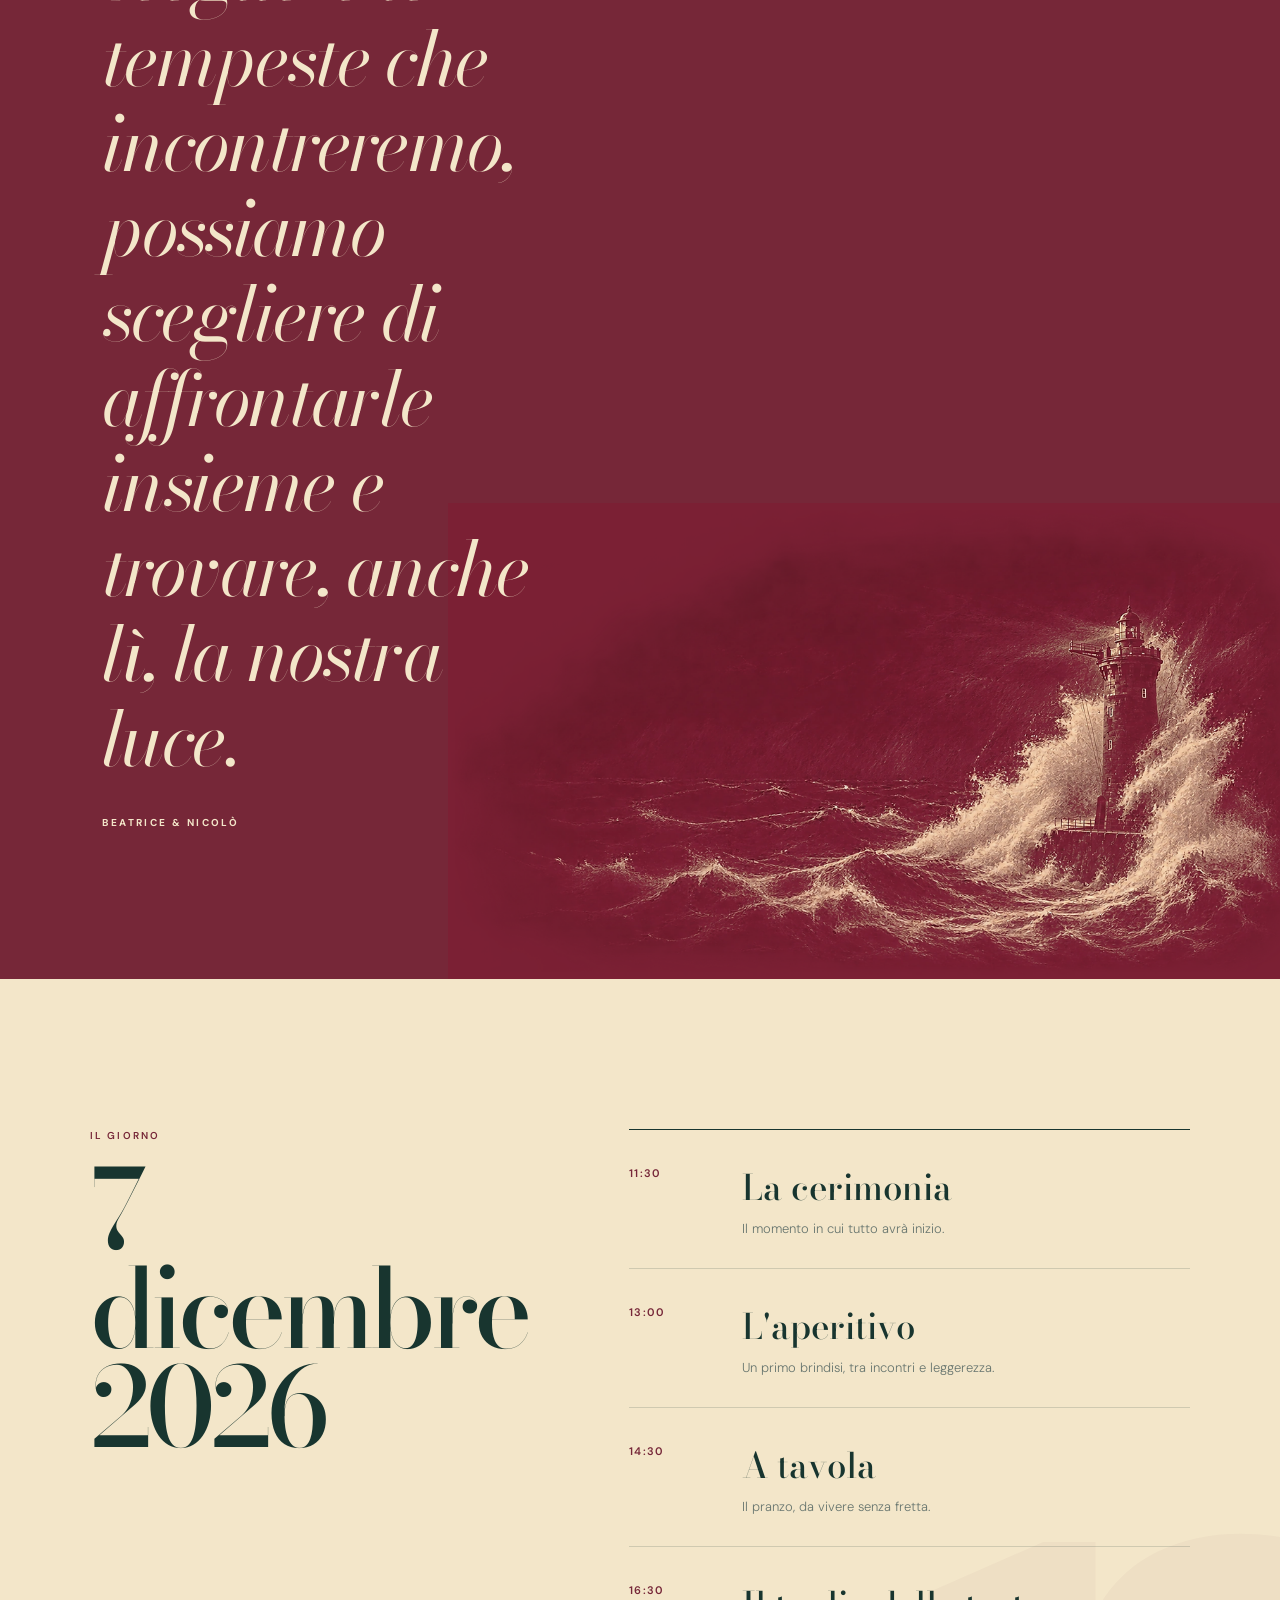
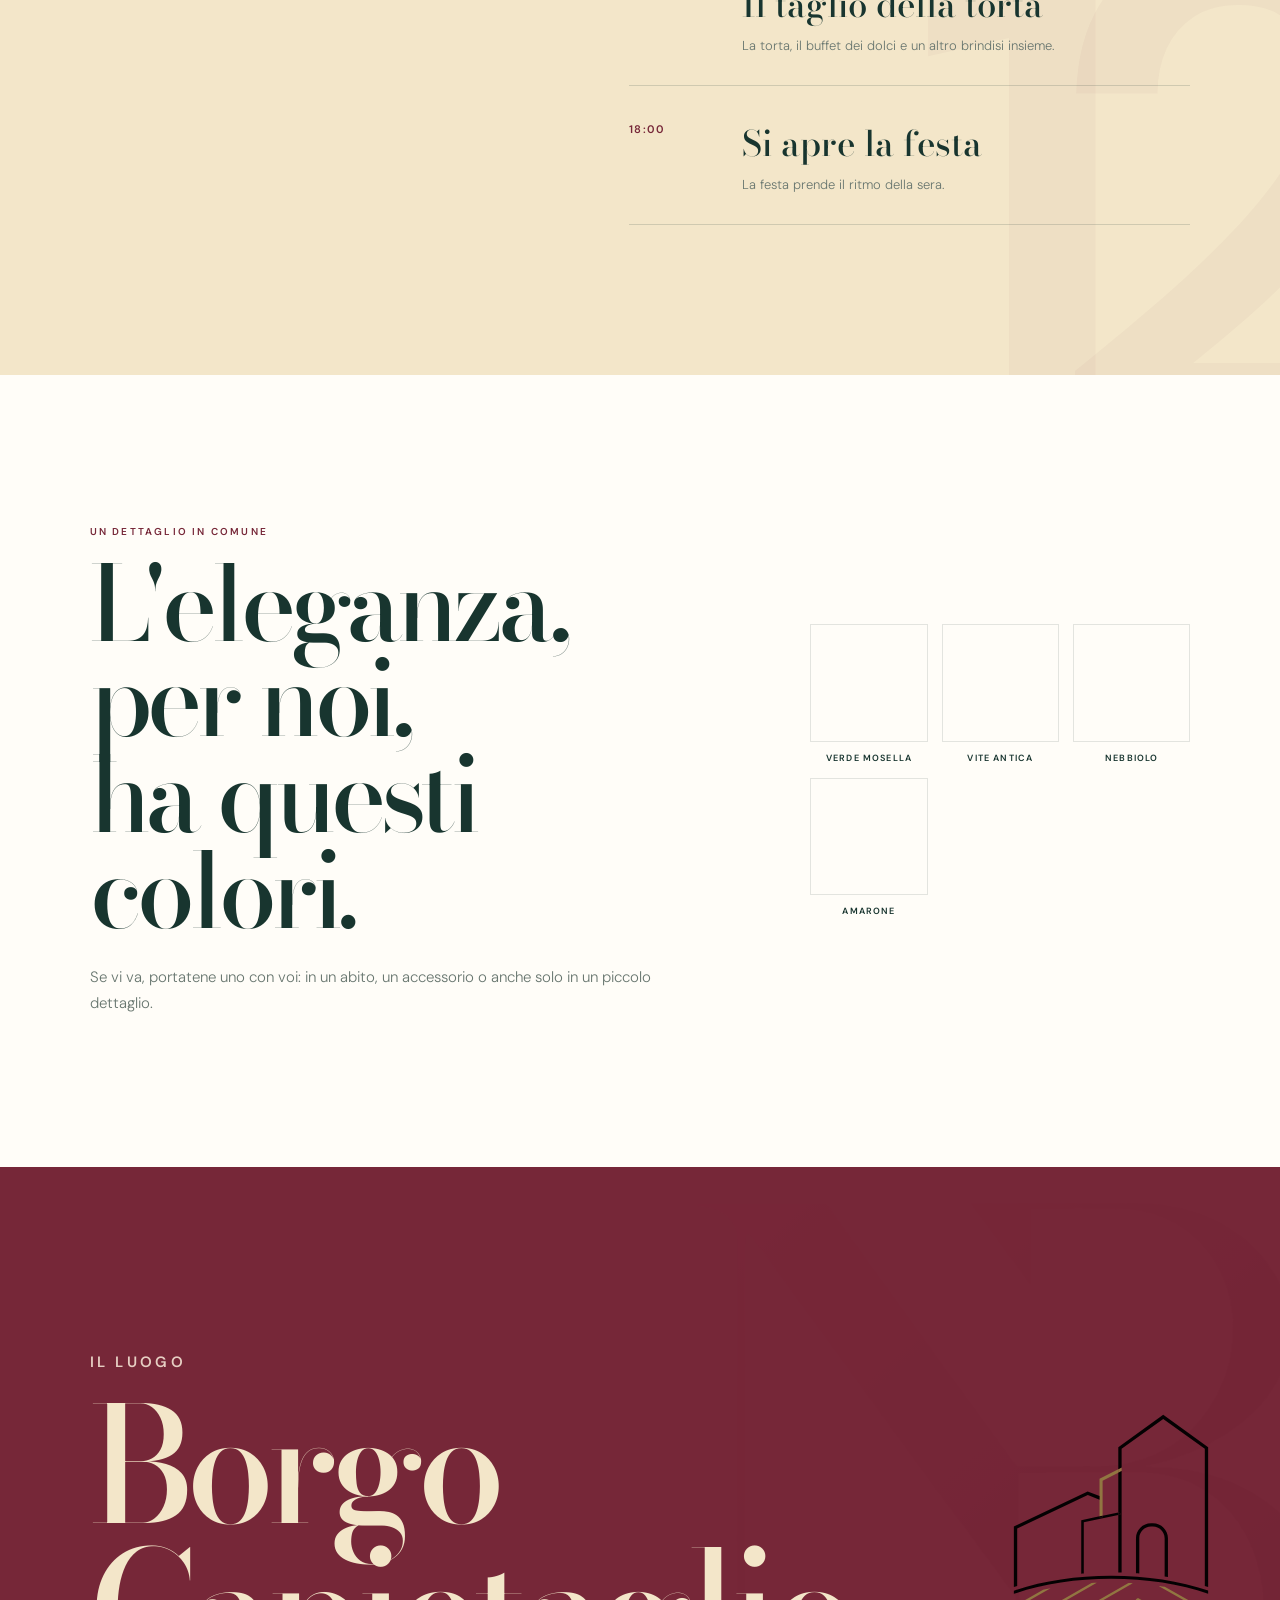
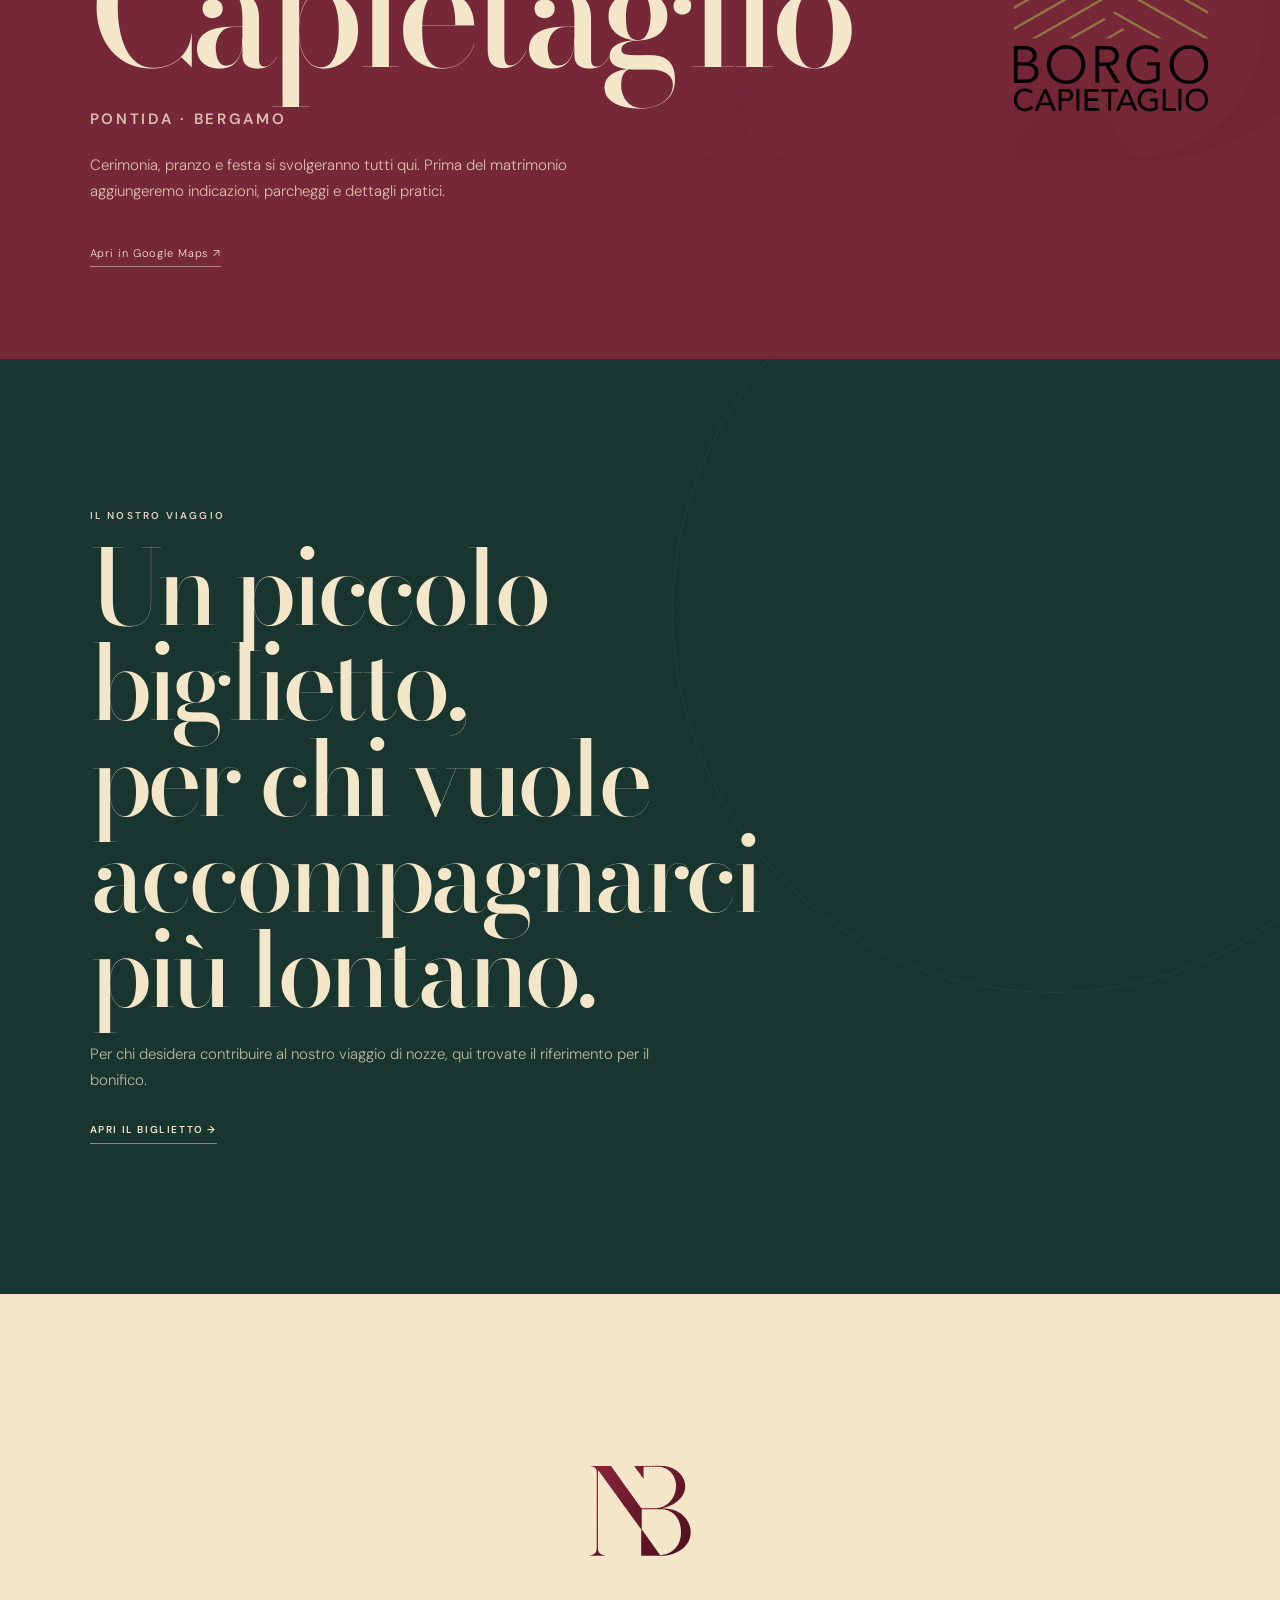
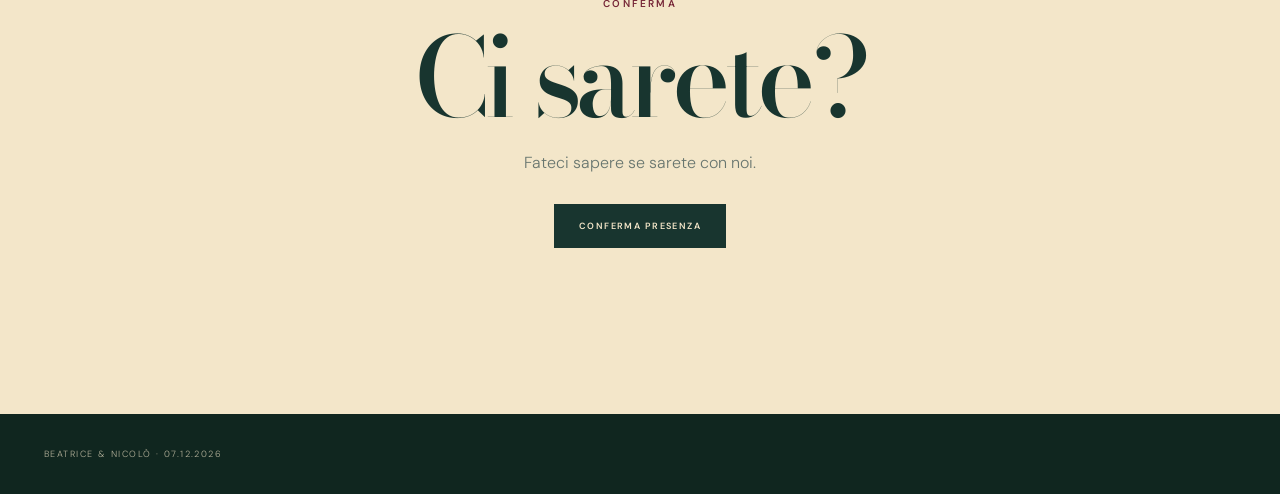
==== commit 9852d9ec: "Update wedding palette to four wine-inspired colours" ====
--- a/index.html
+++ b/index.html
@@ -136,16 +136,20 @@
 
       <div class="colour-cards" aria-label="Colori del matrimonio">
         <article class="colour-card reveal">
-          <div class="colour-swatch swatch-dahlia" aria-hidden="true"></div>
-          <p>Merlot</p>
+          <div class="colour-swatch swatch-mosella" aria-hidden="true"></div>
+          <p>Verde Mosella</p>
         </article>
         <article class="colour-card reveal">
-          <div class="colour-swatch swatch-green" aria-hidden="true"></div>
-          <p>Verde bottiglia</p>
+          <div class="colour-swatch swatch-vite-antica" aria-hidden="true"></div>
+          <p>Vite antica</p>
         </article>
         <article class="colour-card reveal">
-          <div class="colour-swatch swatch-vanilla" aria-hidden="true"></div>
-          <p>Champagne</p>
+          <div class="colour-swatch swatch-nebbiolo" aria-hidden="true"></div>
+          <p>Nebbiolo</p>
+        </article>
+        <article class="colour-card reveal">
+          <div class="colour-swatch swatch-amarone" aria-hidden="true"></div>
+          <p>Amarone</p>
         </article>
       </div>
     </section>
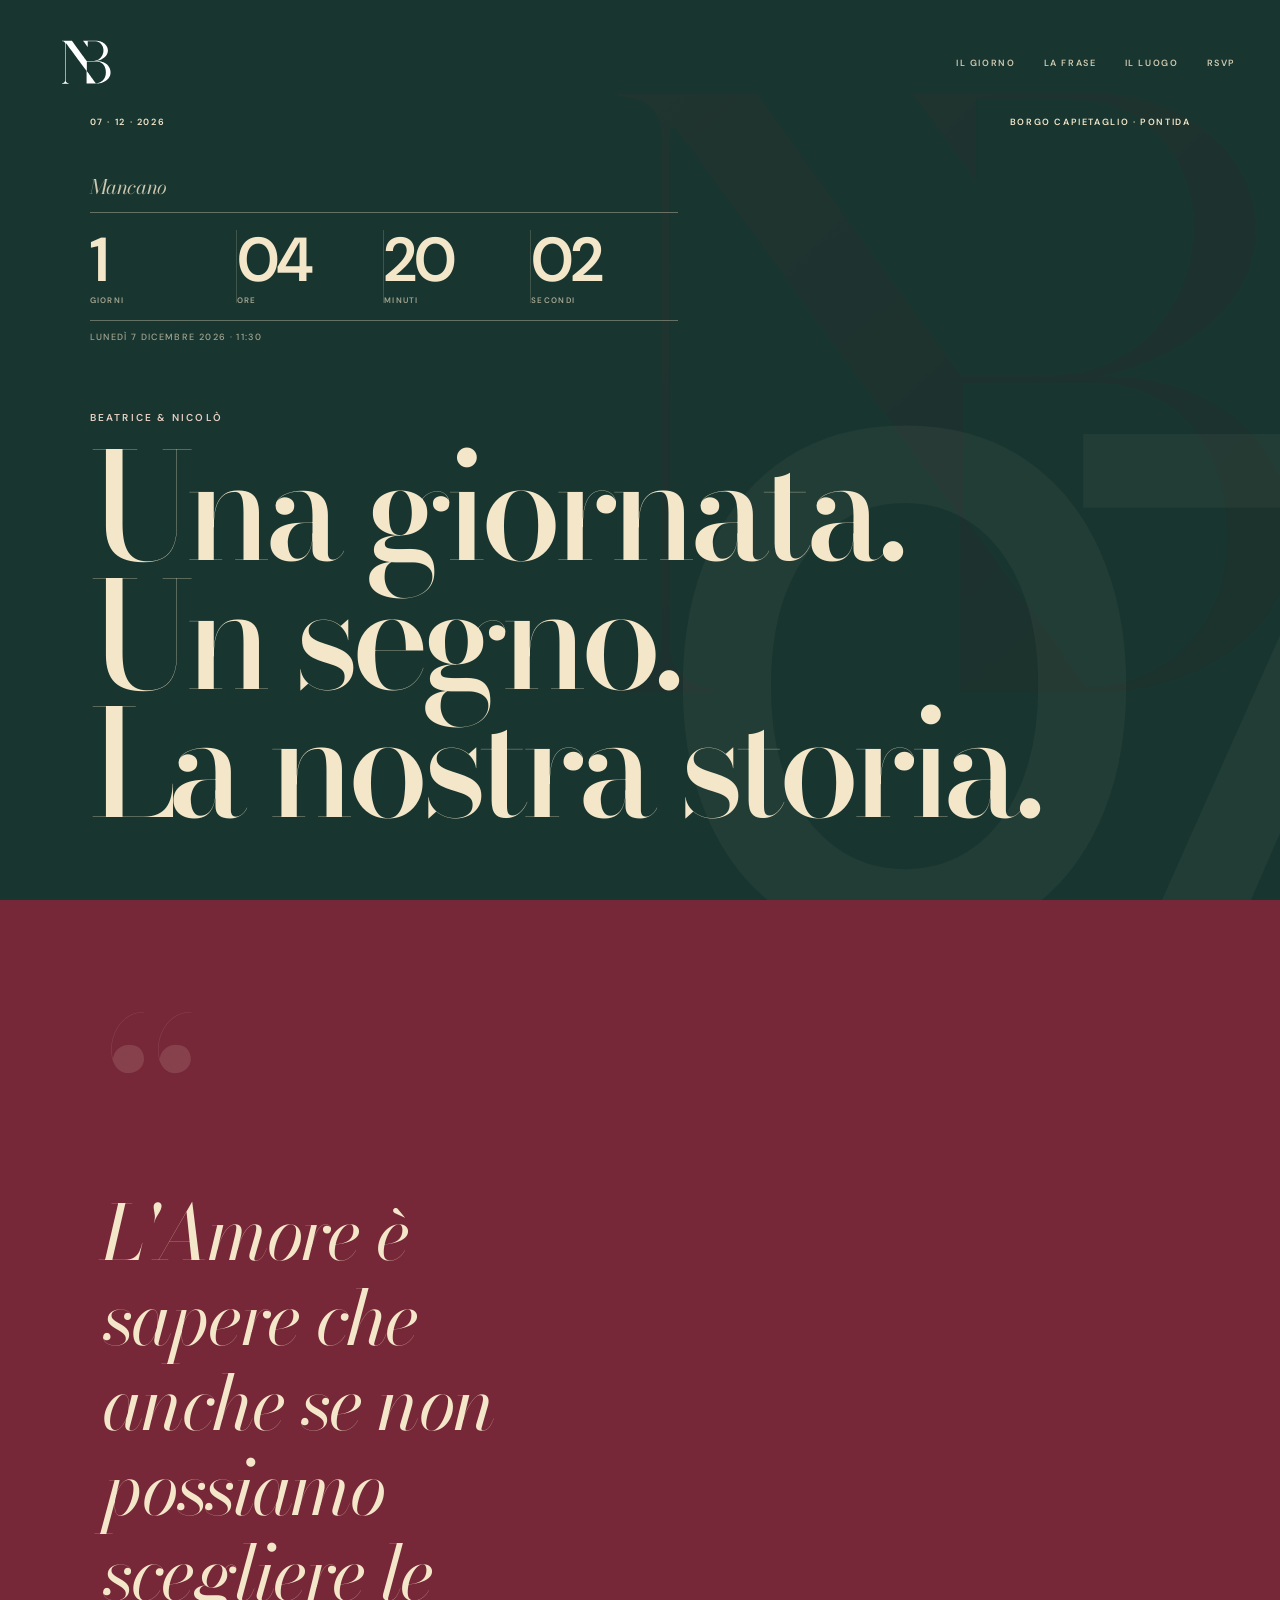
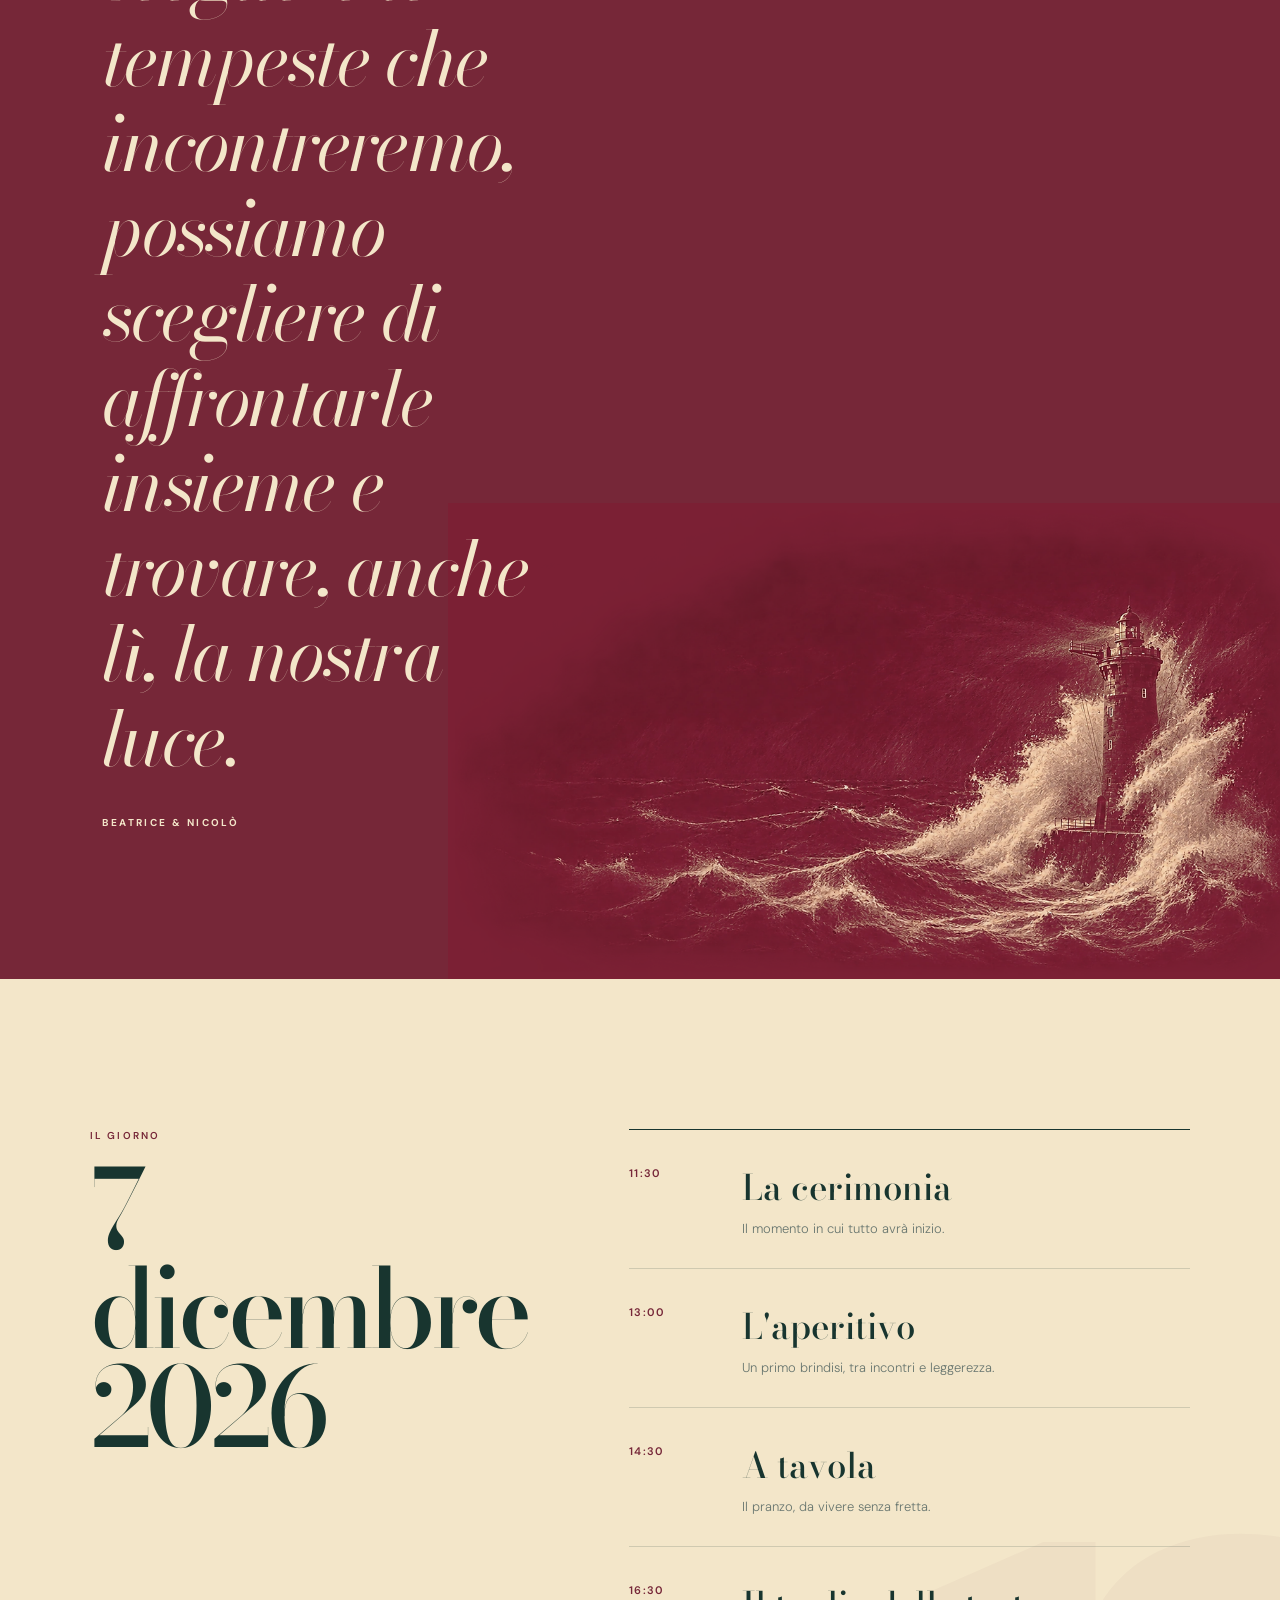
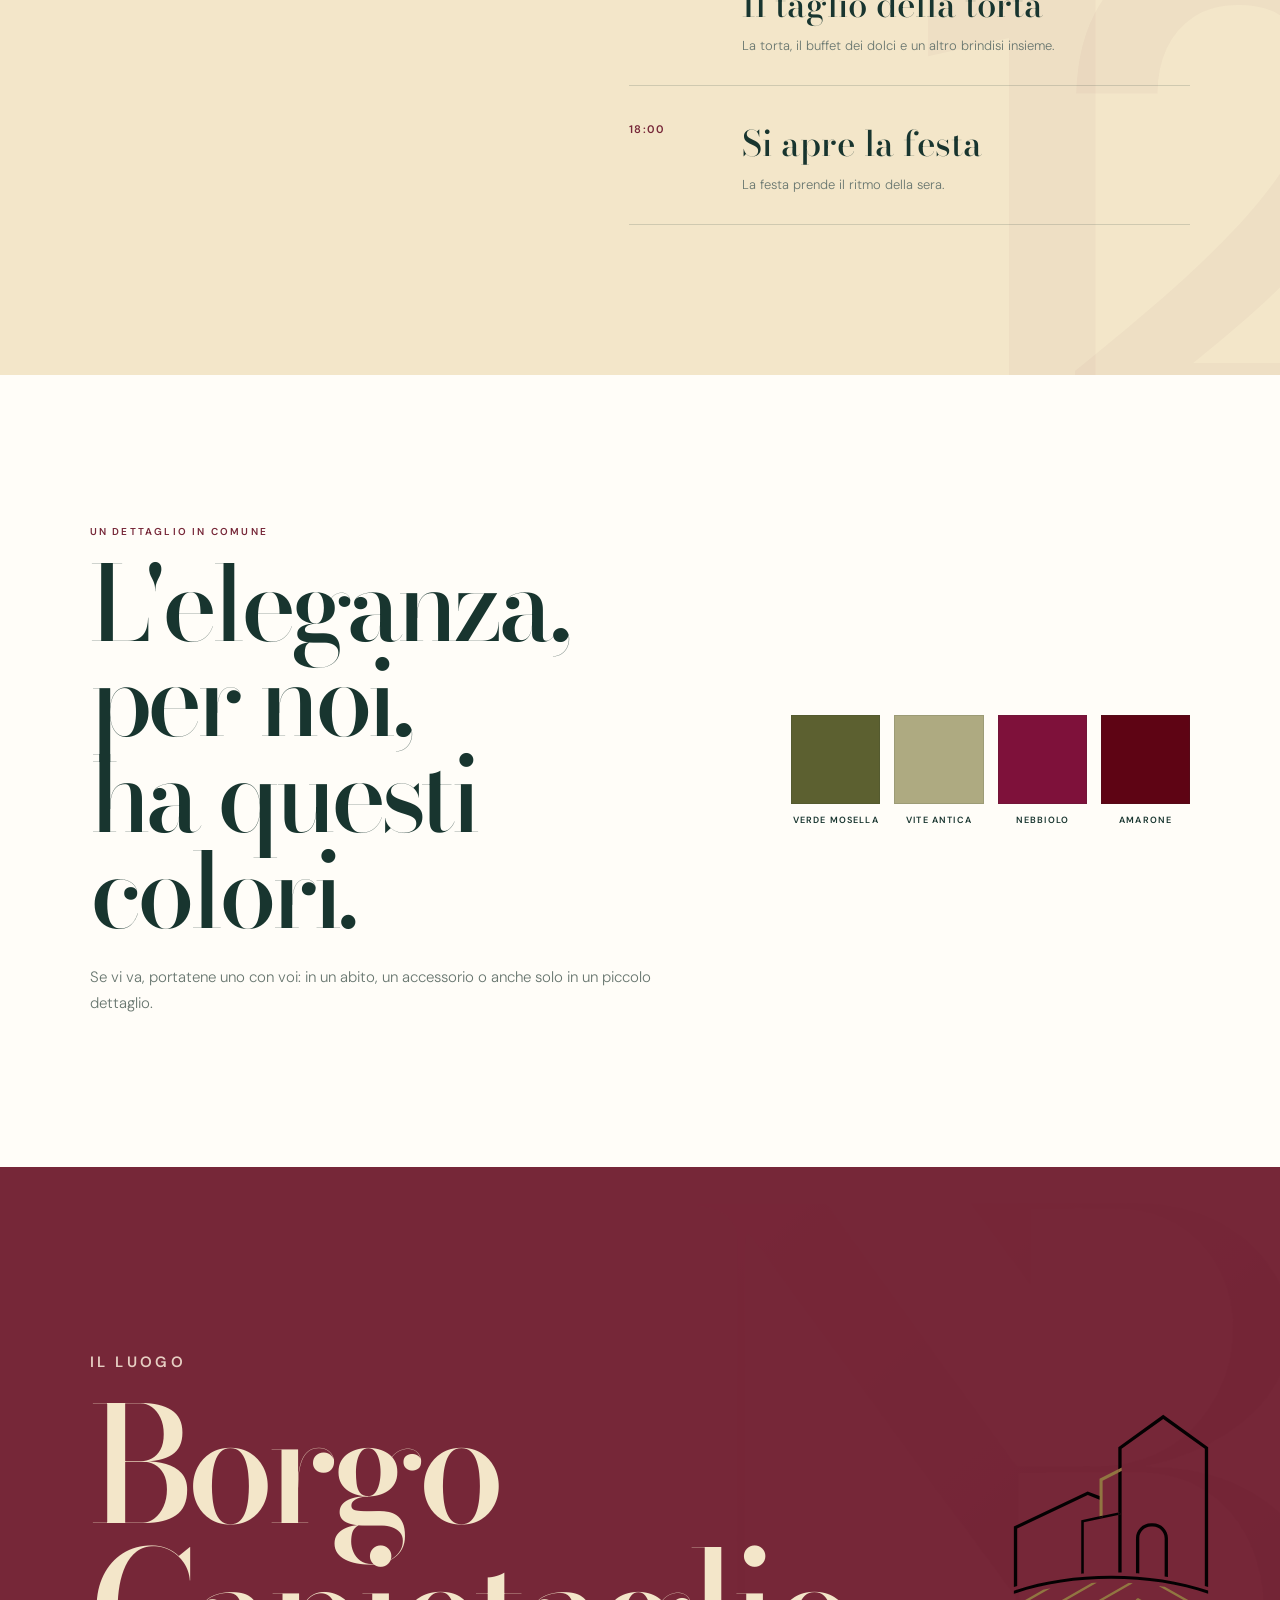
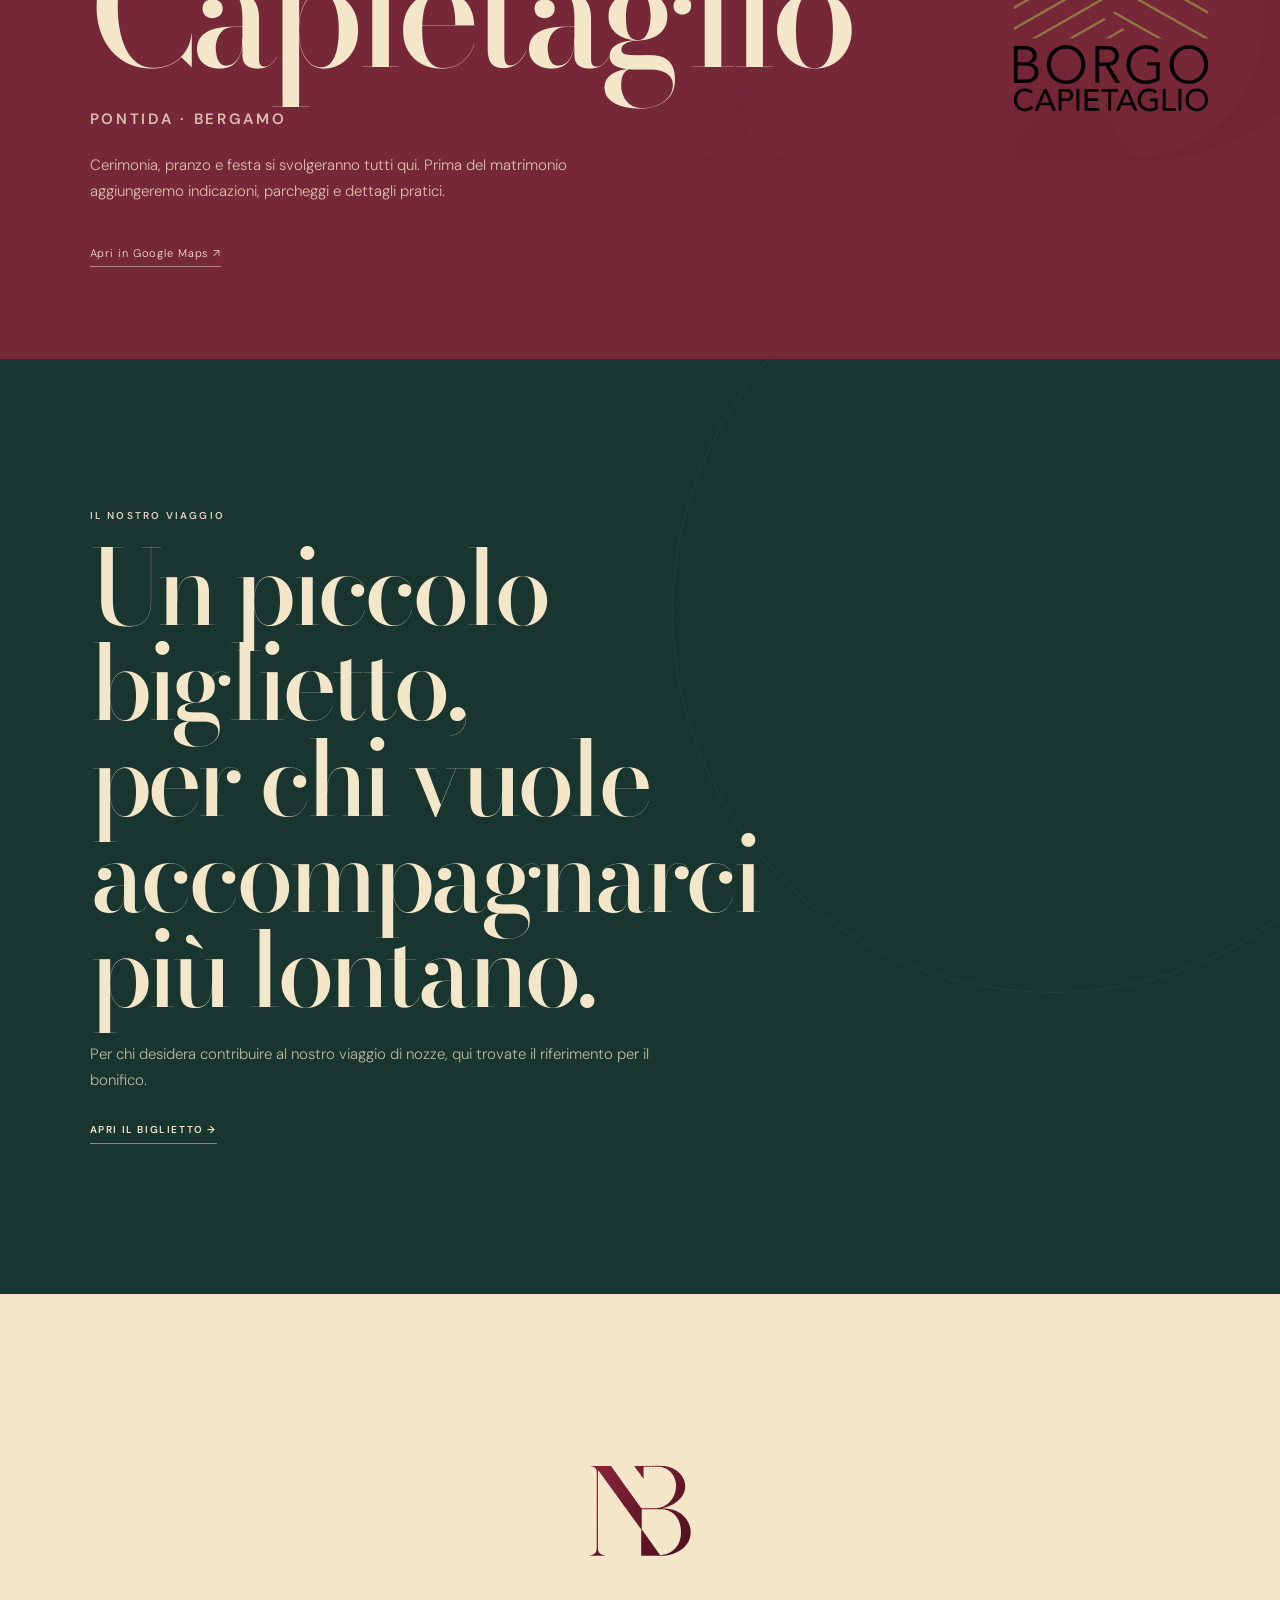
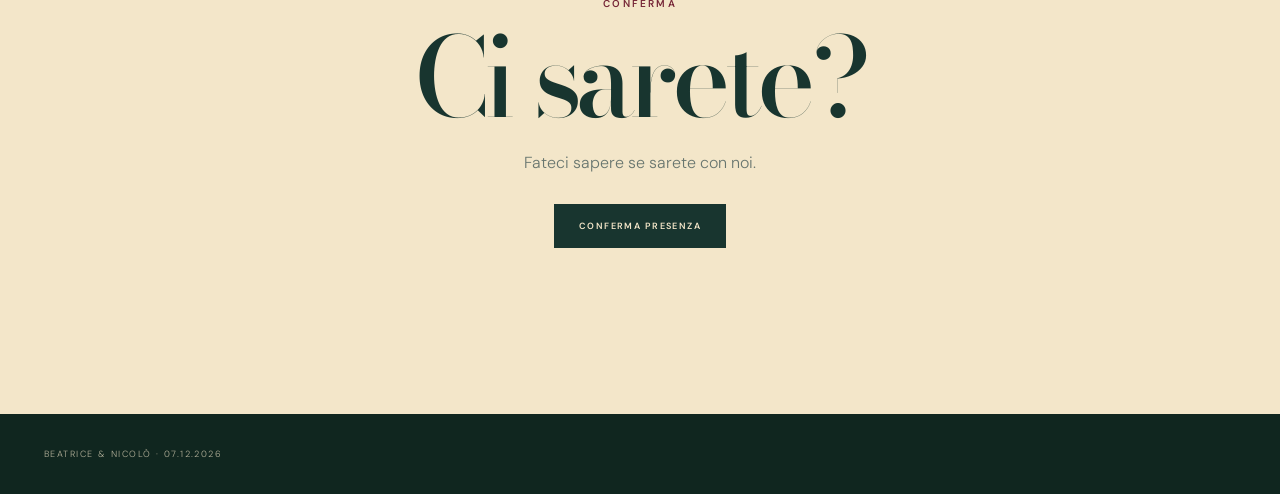
==== commit adfc4896: "Update wedding gift IBAN" ====
--- a/index.html
+++ b/index.html
@@ -227,7 +227,7 @@
               </div>
               <div>
                 <dt>IBAN</dt>
-                <dd class="gift-iban" data-iban="IT60X0542811101000000123456">IT60 X054 2811 1010 0000 0123 456</dd>
+                <dd class="gift-iban" data-iban="IT10Y0305801604100572073265">IT10 Y030 5801 6041 0057 2073 265</dd>
               </div>
             </dl>
             <button class="gift-copy-iban" type="button" onclick="copyGiftIban(this); return false;">Copia IBAN</button>
--- a/styles.css
+++ b/styles.css
@@ -2045,3 +2045,22 @@
     animation:none !important;
   }
 }
+
+
+/* 36 — palette matrimonio: quattro colori definitivi */
+.swatch-mosella{background:#5C6030 !important}
+.swatch-vite-antica{background:#AEAA81 !important}
+.swatch-nebbiolo{background:#7E113A !important}
+.swatch-amarone{background:#5E0414 !important}
+
+.dress-palette .colour-cards{
+  grid-template-columns:repeat(4,minmax(0,1fr)) !important;
+  width:min(100%,500px) !important;
+  max-width:500px !important;
+}
+@media (max-width:620px){
+  .dress-palette .colour-cards{
+    grid-template-columns:repeat(2,minmax(0,1fr)) !important;
+    width:min(100%,380px) !important;
+  }
+}
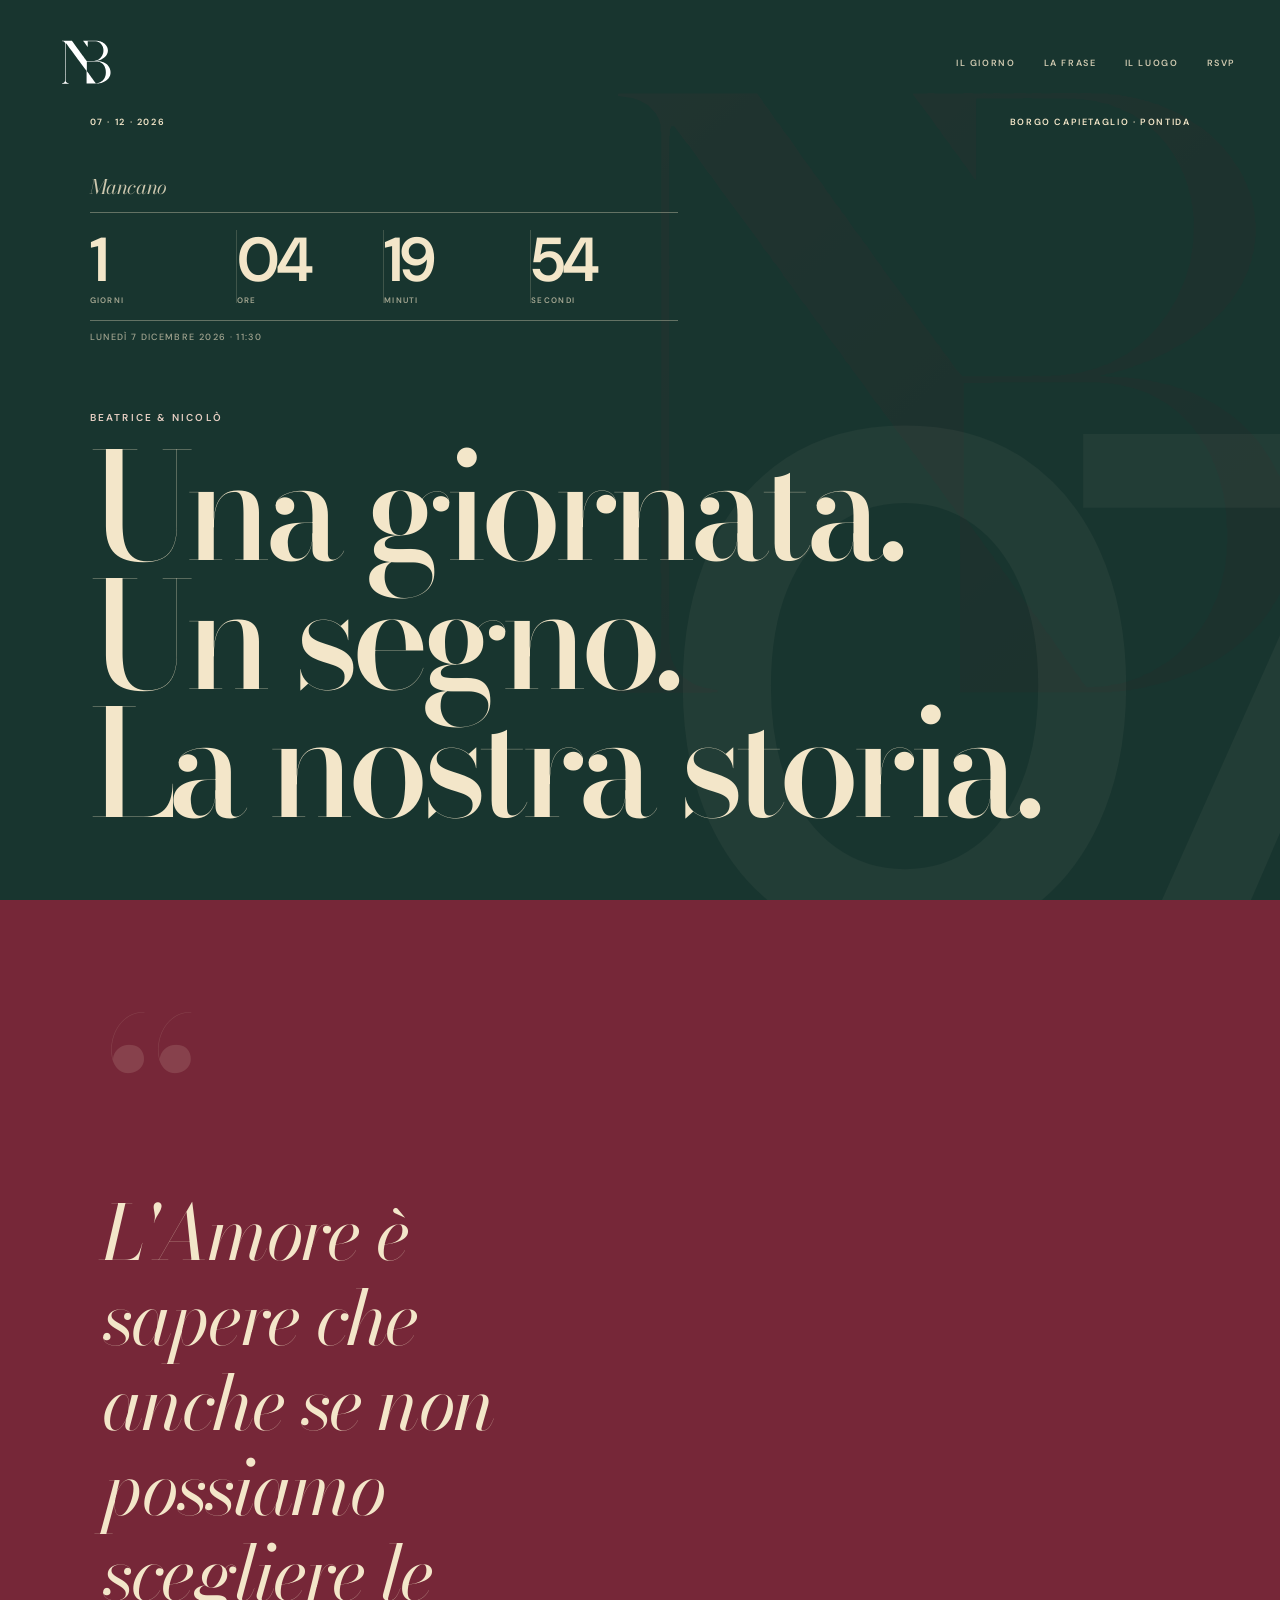
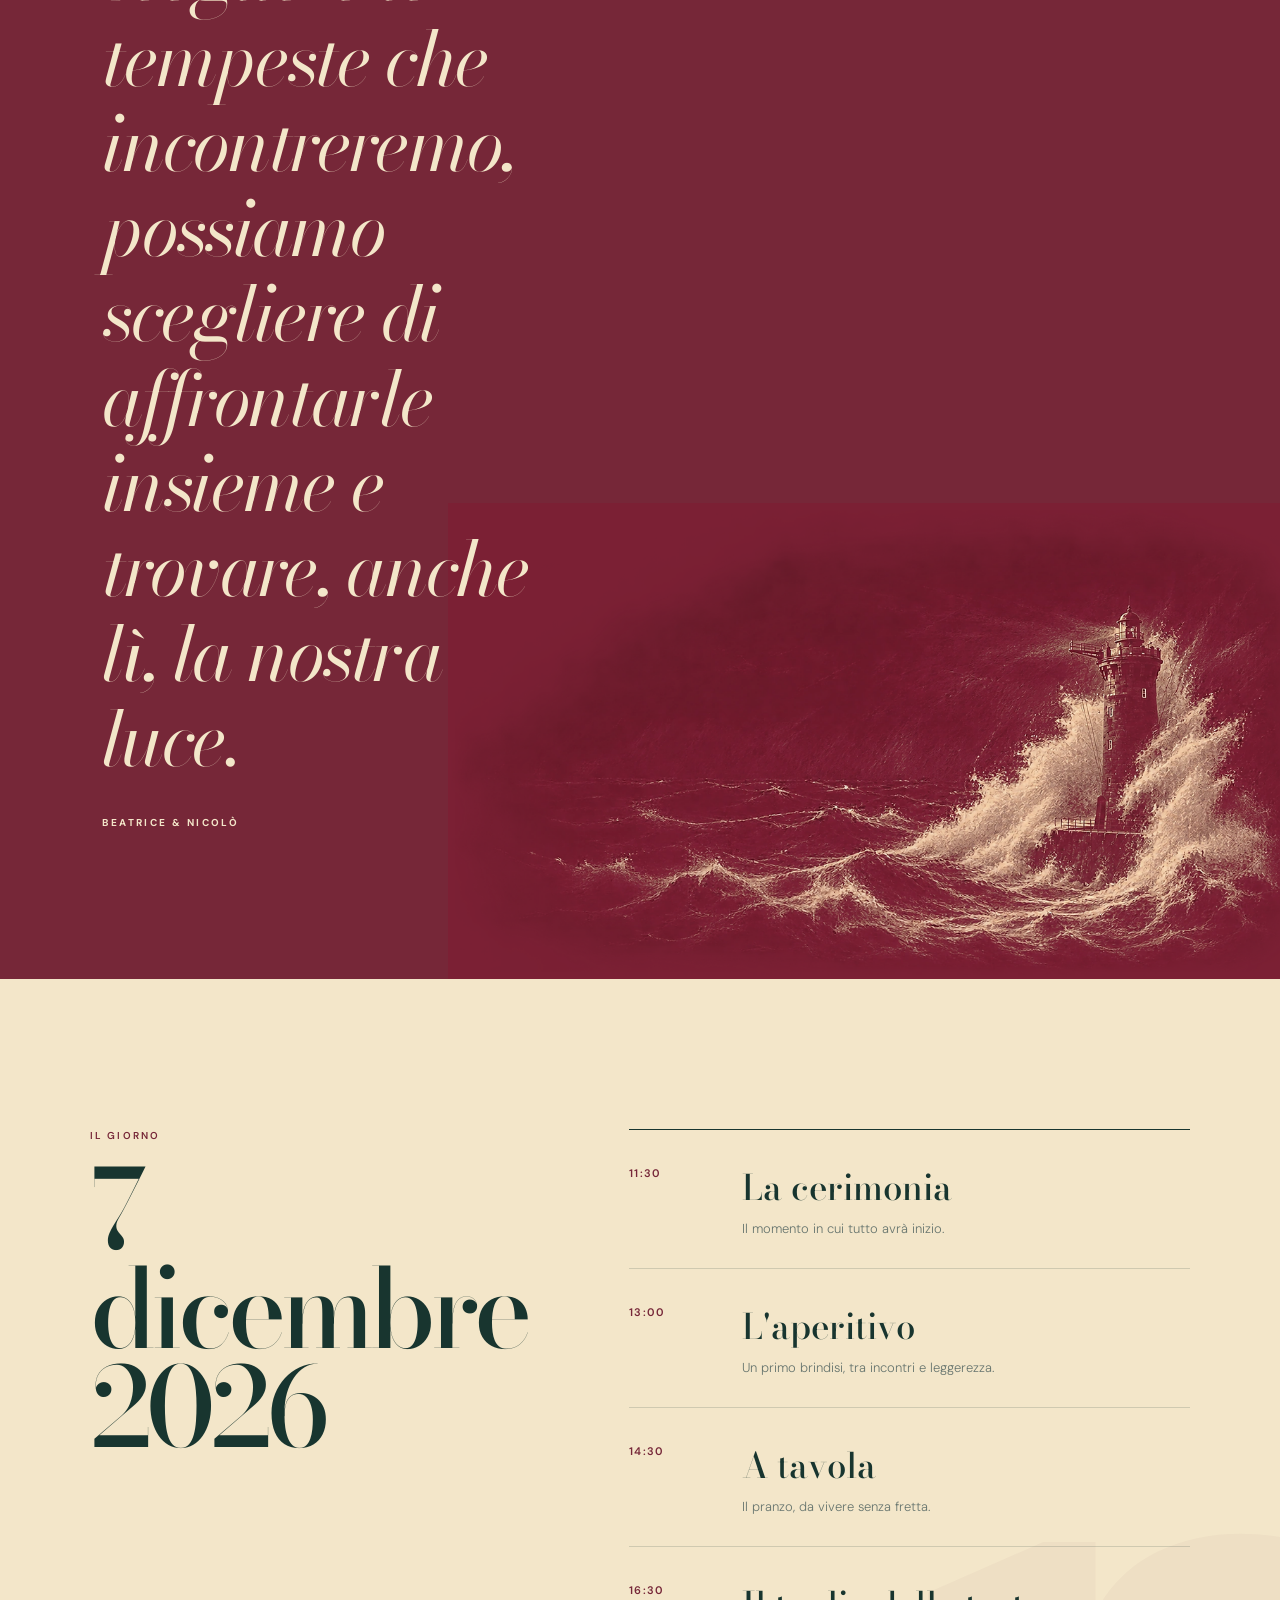
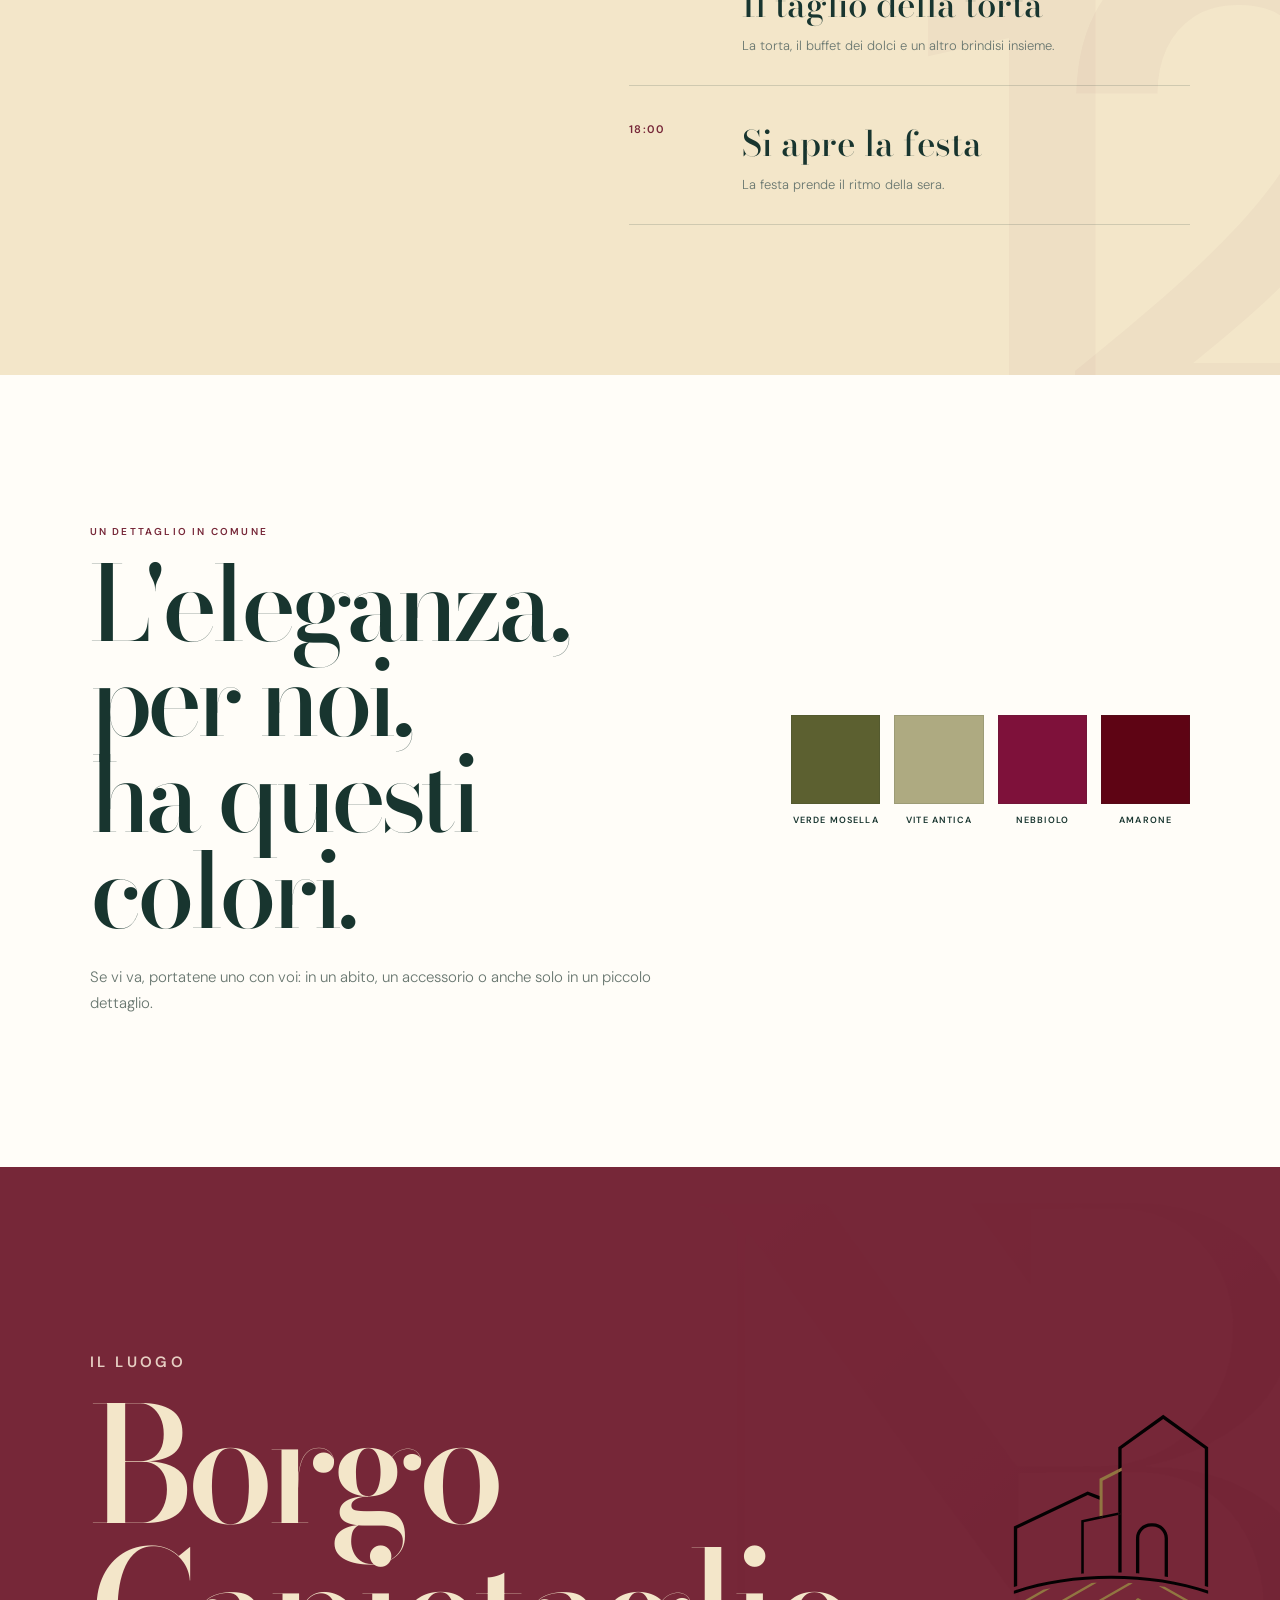
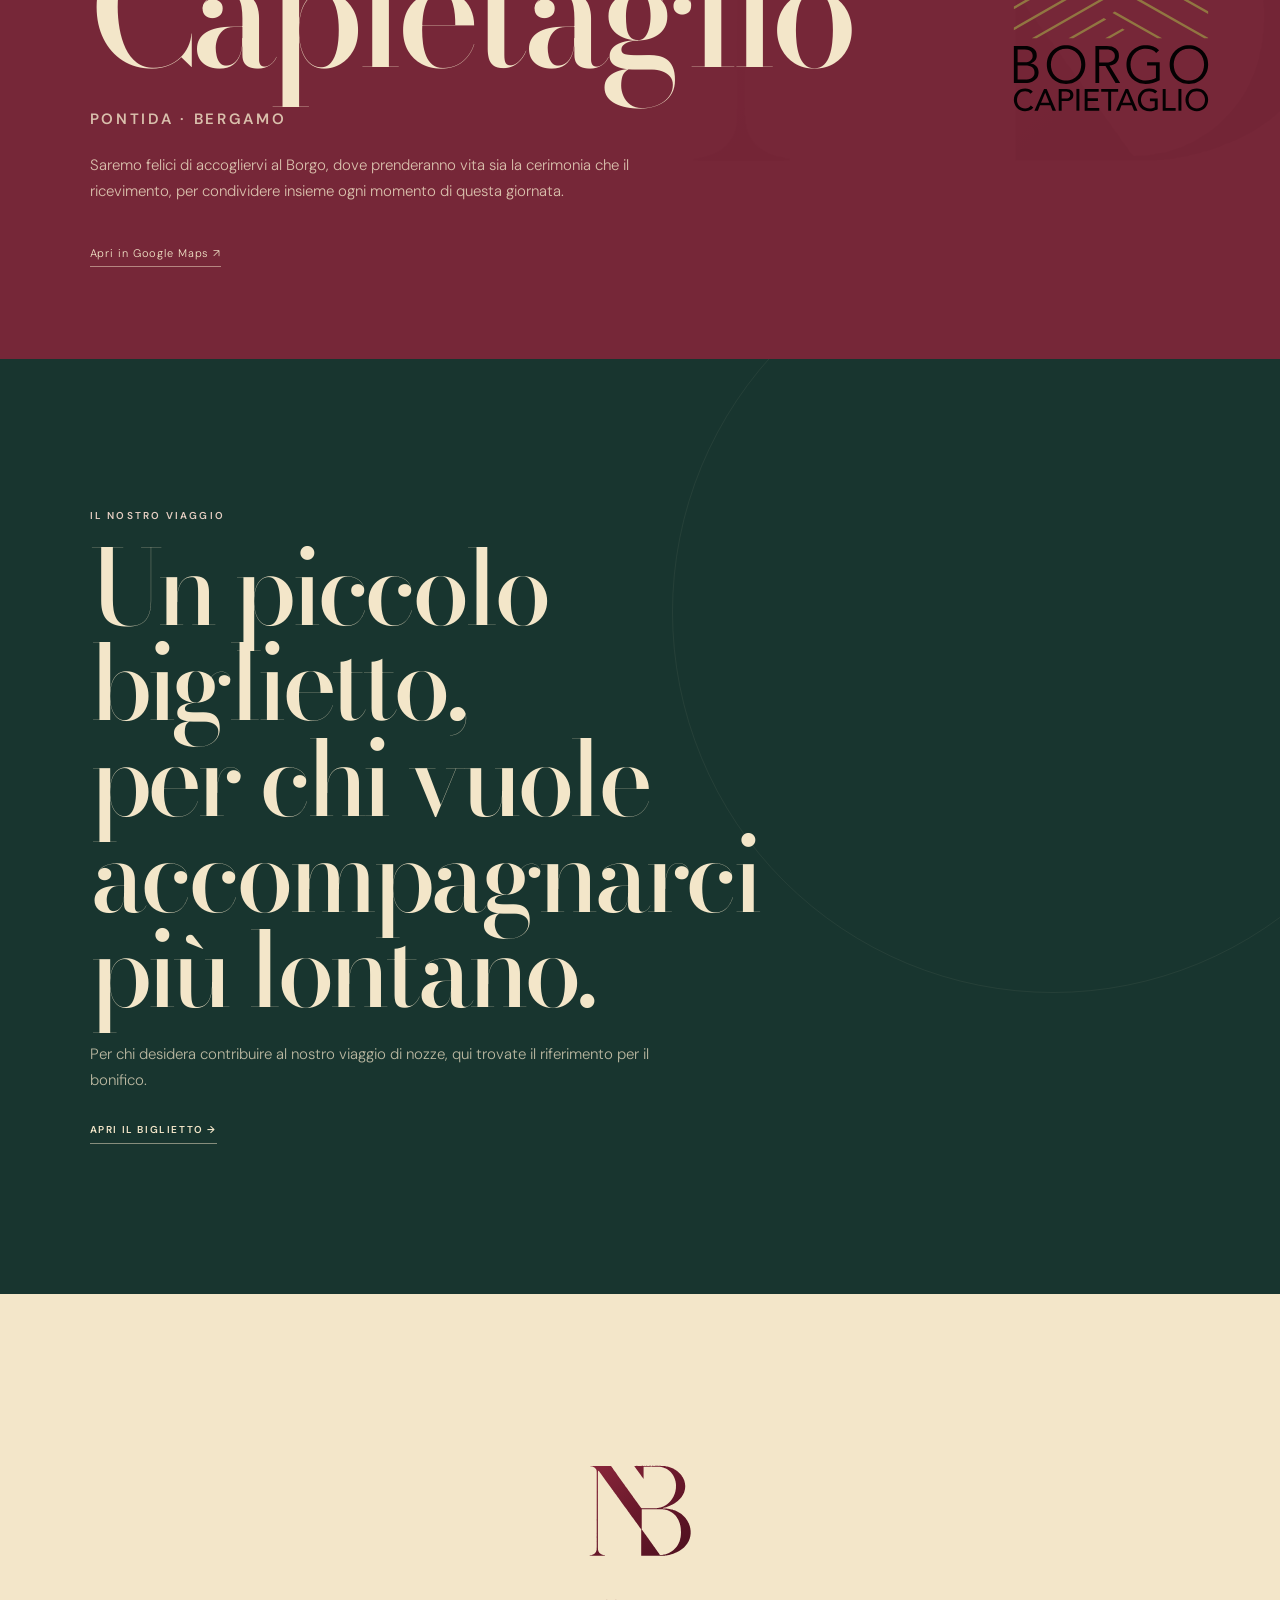
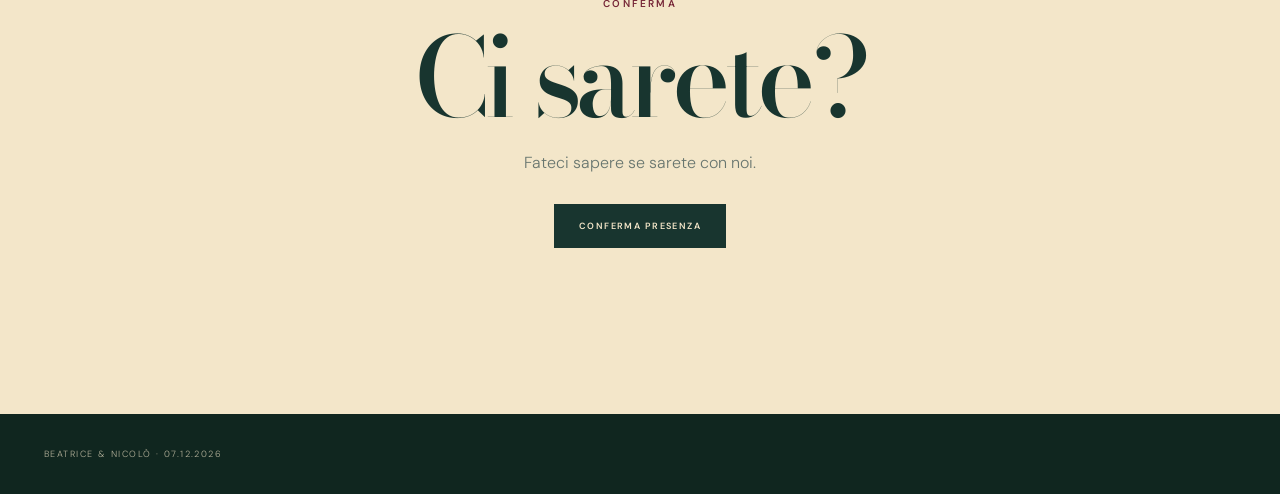
==== commit 8cff15c4: "Refine venue ceremony and reception copy" ====
--- a/index.html
+++ b/index.html
@@ -162,8 +162,7 @@
         <h2>Borgo<br>Capietaglio</h2>
         <p class="venue-meta">Pontida · Bergamo</p>
         <p>
-          Cerimonia, pranzo e festa si svolgeranno tutti qui.
-          Prima del matrimonio aggiungeremo indicazioni, parcheggi e dettagli pratici.
+          Saremo felici di accogliervi al Borgo, dove prenderanno vita sia la cerimonia che il ricevimento, per condividere insieme ogni momento di questa giornata.
         </p>
         <a class="venue-link" href="https://www.google.com/maps/search/?api=1&query=Borgo+Capietaglio+Pontida" target="_blank" rel="noopener">
           Apri in Google Maps ↗
